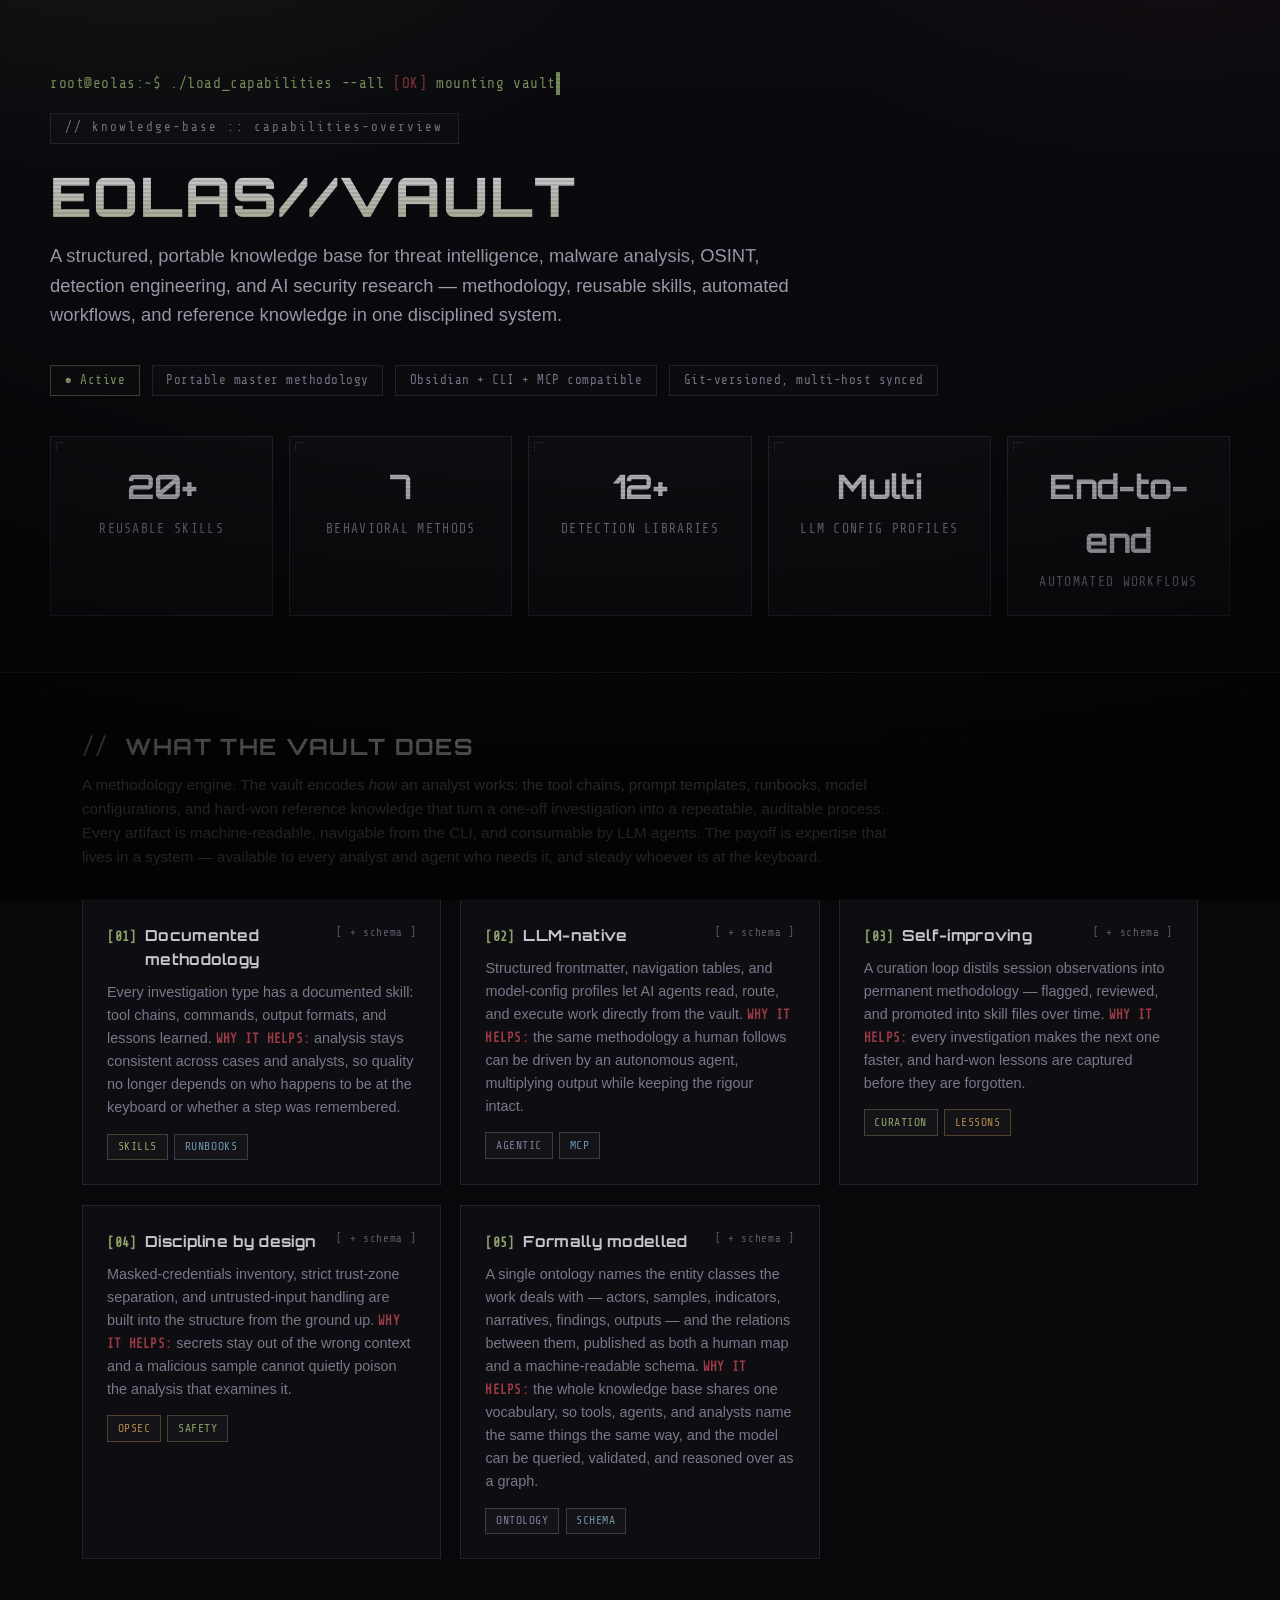
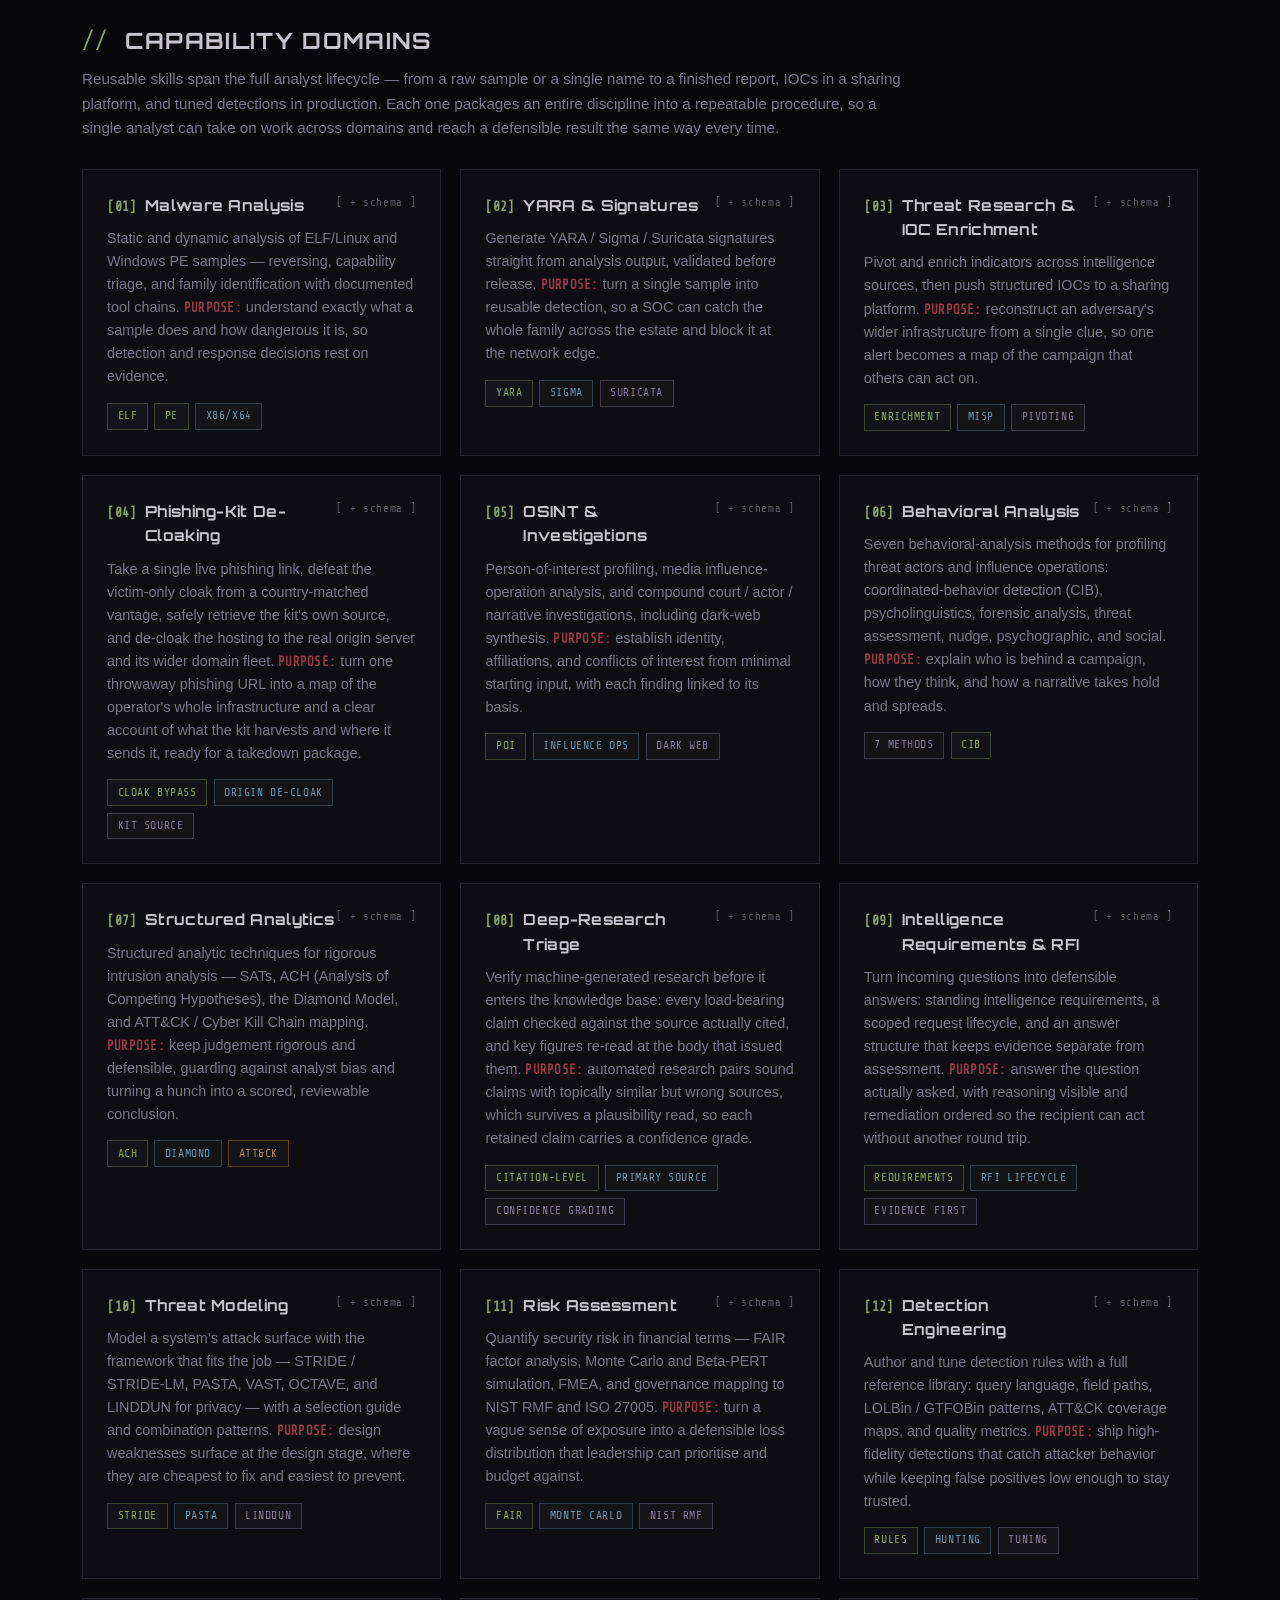
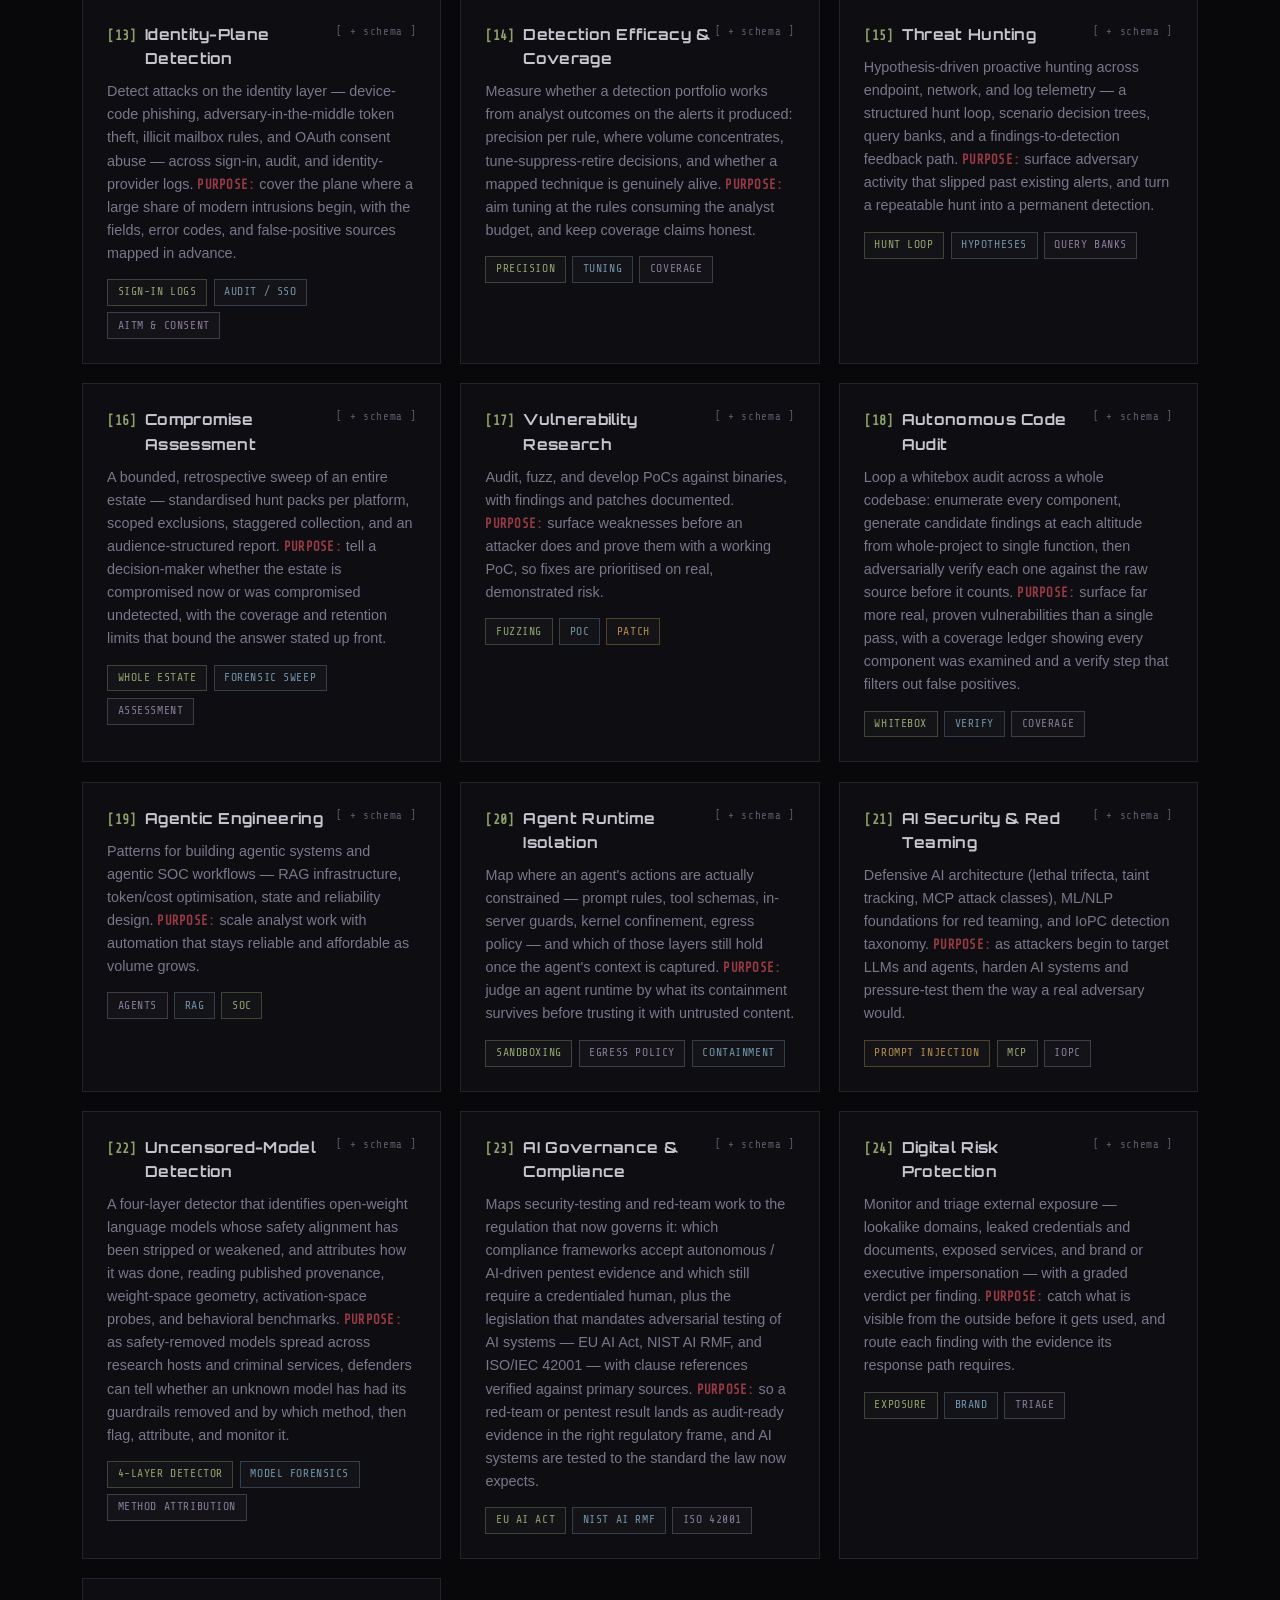
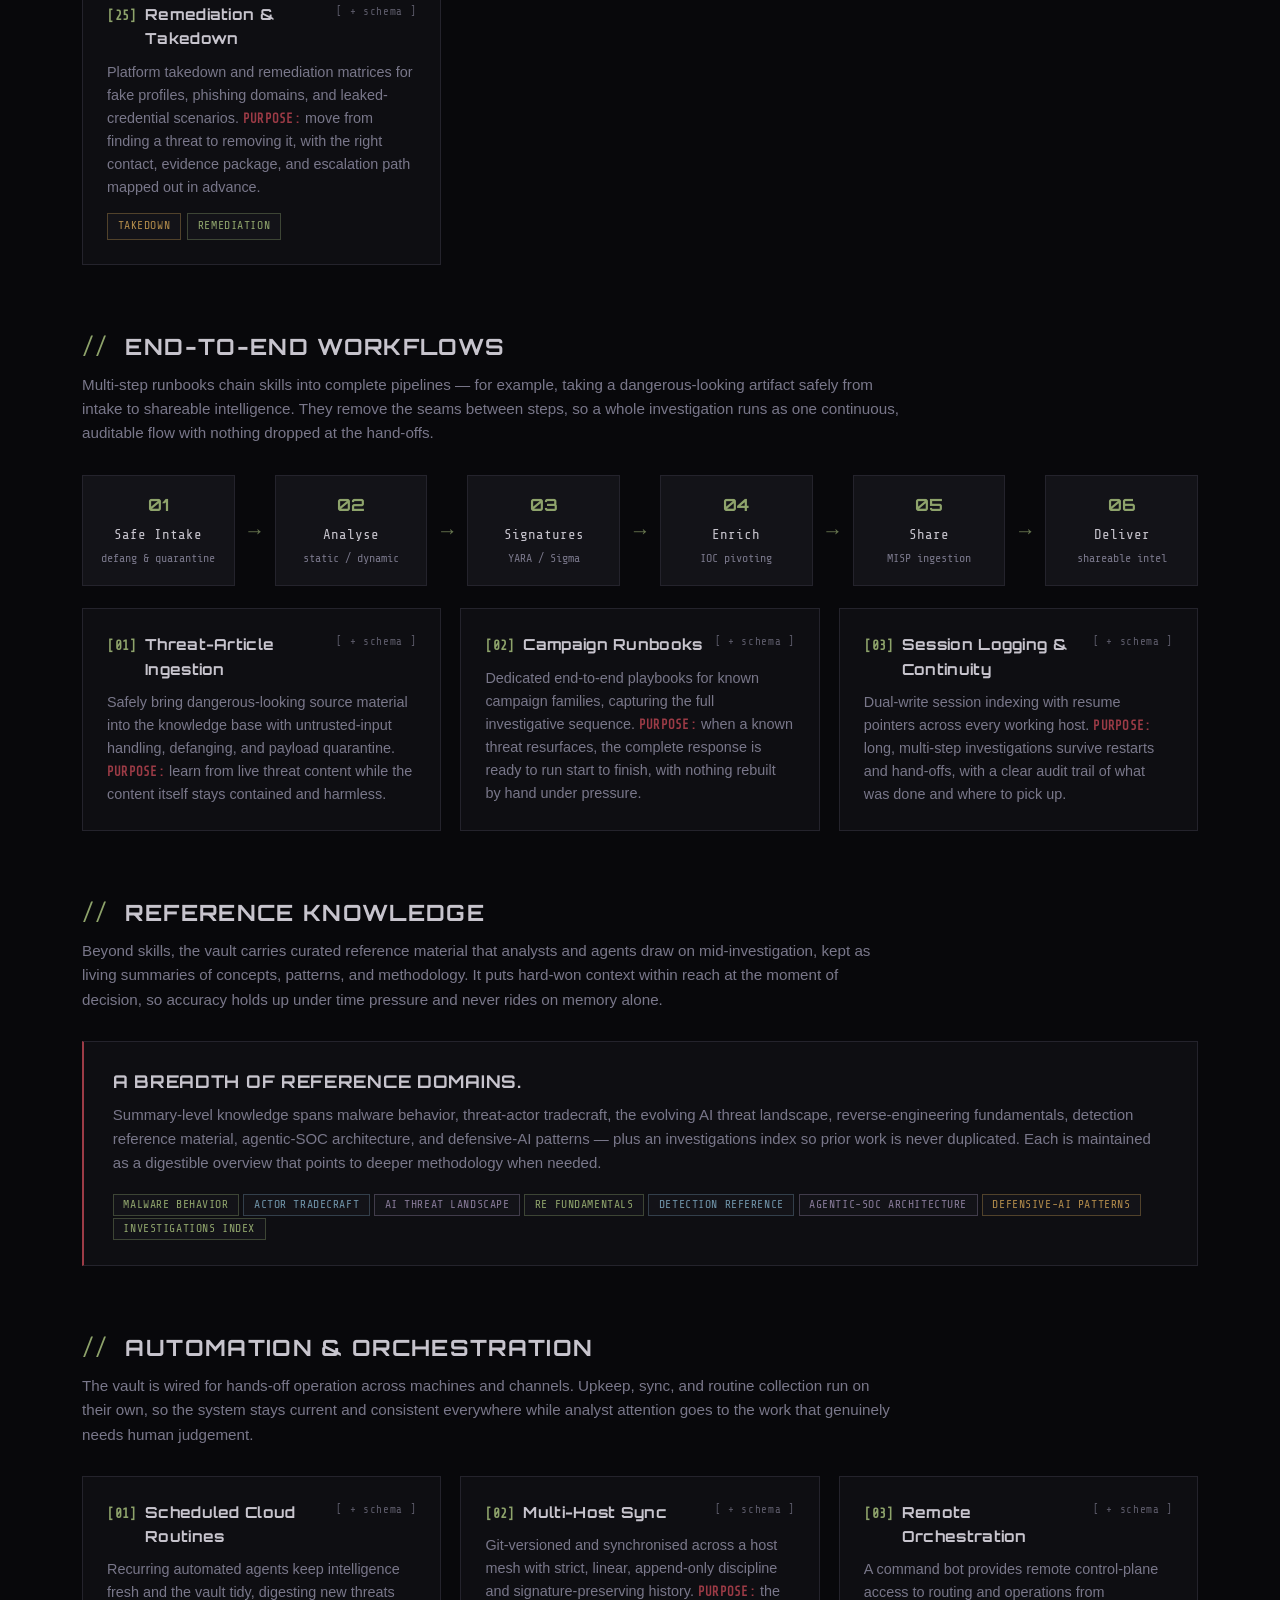
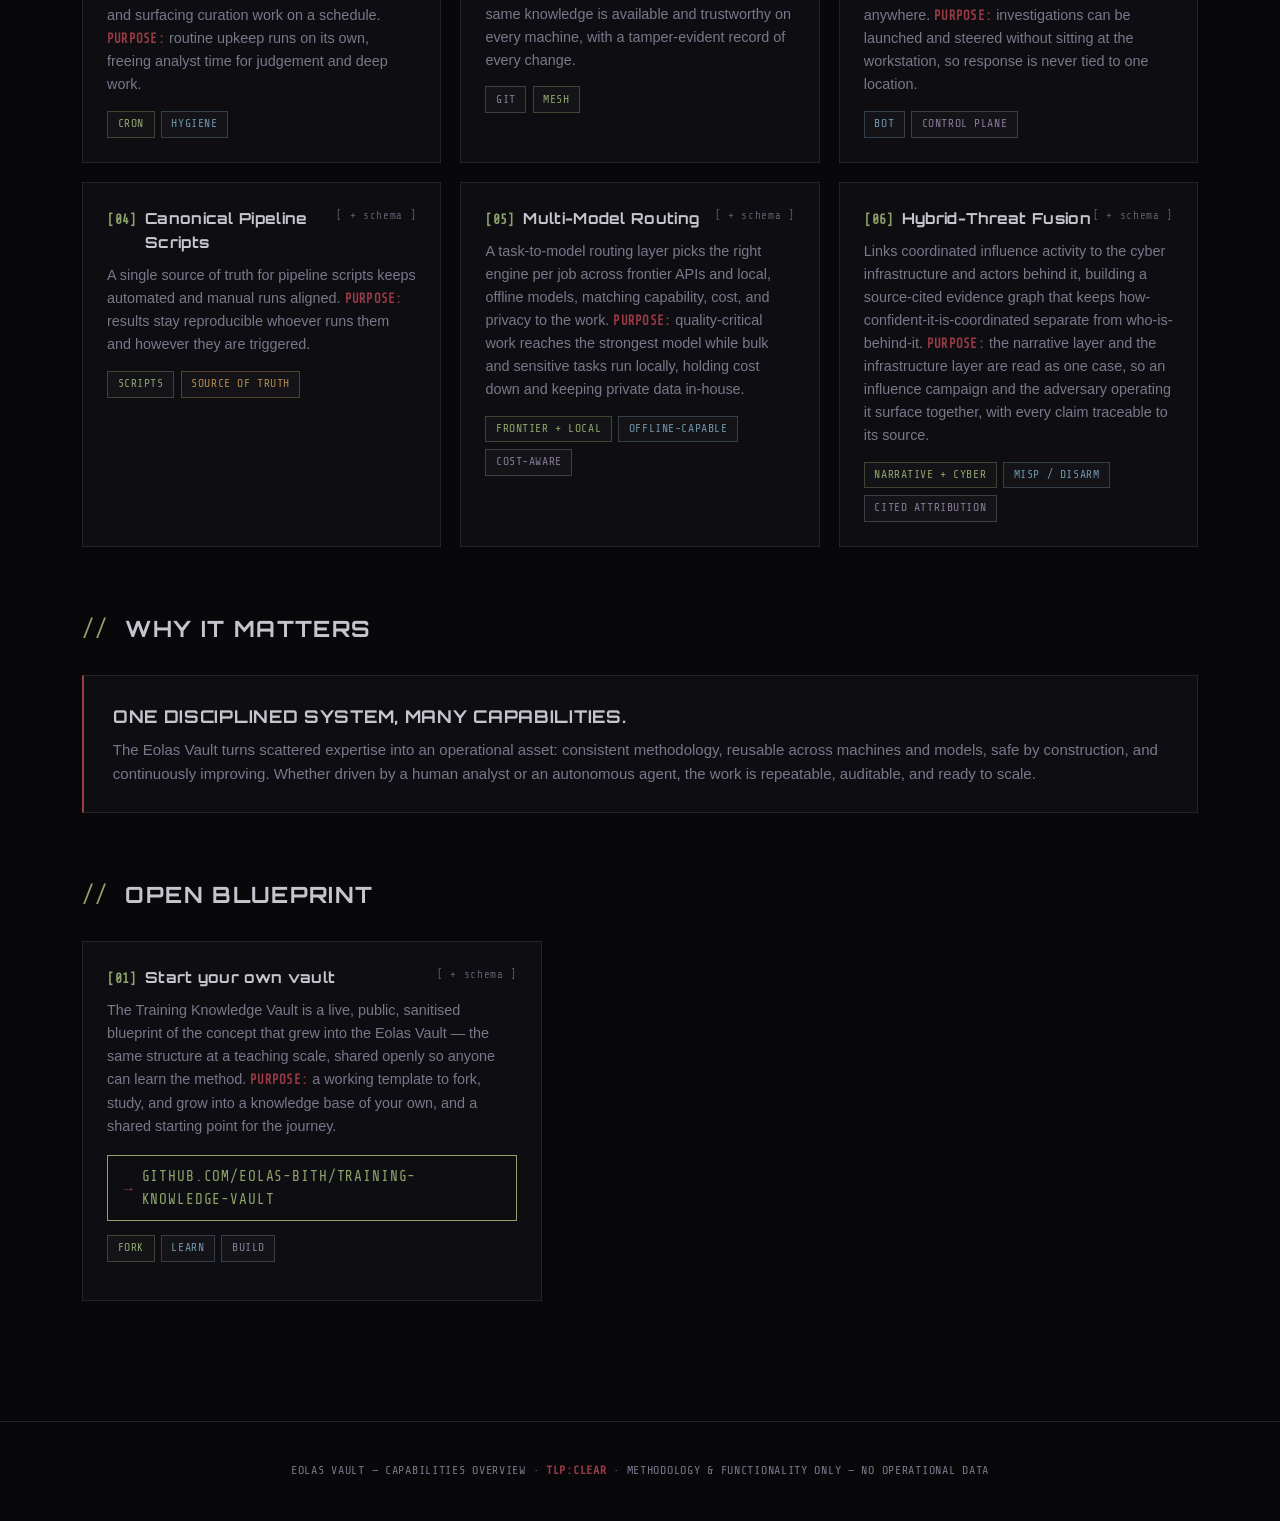
==== index.html @ 154d1a55 "feat(showcase): add Deep-Research Triage capability card Verification of machine-generated research " ====
<!DOCTYPE html>
<html lang="en">
<head>
<meta charset="UTF-8">
<meta name="viewport" content="width=device-width, initial-scale=1.0">
<title>Eolas Vault — Threat Intelligence & Analysis Knowledge Base</title>
<link rel="preconnect" href="https://fonts.googleapis.com">
<link rel="preconnect" href="https://fonts.gstatic.com" crossorigin>
<link href="https://fonts.googleapis.com/css2?family=Orbitron:wght@600;700;800;900&family=Share+Tech+Mono&display=swap" rel="stylesheet">
<style>
  :root {
    --bg-primary: #0d0f12;
    --bg-secondary: #14171c;
    --bg-tertiary: #1c2027;
    --text-primary: #f5f7fa;
    --text-secondary: #9aa4b2;
    --accent: #22d3a8;
    --accent-2: #38bdf8;
    --accent-warn: #f59e0b;
    --accent-crit: #f87171;
    --accent-purple: #a78bfa;
    --border-color: #2a2f38;
  }
  * { margin: 0; padding: 0; box-sizing: border-box; }
  html { scroll-behavior: smooth; }
  body {
    background-color: var(--bg-primary);
    color: var(--text-primary);
    font-family: -apple-system, BlinkMacSystemFont, 'Segoe UI', Roboto, Inter, sans-serif;
    line-height: 1.6;
    font-size: 15px;
  }
  a { color: var(--accent-2); text-decoration: none; }
  a:hover { text-decoration: underline; }

  /* ---------- Header / Hero ---------- */
  header {
    padding: 4.5rem 2rem 3.5rem;
    border-bottom: 1px solid var(--border-color);
    background:
      radial-gradient(900px 400px at 15% -10%, rgba(34,211,168,0.12), transparent 60%),
      radial-gradient(700px 360px at 90% 0%, rgba(56,189,248,0.10), transparent 55%),
      linear-gradient(180deg, var(--bg-secondary) 0%, var(--bg-primary) 100%);
  }
  .header-inner { max-width: 1180px; margin: 0 auto; }
  .eyebrow {
    display: inline-flex; align-items: center; gap: 0.5rem;
    font-size: 0.78rem; letter-spacing: 0.14em; text-transform: uppercase;
    color: var(--accent); font-weight: 600;
    border: 1px solid rgba(34,211,168,0.35); border-radius: 999px;
    padding: 0.3rem 0.9rem; margin-bottom: 1.4rem;
  }
  .title {
    font-size: 3rem; font-weight: 800; line-height: 1.08;
    letter-spacing: -0.02em; margin-bottom: 1rem;
    background: linear-gradient(120deg, #f5f7fa 30%, #22d3a8 75%, #38bdf8);
    -webkit-background-clip: text; background-clip: text; color: transparent;
  }
  .subtitle {
    font-size: 1.15rem; color: var(--text-secondary);
    max-width: 760px; margin-bottom: 2.2rem;
  }
  .meta-bar {
    display: flex; flex-wrap: wrap; gap: 0.75rem; align-items: center;
    font-size: 0.85rem; color: var(--text-secondary); margin-bottom: 2.5rem;
  }
  .pill {
    background-color: var(--bg-tertiary); border: 1px solid var(--border-color);
    border-radius: 999px; padding: 0.3rem 0.85rem; font-weight: 500;
  }
  .pill.green { color: var(--accent); border-color: rgba(34,211,168,0.4); }

  .stats-grid {
    display: grid; grid-template-columns: repeat(auto-fit, minmax(150px, 1fr));
    gap: 1rem; margin-top: 0.5rem;
  }
  .stat-card {
    background-color: var(--bg-tertiary); border: 1px solid var(--border-color);
    padding: 1.4rem 1.2rem; border-radius: 12px; text-align: center;
    transition: transform .15s ease, border-color .15s ease;
  }
  .stat-card:hover { transform: translateY(-3px); border-color: var(--accent); }
  .stat-number {
    font-size: 2.1rem; font-weight: 800; color: var(--accent);
    letter-spacing: -0.02em; margin-bottom: 0.25rem;
  }
  .stat-label { color: var(--text-secondary); font-size: 0.82rem; }

  /* ---------- Main ---------- */
  main { max-width: 1180px; margin: 0 auto; padding: 3.5rem 2rem; }
  section { margin-bottom: 4rem; scroll-margin-top: 2rem; }
  .section-head { margin-bottom: 1.8rem; }
  .section-head h2 {
    font-size: 1.7rem; font-weight: 700; letter-spacing: -0.01em;
    display: flex; align-items: center; gap: 0.7rem;
  }
  .section-head .bar {
    width: 4px; height: 1.6rem; border-radius: 4px;
    background: linear-gradient(180deg, var(--accent), var(--accent-2));
  }
  .section-head p { color: var(--text-secondary); margin-top: 0.5rem; max-width: 820px; }

  .card-grid {
    display: grid; grid-template-columns: repeat(auto-fill, minmax(290px, 1fr)); gap: 1.2rem;
  }
  .card {
    background-color: var(--bg-secondary); border: 1px solid var(--border-color);
    border-radius: 14px; padding: 1.5rem; transition: transform .15s ease, border-color .15s ease, box-shadow .15s ease;
    position: relative; overflow: hidden;
  }
  .card::before {
    content: ""; position: absolute; inset: 0 0 auto 0; height: 3px;
    background: linear-gradient(90deg, var(--accent), var(--accent-2)); opacity: 0; transition: opacity .15s ease;
  }
  .card:hover { transform: translateY(-4px); border-color: var(--accent); box-shadow: 0 12px 30px -12px rgba(34,211,168,0.25); }
  .card:hover::before { opacity: 1; }
  .card .icon { font-size: 1.6rem; margin-bottom: 0.8rem; display: block; }
  .card h3 { font-size: 1.1rem; margin-bottom: 0.55rem; }
  .card p { color: var(--text-secondary); font-size: 0.9rem; }
  .card .tags { margin-top: 0.9rem; display: flex; flex-wrap: wrap; gap: 0.4rem; }
  .tag {
    font-size: 0.72rem; font-weight: 600; letter-spacing: 0.02em;
    padding: 0.2rem 0.6rem; border-radius: 6px;
    background-color: var(--bg-tertiary); color: var(--text-secondary); border: 1px solid var(--border-color);
  }
  .tag.a { color: var(--accent); border-color: rgba(34,211,168,0.35); }
  .tag.b { color: var(--accent-2); border-color: rgba(56,189,248,0.35); }
  .tag.c { color: var(--accent-purple); border-color: rgba(167,139,250,0.35); }
  .tag.w { color: var(--accent-warn); border-color: rgba(245,158,11,0.35); }

  /* feature list (workflows / pipeline) */
  .flow {
    display: flex; flex-wrap: wrap; align-items: stretch; gap: 0.6rem; margin-top: 0.5rem;
  }
  .flow-box {
    flex: 1 1 150px; background-color: var(--bg-tertiary); border: 1px solid var(--border-color);
    border-radius: 10px; padding: 1rem; text-align: center; font-size: 0.88rem;
  }
  .flow-box .fi { font-size: 1.4rem; display: block; margin-bottom: 0.4rem; }
  .flow-box small { color: var(--text-secondary); }
  .flow-arrow { align-self: center; color: var(--accent); font-size: 1.3rem; }

  /* two-column capability list */
  .domain-list { display: grid; grid-template-columns: repeat(auto-fill, minmax(330px,1fr)); gap: 0.7rem; }
  .domain-item {
    display: flex; gap: 0.85rem; align-items: flex-start;
    background-color: var(--bg-secondary); border: 1px solid var(--border-color);
    border-radius: 10px; padding: 1rem 1.1rem;
  }
  .domain-item .di { font-size: 1.25rem; flex-shrink: 0; }
  .domain-item strong { display: block; font-size: 0.95rem; margin-bottom: 0.15rem; }
  .domain-item span { color: var(--text-secondary); font-size: 0.85rem; }

  .callout {
    background: linear-gradient(135deg, rgba(34,211,168,0.08), rgba(56,189,248,0.06));
    border: 1px solid var(--border-color); border-left: 4px solid var(--accent);
    border-radius: 12px; padding: 1.6rem 1.8rem; margin-top: 1rem;
  }
  .callout h3 { font-size: 1.1rem; margin-bottom: 0.5rem; }
  .callout p { color: var(--text-secondary); }

  footer {
    text-align: center; padding: 2.5rem 2rem; border-top: 1px solid var(--border-color);
    color: var(--text-secondary); font-size: 0.85rem;
  }
  footer .tlp { color: var(--accent); font-weight: 600; }

  @media (max-width: 768px) {
    .title { font-size: 2.1rem; }
    header { padding: 3rem 1.4rem 2.5rem; }
    main { padding: 2.5rem 1.4rem; }
    .stats-grid { grid-template-columns: 1fr 1fr; }
    .flow-arrow { display: none; }
  }

  /* ============================================================
     OLD-SCHOOL CYBER-GOTH // CRT TERMINAL — dark, desaturated, no glow
     ============================================================ */
  :root {
    --bg-primary: #08080b;
    --bg-secondary: #0e0e12;
    --bg-tertiary: #131318;
    --text-primary: #c7c4cd;     /* cool bone */
    --text-secondary: #79778a;   /* ash */
    --accent: #8ea36b;           /* dim phosphor olive */
    --accent-2: #6f93a8;         /* dusty steel-blue */
    --accent-warn: #b08a4a;      /* dim amber */
    --accent-crit: #9c3b46;      /* oxblood */
    --accent-purple: #877a98;    /* muted mauve */
    --accent-blood: #9c3b46;     /* oxblood (goth) */
    --border-color: #24232c;
    --mono: 'Share Tech Mono', ui-monospace, 'Courier New', monospace;
    --display: 'Orbitron', sans-serif;
  }
  body {
    font-family: 'Inter', -apple-system, BlinkMacSystemFont, 'Segoe UI', Roboto, sans-serif;
    color: var(--text-primary);
    background-color: var(--bg-primary);
    background-image:
      linear-gradient(rgba(120,120,135,0.025) 1px, transparent 1px),
      linear-gradient(90deg, rgba(120,120,135,0.025) 1px, transparent 1px);
    background-size: 46px 46px;
    background-attachment: fixed;
  }
  /* CRT scanlines + heavy vignette, no glow */
  body::after {
    content: ""; position: fixed; inset: 0; pointer-events: none; z-index: 9999;
    background:
      repeating-linear-gradient(0deg, rgba(0,0,0,0) 0, rgba(0,0,0,0) 2px, rgba(0,0,0,0.22) 3px, rgba(0,0,0,0) 4px),
      radial-gradient(130% 90% at 50% 0%, transparent 52%, rgba(0,0,0,0.7) 100%);
    mix-blend-mode: multiply;
  }
  a { color: var(--accent-2); }

  header {
    border-bottom: 1px solid var(--border-color);
    background:
      radial-gradient(900px 460px at 12% -14%, rgba(142,163,107,0.07), transparent 60%),
      radial-gradient(760px 400px at 92% -10%, rgba(156,59,70,0.06), transparent 58%),
      linear-gradient(180deg, #0b0b0f 0%, var(--bg-primary) 100%);
  }
  .boot {
    font-family: var(--mono); font-size: 0.9rem; color: var(--accent);
    letter-spacing: 0.04em; margin-bottom: 1.1rem; opacity: 0.85;
  }
  .boot .err { color: var(--accent-blood); }
  .cursor { display: inline-block; width: 0.55ch; background: var(--accent); color: var(--accent);
    animation: blink 1.05s steps(1) infinite; }
  @keyframes blink { 0%,49% { opacity: 0.9; } 50%,100% { opacity: 0; } }

  .eyebrow {
    font-family: var(--mono); color: var(--text-secondary);
    border: 1px solid var(--border-color); border-radius: 0;
    text-transform: lowercase; letter-spacing: 0.16em; font-weight: 400;
    background: rgba(255,255,255,0.012);
  }
  .title {
    font-family: var(--display); font-weight: 800;
    letter-spacing: 0.04em; text-transform: uppercase; font-size: 3.4rem;
    background: linear-gradient(180deg, #cfccd6 0%, #9aa07f 120%);
    -webkit-background-clip: text; background-clip: text; color: transparent;
  }
  /* subtle desaturated chromatic-split, no bloom */
  .glitch { position: relative; }
  .glitch::before, .glitch::after {
    content: attr(data-text); position: absolute; left: 0; top: 0; width: 100%;
    font-family: var(--display); font-weight: 800; text-transform: uppercase;
    letter-spacing: 0.04em; pointer-events: none; opacity: 0;
  }
  .glitch::before { color: var(--accent-blood); animation: glitch-a 5.5s infinite; }
  .glitch::after  { color: var(--accent-2); animation: glitch-b 5.5s infinite; }
  @keyframes glitch-a {
    0%,92%,100% { opacity: 0; transform: translate(0,0); clip-path: inset(0 0 0 0); }
    93% { opacity: 0.5; transform: translate(-2px,0); clip-path: inset(12% 0 58% 0); }
    96% { opacity: 0.5; transform: translate(2px,0); clip-path: inset(64% 0 12% 0); }
  }
  @keyframes glitch-b {
    0%,90%,100% { opacity: 0; transform: translate(0,0); clip-path: inset(0 0 0 0); }
    91% { opacity: 0.45; transform: translate(2px,0); clip-path: inset(46% 0 32% 0); }
    95% { opacity: 0.45; transform: translate(-2px,0); clip-path: inset(24% 0 52% 0); }
  }
  .subtitle { color: #a09daf; }

  .pill {
    font-family: var(--mono); font-size: 0.78rem; letter-spacing: 0.04em;
    background: rgba(255,255,255,0.012); border: 1px solid var(--border-color); border-radius: 0;
    color: var(--text-secondary);
  }
  .pill.green { color: var(--accent); border-color: rgba(142,163,107,0.4); }

  .stat-card {
    background: var(--bg-secondary);
    border: 1px solid var(--border-color); border-radius: 0; position: relative;
  }
  .stat-card::before {
    content: ""; position: absolute; top: 5px; left: 5px; width: 8px; height: 8px;
    border-top: 1px solid var(--border-color); border-left: 1px solid var(--border-color);
  }
  .stat-card:hover { border-color: var(--accent); transform: none; }
  .stat-number { font-family: var(--display); font-weight: 700; color: var(--text-primary); }
  .stat-label { font-family: var(--mono); text-transform: uppercase; letter-spacing: 0.1em; color: var(--text-secondary); }

  .section-head h2 {
    font-family: var(--display); font-weight: 700; text-transform: uppercase; letter-spacing: 0.06em;
    font-size: 1.4rem; color: var(--text-primary);
  }
  .section-head h2::before {
    content: "//"; color: var(--accent); font-family: var(--mono); margin-right: 0.35rem; font-weight: 400;
  }
  .section-head .bar { display: none; }
  .section-head p { font-size: 0.95rem; }

  /* numbered capability slots, no emoji, no glow */
  .card-grid { counter-reset: slot; }
  .card .icon, .flow-box .fi, .domain-item .di { display: none; }
  .card {
    background: var(--bg-secondary);
    border: 1px solid var(--border-color); border-radius: 0;
  }
  .card h3 {
    font-family: var(--display); font-weight: 700; font-size: 0.95rem; letter-spacing: 0.02em;
    color: var(--text-primary); display: flex; align-items: baseline; gap: 0.55rem;
  }
  .card h3::before {
    counter-increment: slot; content: "[" counter(slot, decimal-leading-zero) "]";
    font-family: var(--mono); font-size: 0.82rem; color: var(--accent); flex-shrink: 0;
  }
  .card::before { background: var(--accent); height: 1px; box-shadow: none; opacity: 0; }
  .card::after {
    content: ""; position: absolute; bottom: 7px; right: 7px; width: 9px; height: 9px;
    border-bottom: 1px solid var(--accent); border-right: 1px solid var(--accent);
    opacity: 0; transition: opacity .15s ease;
  }
  .card:hover { transform: none; border-color: var(--accent); box-shadow: none; }
  .card:hover::before { opacity: 0.8; }
  .card:hover::after { opacity: 0.6; }
  .card p strong { color: var(--accent-blood); font-family: var(--mono); letter-spacing: 0.02em; text-transform: uppercase; font-size: 0.86em; }

  .tag { font-family: var(--mono); text-transform: uppercase; border-radius: 0; letter-spacing: 0.05em; font-weight: 400; }
  .tag.a { color: var(--accent); border-color: rgba(142,163,107,0.35); }
  .tag.b { color: var(--accent-2); border-color: rgba(111,147,168,0.35); }
  .tag.c { color: var(--accent-purple); border-color: rgba(135,122,152,0.4); }
  .tag.w { color: var(--accent-warn); border-color: rgba(176,138,74,0.4); }

  .flow { counter-reset: step; }
  .flow-box { background: var(--bg-tertiary); border: 1px solid var(--border-color); border-radius: 0; font-family: var(--mono); }
  .flow-box::before {
    counter-increment: step; content: counter(step, decimal-leading-zero);
    display: block; font-family: var(--display); font-weight: 700; color: var(--accent);
    font-size: 1.05rem; margin-bottom: 0.35rem;
  }
  .flow-arrow { color: var(--accent); opacity: 0.7; }

  .domain-item { background: var(--bg-secondary); border: 1px solid var(--border-color); border-radius: 0; }

  .callout {
    background: var(--bg-secondary);
    border: 1px solid var(--border-color); border-left: 2px solid var(--accent-blood);
    border-radius: 0; box-shadow: none;
  }
  .callout h3 { font-family: var(--display); font-weight: 700; text-transform: uppercase; letter-spacing: 0.04em; color: var(--text-primary); }
  .repo-link {
    display: inline-flex; align-items: center; gap: 0.5rem; margin-top: 1.1rem;
    font-family: var(--mono); font-size: 0.9rem; letter-spacing: 0.06em; text-transform: uppercase;
    color: var(--accent); text-decoration: none;
    border: 1px solid var(--accent); padding: 0.55rem 1rem; border-radius: 0;
    transition: background 0.15s, color 0.15s;
  }
  .repo-link::before { content: "\2192"; color: var(--accent-blood); }
  .repo-link:hover, .repo-link:focus { background: var(--accent); color: var(--bg-primary); outline: none; }
  .repo-link:hover::before, .repo-link:focus::before { color: var(--bg-primary); }

  footer {
    border-top: 1px solid var(--border-color);
    font-family: var(--mono); letter-spacing: 0.06em; text-transform: uppercase; font-size: 0.74rem;
    color: var(--text-secondary);
  }
  footer .tlp { color: var(--accent-blood); }

  /* ---------- flip cards (capability domains) ---------- */
  .card.flip { cursor: pointer; perspective: 1400px; overflow: visible; }
  .card.flip .flip-inner {
    position: relative; height: 100%;
    transform-style: preserve-3d;
    transition: transform .55s cubic-bezier(.2,.7,.3,1);
  }
  .card.flip.is-flipped .flip-inner { transform: rotateY(180deg); }
  .card.flip .face { backface-visibility: hidden; -webkit-backface-visibility: hidden; }
  .card.flip .face.front { position: relative; min-height: 100%; }
  .card.flip .face.front h3 { padding-right: 5rem; }
  .card.flip .face.back {
    position: absolute; inset: 0; transform: rotateY(180deg);
    display: flex; flex-direction: column; overflow: hidden;
    background: var(--bg-secondary);
  }
  .back-title {
    font-family: var(--display); font-weight: 700; font-size: 0.82rem;
    letter-spacing: 0.05em; text-transform: uppercase; color: var(--text-primary);
    margin-bottom: 0.65rem; flex-shrink: 0;
  }
  .back-title::before { content: "// "; font-family: var(--mono); color: var(--accent-blood); font-weight: 400; }
  pre.schema {
    font-family: var(--mono); font-size: 0.8rem; line-height: 1.35;
    color: var(--accent); margin: 0; flex: 1;
    overflow-x: hidden; overflow-y: auto;
    scrollbar-width: thin; scrollbar-color: rgba(142,163,107,0.55) var(--bg-tertiary);
  }
  pre.schema::-webkit-scrollbar { width: 7px; }
  pre.schema::-webkit-scrollbar-track { background: var(--bg-tertiary); }
  pre.schema::-webkit-scrollbar-thumb { background: rgba(142,163,107,0.55); }
  pre.schema::-webkit-scrollbar-thumb:hover { background: var(--accent); }
  .card.flip .face::after {
    font-family: var(--mono); font-size: 0.68rem; letter-spacing: 0.06em;
    color: var(--text-secondary); opacity: 0.75;
  }
  .card.flip .face.front::after { content: "[ + schema ]"; position: absolute; top: 0; right: 0; }
  .card.flip .face.back::after { content: "[ x close ]"; flex-shrink: 0; margin-top: 0.5rem; text-align: right; }
  .card.flip:hover .face::after, .card.flip:focus-visible .face::after { color: var(--accent); }
  .card.flip:focus-visible { outline: 1px solid var(--accent); outline-offset: 2px; }

  @media (max-width: 768px) { .title { font-size: 2.3rem; } }
</style>
</head>
<body>
<header>
  <div class="header-inner">
    <div class="boot">root@eolas:~$ ./load_capabilities --all <span class="err">[OK]</span> mounting vault<span class="cursor">&nbsp;</span></div>
    <span class="eyebrow">// knowledge-base :: capabilities-overview</span>
    <h1 class="title glitch" data-text="EOLAS//VAULT">EOLAS//VAULT</h1>
    <p class="subtitle">
      A structured, portable knowledge base for threat intelligence, malware analysis,
      OSINT, detection engineering, and AI security research — methodology, reusable skills,
      automated workflows, and reference knowledge in one disciplined system.
    </p>
    <div class="meta-bar">
      <span class="pill green">● Active</span>
      <span class="pill">Portable master methodology</span>
      <span class="pill">Obsidian + CLI + MCP compatible</span>
      <span class="pill">Git-versioned, multi-host synced</span>
    </div>
    <div class="stats-grid">
      <div class="stat-card"><div class="stat-number">20+</div><div class="stat-label">Reusable Skills</div></div>
      <div class="stat-card"><div class="stat-number">7</div><div class="stat-label">Behavioral Methods</div></div>
      <div class="stat-card"><div class="stat-number">12+</div><div class="stat-label">Detection Libraries</div></div>
      <div class="stat-card"><div class="stat-number">Multi</div><div class="stat-label">LLM Config Profiles</div></div>
      <div class="stat-card"><div class="stat-number">End-to-end</div><div class="stat-label">Automated Workflows</div></div>
    </div>
  </div>
</header>

<main>

  <!-- WHAT IT IS -->
  <section id="overview">
    <div class="section-head">
      <h2><span class="bar"></span>What the Vault Does</h2>
      <p>
        A methodology engine. The vault encodes <em>how</em> an analyst works:
        the tool chains, prompt templates, runbooks, model configurations, and hard-won reference knowledge
        that turn a one-off investigation into a repeatable, auditable process. Every artifact is machine-readable,
        navigable from the CLI, and consumable by LLM agents. The payoff is expertise that lives in a system —
        available to every analyst and agent who needs it, and steady whoever is at the keyboard.
      </p>
    </div>
    <div class="card-grid">
      <div class="card flip" tabindex="0" role="button" aria-expanded="false"><div class="flip-inner"><div class="face front"><span class="icon">🧭</span><h3>Documented methodology</h3><p>Every investigation type has a documented skill: tool chains, commands, output formats, and lessons learned. <strong>Why it helps:</strong> analysis stays consistent across cases and analysts, so quality no longer depends on who happens to be at the keyboard or whether a step was remembered.</p><div class="tags"><span class="tag a">Skills</span><span class="tag b">Runbooks</span></div></div><div class="face back"><div class="back-title">Documented Methodology</div><pre class="schema"> [investigation type]
          |
          v
+------------------+
| skill file       |
| tool chains      |
| commands. output |
| lessons learned  |
+--------+---------+
         v
+------------------+
| same procedure   |
| every analyst    |
| every case       |
+--------+---------+
         v
 [defensible result]</pre></div></div></div>
      <div class="card flip" tabindex="0" role="button" aria-expanded="false"><div class="flip-inner"><div class="face front"><span class="icon">🤖</span><h3>LLM-native</h3><p>Structured frontmatter, navigation tables, and model-config profiles let AI agents read, route, and execute work directly from the vault. <strong>Why it helps:</strong> the same methodology a human follows can be driven by an autonomous agent, multiplying output while keeping the rigour intact.</p><div class="tags"><span class="tag c">Agentic</span><span class="tag b">MCP</span></div></div><div class="face back"><div class="back-title">LLM-Native</div><pre class="schema">  [vault content]
         |
         v
+-----------------+
| structured      |
| frontmatter +   |
| nav tables      |
+--------+--------+
         v
+-----------------+
| agent reads,    |
| routes, runs    |
| CLI . MCP       |
+--------+--------+
         v
 [human rigour at
   agent scale]</pre></div></div></div>
      <div class="card flip" tabindex="0" role="button" aria-expanded="false"><div class="flip-inner"><div class="face front"><span class="icon">🔁</span><h3>Self-improving</h3><p>A curation loop distils session observations into permanent methodology — flagged, reviewed, and promoted into skill files over time. <strong>Why it helps:</strong> every investigation makes the next one faster, and hard-won lessons are captured before they are forgotten.</p><div class="tags"><span class="tag a">Curation</span><span class="tag w">Lessons</span></div></div><div class="face back"><div class="back-title">Self-Improving</div><pre class="schema">  [session work]
         |
         v
+----------------+
| flag candidate |
| observations   |
+-------+--------+
        v
+----------------+
| analyst review |
| genuine lesson?|
+-------+--------+
   yes |    no --> [drop]
        v
+----------------+
| promote into   |
| skill files    |
+-------+--------+
        v
 [next run faster]</pre></div></div></div>
      <div class="card flip" tabindex="0" role="button" aria-expanded="false"><div class="flip-inner"><div class="face front"><span class="icon">🔐</span><h3>Discipline by design</h3><p>Masked-credentials inventory, strict trust-zone separation, and untrusted-input handling are built into the structure from the ground up. <strong>Why it helps:</strong> secrets stay out of the wrong context and a malicious sample cannot quietly poison the analysis that examines it.</p><div class="tags"><span class="tag w">OPSEC</span><span class="tag a">Safety</span></div></div><div class="face back"><div class="back-title">Discipline by Design</div><pre class="schema"> [untrusted input]
         |
         v
+-----------------+
| trust zones     |
| quarantine +    |
| defang          |
+--------+--------+
         v
+-----------------+
| masked creds    |
| inventory only  |
+--------+--------+
         v
+-----------------+
| analysis reads  |
| data -- never   |
| executes it     |
+-----------------+</pre></div></div></div>
      <div class="card flip" tabindex="0" role="button" aria-expanded="false"><div class="flip-inner"><div class="face front"><span class="icon">🗺️</span><h3>Formally modelled</h3><p>A single ontology names the entity classes the work deals with — actors, samples, indicators, narratives, findings, outputs — and the relations between them, published as both a human map and a machine-readable schema. <strong>Why it helps:</strong> the whole knowledge base shares one vocabulary, so tools, agents, and analysts name the same things the same way, and the model can be queried, validated, and reasoned over as a graph.</p><div class="tags"><span class="tag c">Ontology</span><span class="tag b">Schema</span></div></div><div class="face back"><div class="back-title">Formally Modelled</div><pre class="schema">   [the work]
        |
        v
+------------------+
| typed entities   |
| actor. sample.   |
| IOC. narrative   |
+--------+---------+
         v
+------------------+
| shared grammar   |
| finding + source |
| + confidence     |
+--------+---------+
         v
+------------------+
| layered model    |
| foundation up to |
| specialised      |
+--------+---------+
         v
+------------------+
| human map +      |
| machine schema   |
+--------+---------+
         v
 [queryable graph]</pre></div></div></div>
    </div>
  </section>

  <!-- CORE CAPABILITY DOMAINS -->
  <section id="capabilities">
    <div class="section-head">
      <h2><span class="bar"></span>Capability Domains</h2>
      <p>Reusable skills span the full analyst lifecycle — from a raw sample or a single name to a finished report, IOCs in a sharing platform, and tuned detections in production. Each one packages an entire discipline into a repeatable procedure, so a single analyst can take on work across domains and reach a defensible result the same way every time.</p>
    </div>
    <div class="card-grid">
      <div class="card flip" tabindex="0" role="button" aria-expanded="false"><div class="flip-inner"><div class="face front"><span class="icon">🧬</span><h3>Malware Analysis</h3><p>Static and dynamic analysis of ELF/Linux and Windows PE samples — reversing, capability triage, and family identification with documented tool chains. <strong>Purpose:</strong> understand exactly what a sample does and how dangerous it is, so detection and response decisions rest on evidence.</p><div class="tags"><span class="tag a">ELF</span><span class="tag a">PE</span><span class="tag b">x86/x64</span></div></div><div class="face back"><div class="back-title">Malware Analysis</div><pre class="schema"> [sample intake]
    | hash + quarantine
    v
+-----------+   +------------+
| STATIC    |   | DYNAMIC    |
| strings   |-->| sandboxed  |
| disasm    |   | behaviour  |
| capa map  |   | net trace  |
+-----------+   +-----+------+
                      |
       +--------------+
       v
+----------------+
| CAPABILITY     |--> family id
| ASSESSMENT     |    verdict +
+----------------+    evidence</pre></div></div></div>
      <div class="card flip" tabindex="0" role="button" aria-expanded="false"><div class="flip-inner"><div class="face front"><span class="icon">📐</span><h3>YARA & Signatures</h3><p>Generate YARA / Sigma / Suricata signatures straight from analysis output, validated before release. <strong>Purpose:</strong> turn a single sample into reusable detection, so a SOC can catch the whole family across the estate and block it at the network edge.</p><div class="tags"><span class="tag a">YARA</span><span class="tag b">Sigma</span><span class="tag c">Suricata</span></div></div><div class="face back"><div class="back-title">YARA & Signatures</div><pre class="schema"> [analysis output]
        |
        v
+----------------+
| feature select |
| strings. bytes |
+--------+-------+
         v
+----------------+
| rule authoring |
| YARA . Sigma . |
| Suricata       |
+--------+-------+
         v
+----------------+  fail
| validate vs    |------+
| corpus + FPs   |<-----+
+--------+-------+ tune
         v
  [release to SOC]</pre></div></div></div>
      <div class="card flip" tabindex="0" role="button" aria-expanded="false"><div class="flip-inner"><div class="face front"><span class="icon">🛰️</span><h3>Threat Research & IOC Enrichment</h3><p>Pivot and enrich indicators across intelligence sources, then push structured IOCs to a sharing platform. <strong>Purpose:</strong> reconstruct an adversary's wider infrastructure from a single clue, so one alert becomes a map of the campaign that others can act on.</p><div class="tags"><span class="tag a">Enrichment</span><span class="tag b">MISP</span><span class="tag c">Pivoting</span></div></div><div class="face back"><div class="back-title">Threat Research & IOC</div><pre class="schema">   [seed IOC]
       |
       v
+--------------+
| enrich       |
| WHOIS . pDNS |
| VT . certs   |
+------+-------+
       v
+--------------+  new IOCs
| pivot        |-------+
| infra map    |<------+
+------+-------+  loop
       v
+--------------+
| structure +  |
| tag + score  |
+------+-------+
       v
  [MISP event]</pre></div></div></div>
      <div class="card flip" tabindex="0" role="button" aria-expanded="false"><div class="flip-inner"><div class="face front"><span class="icon">🎣</span><h3>Phishing-Kit De-Cloaking</h3><p>Take a single live phishing link, defeat the victim-only cloak from a country-matched vantage, safely retrieve the kit's own source, and de-cloak the hosting to the real origin server and its wider domain fleet. <strong>Purpose:</strong> turn one throwaway phishing URL into a map of the operator's whole infrastructure and a clear account of what the kit harvests and where it sends it, ready for a takedown package.</p><div class="tags"><span class="tag a">Cloak Bypass</span><span class="tag b">Origin De-Cloak</span><span class="tag c">Kit Source</span></div></div><div class="face back"><div class="back-title">Phishing-Kit De-Cloaking</div><pre class="schema">  [live phishing URL]
        |
        v
 +----------------+
 | detect cloak   |
 | geo . ASN . UA |
 +-------+--------+
         v
 +----------------+
 | bypass via     |
 | matched vantage|
 +-------+--------+
         v
 +----------------+
 | retrieve kit   |
 | fetch-not-run  |
 +-------+--------+
         v
 +----------------+
 | deobfuscate    |
 | fields . crypto|
 +-------+--------+
         v
 +----------------+
 | de-cloak origin|
 | apex . pDNS    |
 | . cert CN      |
 +-------+--------+
         v
  [fleet + MISP event]</pre></div></div></div>
      <div class="card flip" tabindex="0" role="button" aria-expanded="false"><div class="flip-inner"><div class="face front"><span class="icon">🕵️</span><h3>OSINT & Investigations</h3><p>Person-of-interest profiling, media influence-operation analysis, and compound court / actor / narrative investigations, including dark-web synthesis. <strong>Purpose:</strong> establish identity, affiliations, and conflicts of interest from minimal starting input, with each finding linked to its basis.</p><div class="tags"><span class="tag a">POI</span><span class="tag b">Influence Ops</span><span class="tag c">Dark Web</span></div></div><div class="face back"><div class="back-title">OSINT & Investigations</div><pre class="schema"> [name/handle/domain]
          |
          v
+-------------------+
| footprint sweep   |
| social . records  |
| media . dark web  |
+---------+---------+
          v
+-------------------+
| cross-verify      |
| source scoring    |
+---------+---------+
          v
+-------------------+
| link analysis     |
| entities . assets |
+---------+---------+
          v
  [evidenced profile]</pre></div></div></div>
      <div class="card flip" tabindex="0" role="button" aria-expanded="false"><div class="flip-inner"><div class="face front"><span class="icon">🧠</span><h3>Behavioral Analysis</h3><p>Seven behavioral-analysis methods for profiling threat actors and influence operations: coordinated-behavior detection (CIB), psycholinguistics, forensic analysis, threat assessment, nudge, psychographic, and social. <strong>Purpose:</strong> explain who is behind a campaign, how they think, and how a narrative takes hold and spreads.</p><div class="tags"><span class="tag c">7 methods</span><span class="tag a">CIB</span></div></div><div class="face back"><div class="back-title">Behavioral Analysis</div><pre class="schema">   [campaign / actor data]
             |
             v
+------------------------+
|    7 METHOD LANES      |
|                        |
| CIB        psycholing. |
| forensic   threat asmt |
| nudge      psychograph |
| social network         |
+-----------+------------+
            v
+------------------------+
| triangulated           |
| behavioural profile    |
| motive . MO . spread   |
+------------------------+</pre></div></div></div>
      <div class="card flip" tabindex="0" role="button" aria-expanded="false"><div class="flip-inner"><div class="face front"><span class="icon">📊</span><h3>Structured Analytics</h3><p>Structured analytic techniques for rigorous intrusion analysis — SATs, ACH (Analysis of Competing Hypotheses), the Diamond Model, and ATT&CK / Cyber Kill Chain mapping. <strong>Purpose:</strong> keep judgement rigorous and defensible, guarding against analyst bias and turning a hunch into a scored, reviewable conclusion.</p><div class="tags"><span class="tag a">ACH</span><span class="tag b">Diamond</span><span class="tag w">ATT&CK</span></div></div><div class="face back"><div class="back-title">Structured Analytics</div><pre class="schema">  [competing hypotheses]
            |
            v
+------------------+
| ACH matrix       |
| evidence vs      |
| hypotheses       |
+--------+---------+
         v
+------------------+
| Diamond model    |
| adversary. infra |
| capability.victim|
+--------+---------+
         v
+------------------+
| ATT&CK / kill-   |
| chain mapping    |
+--------+---------+
         v
  [scored judgement]</pre></div></div></div>
      <div class="card flip" tabindex="0" role="button" aria-expanded="false"><div class="flip-inner"><div class="face front"><span class="icon"></span><h3>Deep-Research Triage</h3><p>Verify machine-generated research before it enters the knowledge base: every load-bearing claim checked against the source actually cited, and key figures re-read at the body that issued them. <strong>Purpose:</strong> automated research pairs sound claims with topically similar but wrong sources, which survives a plausibility read, so each retained claim carries a confidence grade.</p><div class="tags"><span class="tag a">Citation-Level</span><span class="tag b">Primary Source</span><span class="tag c">Confidence Grading</span></div></div><div class="face back"><div class="back-title">Deep-Research Triage</div><pre class="schema">  [research report]
          |
          v
+--------------------+
| split claims from  |
| their citations    |
+---------+----------+
          v
+--------------------+
| open each source:  |
| does it support    |
| this claim?        |
+---------+----------+
          v
+--------------------+
| load-bearing       |
| figures rechecked  |
| at primary issuer  |
+---------+----------+
          v
+--------------------+
| verified .         |
| corroborated .     |
| self-asserted .    |
| inferred . wrong   |
+---------+----------+
          v
  [graded record +
   corrections log]</pre></div></div></div>
      <div class="card flip" tabindex="0" role="button" aria-expanded="false"><div class="flip-inner"><div class="face front"><span class="icon"></span><h3>Intelligence Requirements &amp; RFI</h3><p>Turn incoming questions into defensible answers: standing intelligence requirements, a scoped request lifecycle, and an answer structure that keeps evidence separate from assessment. <strong>Purpose:</strong> answer the question actually asked, with reasoning visible and remediation ordered so the recipient can act without another round trip.</p><div class="tags"><span class="tag a">Requirements</span><span class="tag b">RFI Lifecycle</span><span class="tag c">Evidence First</span></div></div><div class="face back"><div class="back-title">Intelligence Requirements &amp; RFI</div><pre class="schema">   [question in]
         |
         v
+----------------+
| scope: restate |
| + decision at  |
| stake          |
+-------+--------+
        v
   answerable?
   |         |
  yes        no
   |         +-> [gap named]
   v
+----------------+
| evidence       |
| facts, cited   |
+-------+--------+
        v
+----------------+
| assessment +   |
| confidence     |
+-------+--------+
        v
+----------------+
| remediations   |
| ordered        |
+----------------+</pre></div></div></div><div class="card flip" tabindex="0" role="button" aria-expanded="false"><div class="flip-inner"><div class="face front"><span class="icon">🏛️</span><h3>Threat Modeling</h3><p>Model a system’s attack surface with the framework that fits the job — STRIDE / STRIDE-LM, PASTA, VAST, OCTAVE, and LINDDUN for privacy — with a selection guide and combination patterns. <strong>Purpose:</strong> design weaknesses surface at the design stage, where they are cheapest to fix and easiest to prevent.</p><div class="tags"><span class="tag a">STRIDE</span><span class="tag b">PASTA</span><span class="tag c">LINDDUN</span></div></div><div class="face back"><div class="back-title">Threat Modeling</div><pre class="schema">   [system design]
          |
          v
+------------------+
| decompose        |
| assets . flows   |
| trust boundaries |
+--------+---------+
         v
+------------------+
| framework fit    |
| STRIDE . PASTA   |
| LINDDUN . VAST   |
+--------+---------+
         v
+------------------+
| enumerate        |
| threats on DFD   |
+--------+---------+
         v
 [ranked mitigations]</pre></div></div></div>
      <div class="card flip" tabindex="0" role="button" aria-expanded="false"><div class="flip-inner"><div class="face front"><span class="icon">📉</span><h3>Risk Assessment</h3><p>Quantify security risk in financial terms — FAIR factor analysis, Monte Carlo and Beta-PERT simulation, FMEA, and governance mapping to NIST RMF and ISO 27005. <strong>Purpose:</strong> turn a vague sense of exposure into a defensible loss distribution that leadership can prioritise and budget against.</p><div class="tags"><span class="tag a">FAIR</span><span class="tag b">Monte Carlo</span><span class="tag c">NIST RMF</span></div></div><div class="face back"><div class="back-title">Risk Assessment</div><pre class="schema">   [risk scenario]
          |
          v
+------------------+
| FAIR factors     |
| freq x magnitude |
+--------+---------+
         v
+------------------+
| Monte Carlo      |
| Beta-PERT        |
| 10k+ simulations |
+--------+---------+
         v
+------------------+
| loss exceedance  |
| curve            |
+--------+---------+
         v
 [budgetable decision]</pre></div></div></div>
      <div class="card flip" tabindex="0" role="button" aria-expanded="false"><div class="flip-inner"><div class="face front"><span class="icon">🛡️</span><h3>Detection Engineering</h3><p>Author and tune detection rules with a full reference library: query language, field paths, LOLBin / GTFOBin patterns, ATT&CK coverage maps, and quality metrics. <strong>Purpose:</strong> ship high-fidelity detections that catch attacker behavior while keeping false positives low enough to stay trusted.</p><div class="tags"><span class="tag a">Rules</span><span class="tag b">Hunting</span><span class="tag c">Tuning</span></div></div><div class="face back"><div class="back-title">Detection Engineering</div><pre class="schema"> [intel / hunt finding]
           |
           v
+-------------------+
| behaviour ->      |
| query logic       |
+---------+---------+
          v
+-------------------+
| field mapping     |
| per log source    |
+---------+---------+
          v
+-------------------+  noisy
| FP baseline +     |------+
| suppression       |<-----+
+---------+---------+ tune
          v
   [production rule]
     ATT&CK-tagged</pre></div></div></div>
      <div class="card flip" tabindex="0" role="button" aria-expanded="false"><div class="flip-inner"><div class="face front"><span class="icon"></span><h3>Identity-Plane Detection</h3><p>Detect attacks on the identity layer — device-code phishing, adversary-in-the-middle token theft, illicit mailbox rules, and OAuth consent abuse — across sign-in, audit, and identity-provider logs. <strong>Purpose:</strong> cover the plane where a large share of modern intrusions begin, with the fields, error codes, and false-positive sources mapped in advance.</p><div class="tags"><span class="tag a">Sign-in Logs</span><span class="tag b">Audit / SSO</span><span class="tag c">AiTM &amp; Consent</span></div></div><div class="face back"><div class="back-title">Identity-Plane Detection</div><pre class="schema"> [identity telemetry]
 sign-in . audit . IdP
          |
          v
+------------------+
| attack class     |
| device-code      |
| AiTM . consent   |
+--------+---------+
         v
+------------------+
| field + error    |
| code mapping     |
+--------+---------+
         v
+------------------+ benign
| baseline apps +  |-----+
| own egress ASN   |<----+
+--------+---------+ tune
         v
  [rule + FP notes]</pre></div></div></div><div class="card flip" tabindex="0" role="button" aria-expanded="false"><div class="flip-inner"><div class="face front"><span class="icon"></span><h3>Detection Efficacy &amp; Coverage</h3><p>Measure whether a detection portfolio works from analyst outcomes on the alerts it produced: precision per rule, where volume concentrates, tune-suppress-retire decisions, and whether a mapped technique is genuinely alive. <strong>Purpose:</strong> aim tuning at the rules consuming the analyst budget, and keep coverage claims honest.</p><div class="tags"><span class="tag a">Precision</span><span class="tag b">Tuning</span><span class="tag c">Coverage</span></div></div><div class="face back"><div class="back-title">Detection Efficacy &amp; Coverage</div><pre class="schema"> [alerts + verdicts]
         |
         v
+------------------+
| precision per    |
| rule (outcomes)  |
+--------+---------+
         v
+------------------+
| volume concentr. |
| top-N burden     |
+--------+---------+
         v
   tune . suppress
   retire . keep
         |
         v
+------------------+
| coverage: intel  |
| -> technique ->  |
| rule -> liveness |
+--------+---------+
         v
   [gap findings]</pre></div></div></div><div class="card flip" tabindex="0" role="button" aria-expanded="false"><div class="flip-inner"><div class="face front"><span class="icon">🎯</span><h3>Threat Hunting</h3><p>Hypothesis-driven proactive hunting across endpoint, network, and log telemetry — a structured hunt loop, scenario decision trees, query banks, and a findings-to-detection feedback path. <strong>Purpose:</strong> surface adversary activity that slipped past existing alerts, and turn a repeatable hunt into a permanent detection.</p><div class="tags"><span class="tag a">Hunt Loop</span><span class="tag b">Hypotheses</span><span class="tag c">Query Banks</span></div></div><div class="face back"><div class="back-title">Threat Hunting</div><pre class="schema"> [hypothesis]  ATT&CK-anchored
       |
       v
+----------------+
| scope data     |
| endpoint . net |
| log telemetry  |
+-------+--------+
        v
+----------------+
| query banks    |
| stack. cluster |
+-------+--------+
        v
    findings?
    |        |
   yes       no
    |        +--> [document null]
    v
+----------------+
| escalate + new |
| detection rule |
+----------------+</pre></div></div></div>
      <div class="card flip" tabindex="0" role="button" aria-expanded="false"><div class="flip-inner"><div class="face front"><span class="icon"></span><h3>Compromise Assessment</h3><p>A bounded, retrospective sweep of an entire estate — standardised hunt packs per platform, scoped exclusions, staggered collection, and an audience-structured report. <strong>Purpose:</strong> tell a decision-maker whether the estate is compromised now or was compromised undetected, with the coverage and retention limits that bound the answer stated up front.</p><div class="tags"><span class="tag a">Whole Estate</span><span class="tag b">Forensic Sweep</span><span class="tag c">Assessment</span></div></div><div class="face back"><div class="back-title">Compromise Assessment</div><pre class="schema"> [engagement scope]
         |
         v
+------------------+
| coverage check   |
| + exclusion list |
+--------+---------+
         v
+------------------+
| standard hunt    |
| pack per OS      |
+--------+---------+
         v
+------------------+
| staggered        |
| collection       |
+---+----------+---+
    |          |
    v          v
[live find] [sweep data]
 handover       |
 immediate      v
         +--------------+
         | findings +   |
         | nulls, ATT&amp;CK|
         +------+-------+
                v
        [report + limits]</pre></div></div></div><div class="card flip" tabindex="0" role="button" aria-expanded="false"><div class="flip-inner"><div class="face front"><span class="icon">🧩</span><h3>Vulnerability Research</h3><p>Audit, fuzz, and develop PoCs against binaries, with findings and patches documented. <strong>Purpose:</strong> surface weaknesses before an attacker does and prove them with a working PoC, so fixes are prioritised on real, demonstrated risk.</p><div class="tags"><span class="tag a">Fuzzing</span><span class="tag b">PoC</span><span class="tag w">Patch</span></div></div><div class="face back"><div class="back-title">Vulnerability Research</div><pre class="schema">  [target binary]
         |
         v
+----------------+
| audit surface  |
| parsers. input |
+-------+--------+
         v
+----------------+
| fuzz harness   |
| coverage-led   |
+-------+--------+
         v
+----------------+
| triage crashes |
| exploitable?   |
+-------+--------+
         v
+----------------+
| PoC + patch    |
+-------+--------+
         v
 [coordinated disclosure]</pre></div></div></div>
      <div class="card flip" tabindex="0" role="button" aria-expanded="false"><div class="flip-inner"><div class="face front"><span class="icon">🔁</span><h3>Autonomous Code Audit</h3><p>Loop a whitebox audit across a whole codebase: enumerate every component, generate candidate findings at each altitude from whole-project to single function, then adversarially verify each one against the raw source before it counts. <strong>Purpose:</strong> surface far more real, proven vulnerabilities than a single pass, with a coverage ledger showing every component was examined and a verify step that filters out false positives.</p><div class="tags"><span class="tag a">Whitebox</span><span class="tag b">Verify</span><span class="tag c">Coverage</span></div></div><div class="face back"><div class="back-title">Autonomous Code Audit</div><pre class="schema">  [source tree]
       |
       v
+----------------+
| enumerate all  |
| components     |
+-------+--------+
        v
+----------------+
| generate (raw) |
| every altitude |
+-------+--------+
        v
+----------------+
| judge / refute |
| from raw       |
+-------+--------+
        v
+----------------+
| live-verify    |
| survivors      |
+-------+--------+
        v
+----------------+
| ledger + loop  |
| until dry      |
+-------+--------+
        v
 [coordinated disclosure]</pre></div></div></div>
      <div class="card flip" tabindex="0" role="button" aria-expanded="false"><div class="flip-inner"><div class="face front"><span class="icon">⚙️</span><h3>Agentic Engineering</h3><p>Patterns for building agentic systems and agentic SOC workflows — RAG infrastructure, token/cost optimisation, state and reliability design. <strong>Purpose:</strong> scale analyst work with automation that stays reliable and affordable as volume grows.</p><div class="tags"><span class="tag c">Agents</span><span class="tag b">RAG</span><span class="tag a">SOC</span></div></div><div class="face back"><div class="back-title">Agentic Engineering</div><pre class="schema">      [task]
         |
         v
+--------------+
| orchestrate  |
| plan . route |
+------+-------+
       v
+--------------+   +-----------+
| agent loop   |<->| tools     |
| act. observe |   | RAG . MCP |
+------+-------+   +-----------+
       v
+--------------+
| state +      |
| guardrails   |
+------+-------+
       v
 [auditable output]</pre></div></div></div>
      <div class="card flip" tabindex="0" role="button" aria-expanded="false"><div class="flip-inner"><div class="face front"><span class="icon">🧱</span><h3>Agent Runtime Isolation</h3><p>Map where an agent's actions are actually constrained — prompt rules, tool schemas, in-server guards, kernel confinement, egress policy — and which of those layers still hold once the agent's context is captured. <strong>Purpose:</strong> judge an agent runtime by what its containment survives before trusting it with untrusted content.</p><div class="tags"><span class="tag a">Sandboxing</span><span class="tag c">Egress Policy</span><span class="tag b">Containment</span></div></div><div class="face back"><div class="back-title">Agent Runtime Isolation</div><pre class="schema">   [agent runtime]
         |
         v
+---------------------+
| layer map           |
| prompt . schema     |
| guard . kernel      |
+----------+----------+
           v
+---------------------+
| which layers hold   |
| under capture       |
+----------+----------+
           v
+---------------------+
| egress default-deny |
| credential custody  |
+----------+----------+
           v
+---------------------+
| escape test         |
+----------+----------+
           v
 [containment verdict]</pre></div></div></div>
      <div class="card flip" tabindex="0" role="button" aria-expanded="false"><div class="flip-inner"><div class="face front"><span class="icon">🧪</span><h3>AI Security & Red Teaming</h3><p>Defensive AI architecture (lethal trifecta, taint tracking, MCP attack classes), ML/NLP foundations for red teaming, and IoPC detection taxonomy. <strong>Purpose:</strong> as attackers begin to target LLMs and agents, harden AI systems and pressure-test them the way a real adversary would.</p><div class="tags"><span class="tag w">Prompt Injection</span><span class="tag a">MCP</span><span class="tag c">IoPC</span></div></div><div class="face back"><div class="back-title">AI Security & Red Teaming</div><pre class="schema">  [AI system target]
           |
           v
+-------------------+
| surface map       |
| prompts. RAG. MCP |
| tools . memory    |
+---------+---------+
          v
+-------------------+
| attack classes    |
| injection . exfil |
| tool abuse        |
+---------+---------+
          v
+-------------------+
| lethal-trifecta   |
| check + taint     |
+---------+---------+
          v
  [hardening report]</pre></div></div></div>
      <div class="card flip" tabindex="0" role="button" aria-expanded="false"><div class="flip-inner"><div class="face front"><span class="icon"></span><h3>Uncensored-Model Detection</h3><p>A four-layer detector that identifies open-weight language models whose safety alignment has been stripped or weakened, and attributes how it was done, reading published provenance, weight-space geometry, activation-space probes, and behavioral benchmarks. <strong>Purpose:</strong> as safety-removed models spread across research hosts and criminal services, defenders can tell whether an unknown model has had its guardrails removed and by which method, then flag, attribute, and monitor it.</p><div class="tags"><span class="tag a">4-Layer Detector</span><span class="tag b">Model Forensics</span><span class="tag c">Method Attribution</span></div></div><div class="face back"><div class="back-title">Uncensored-Model Detection</div><pre class="schema">  [ unknown model ]
          |
          v
+-------------------+
| L1 provenance     |
+---------+---------+
          v
+-------------------+
| L2 weight-space   |
+---------+---------+
          v
+-------------------+
| L3 activation     |
+---------+---------+
          v
+-------------------+
| L4 behavioral     |
+---------+---------+
          v
 [ verdict + method ]</pre></div></div></div>
      <div class="card flip" tabindex="0" role="button" aria-expanded="false"><div class="flip-inner"><div class="face front"><span class="icon">⚖️</span><h3>AI Governance &amp; Compliance</h3><p>Maps security-testing and red-team work to the regulation that now governs it: which compliance frameworks accept autonomous / AI-driven pentest evidence and which still require a credentialed human, plus the legislation that mandates adversarial testing of AI systems — EU AI Act, NIST AI RMF, and ISO/IEC 42001 — with clause references verified against primary sources. <strong>Purpose:</strong> so a red-team or pentest result lands as audit-ready evidence in the right regulatory frame, and AI systems are tested to the standard the law now expects.</p><div class="tags"><span class="tag a">EU AI Act</span><span class="tag b">NIST AI RMF</span><span class="tag c">ISO 42001</span></div></div><div class="face back"><div class="back-title">AI Governance & Compliance</div><pre class="schema">  [red-team / pentest
      evidence]
          |
          v
+------------------+
| framework map    |
| EU AI Act        |
| NIST AI RMF      |
| ISO/IEC 42001    |
+--------+---------+
         v
+------------------+
| acceptance matrix|
| AI-driven vs     |
| human-credential |
+--------+---------+
         v
 [audit-ready package]</pre></div></div></div>
      <div class="card flip" tabindex="0" role="button" aria-expanded="false"><div class="flip-inner"><div class="face front"><span class="icon"></span><h3>Digital Risk Protection</h3><p>Monitor and triage external exposure — lookalike domains, leaked credentials and documents, exposed services, and brand or executive impersonation — with a graded verdict per finding. <strong>Purpose:</strong> catch what is visible from the outside before it gets used, and route each finding with the evidence its response path requires.</p><div class="tags"><span class="tag a">Exposure</span><span class="tag b">Brand</span><span class="tag c">Triage</span></div></div><div class="face back"><div class="back-title">Digital Risk Protection</div><pre class="schema">  [external signal]
         |
         v
+-----------------+
| classify family |
| phish . leak    |
| exposure. brand |
+--------+--------+
         v
+-----------------+
| verify live +   |
| verify ownership|
+--------+--------+
         v
  graded verdict
         |
         v
+-----------------+
| evidence per    |
| response path   |
+--------+--------+
         v
 [route: takedown
  reset . rotate]</pre></div></div></div><div class="card flip" tabindex="0" role="button" aria-expanded="false"><div class="flip-inner"><div class="face front"><span class="icon">🛠️</span><h3>Remediation & Takedown</h3><p>Platform takedown and remediation matrices for fake profiles, phishing domains, and leaked-credential scenarios. <strong>Purpose:</strong> move from finding a threat to removing it, with the right contact, evidence package, and escalation path mapped out in advance.</p><div class="tags"><span class="tag w">Takedown</span><span class="tag a">Remediation</span></div></div><div class="face back"><div class="back-title">Remediation & Takedown</div><pre class="schema"> [confirmed threat]
         |
         v
+-----------------+
| classify        |
| profile. domain |
| leaked creds    |
+--------+--------+
         v
+-----------------+
| evidence pack   |
| per platform    |
+--------+--------+
         v
+-----------------+
| submit +        |
| escalation path |
+--------+--------+
         v
 [removal verified]</pre></div></div></div>
    </div>
  </section>

  <!-- PIPELINE / WORKFLOW -->
  <section id="workflows">
    <div class="section-head">
      <h2><span class="bar"></span>End-to-End Workflows</h2>
      <p>Multi-step runbooks chain skills into complete pipelines — for example, taking a dangerous-looking artifact safely from intake to shareable intelligence. They remove the seams between steps, so a whole investigation runs as one continuous, auditable flow with nothing dropped at the hand-offs.</p>
    </div>
    <div class="flow">
      <div class="flow-box"><span class="fi">📥</span>Safe Intake<br><small>defang & quarantine</small></div>
      <div class="flow-arrow">→</div>
      <div class="flow-box"><span class="fi">🔬</span>Analyse<br><small>static / dynamic</small></div>
      <div class="flow-arrow">→</div>
      <div class="flow-box"><span class="fi">📐</span>Signatures<br><small>YARA / Sigma</small></div>
      <div class="flow-arrow">→</div>
      <div class="flow-box"><span class="fi">🛰️</span>Enrich<br><small>IOC pivoting</small></div>
      <div class="flow-arrow">→</div>
      <div class="flow-box"><span class="fi">📤</span>Share<br><small>MISP ingestion</small></div>
      <div class="flow-arrow">→</div>
      <div class="flow-box"><span class="fi">📝</span>Deliver<br><small>shareable intel</small></div>
    </div>
    <div class="card-grid" style="margin-top:1.4rem;">
      <div class="card flip" tabindex="0" role="button" aria-expanded="false"><div class="flip-inner"><div class="face front"><span class="icon">📰</span><h3>Threat-Article Ingestion</h3><p>Safely bring dangerous-looking source material into the knowledge base with untrusted-input handling, defanging, and payload quarantine. <strong>Purpose:</strong> learn from live threat content while the content itself stays contained and harmless.</p></div><div class="face back"><div class="back-title">Threat-Article Ingestion</div><pre class="schema"> [dangerous article]
          |
          v
+-----------------+
| untrusted-input |
| handling        |
+--------+--------+
         v
+-----------------+
| defang IOCs +   |
| quarantine      |
| payloads        |
+--------+--------+
         v
+-----------------+
| extract intel   |
| safely          |
+--------+--------+
         v
  [vault knowledge]</pre></div></div></div>
      <div class="card flip" tabindex="0" role="button" aria-expanded="false"><div class="flip-inner"><div class="face front"><span class="icon">🐉</span><h3>Campaign Runbooks</h3><p>Dedicated end-to-end playbooks for known campaign families, capturing the full investigative sequence. <strong>Purpose:</strong> when a known threat resurfaces, the complete response is ready to run start to finish, with nothing rebuilt by hand under pressure.</p></div><div class="face back"><div class="back-title">Campaign Runbooks</div><pre class="schema">  [known campaign
    resurfaces]
         |
         v
+----------------+
| dedicated      |
| runbook        |
| intake->report |
+-------+--------+
        v
+----------------+
| chained skills |
| analyse. sign. |
| enrich. share  |
+-------+--------+
        v
 [full response,
  nothing rebuilt]</pre></div></div></div>
      <div class="card flip" tabindex="0" role="button" aria-expanded="false"><div class="flip-inner"><div class="face front"><span class="icon">📔</span><h3>Session Logging & Continuity</h3><p>Dual-write session indexing with resume pointers across every working host. <strong>Purpose:</strong> long, multi-step investigations survive restarts and hand-offs, with a clear audit trail of what was done and where to pick up.</p></div><div class="face back"><div class="back-title">Session Logging</div><pre class="schema"> [session starts]
         |
         v
+----------------+
| dual-write log |
| local + vault  |
+-------+--------+
        v
+----------------+
| milestones +   |
| resume pointer |
+-------+--------+
        v
   interrupted?
    |        |
   yes       no
    |        |
    v        v
 [resume    [audit
  exactly]   trail]</pre></div></div></div>
    </div>
  </section>

  <!-- KNOWLEDGE & REFERENCE -->
  <section id="knowledge">
    <div class="section-head">
      <h2><span class="bar"></span>Reference Knowledge</h2>
      <p>Beyond skills, the vault carries curated reference material that analysts and agents draw on mid-investigation, kept as living summaries of concepts, patterns, and methodology. It puts hard-won context within reach at the moment of decision, so accuracy holds up under time pressure and never rides on memory alone.</p>
    </div>
    <div class="callout">
      <h3>A breadth of reference domains.</h3>
      <p>
        Summary-level knowledge spans malware behavior, threat-actor tradecraft, the evolving AI threat
        landscape, reverse-engineering fundamentals, detection reference material, agentic-SOC architecture,
        and defensive-AI patterns — plus an investigations index so prior work is never duplicated.
        Each is maintained as a digestible overview that points to deeper methodology when needed.
      </p>
      <div class="tags" style="margin-top:1rem;">
        <span class="tag a">Malware Behavior</span>
        <span class="tag b">Actor Tradecraft</span>
        <span class="tag c">AI Threat Landscape</span>
        <span class="tag a">RE Fundamentals</span>
        <span class="tag b">Detection Reference</span>
        <span class="tag c">Agentic-SOC Architecture</span>
        <span class="tag w">Defensive-AI Patterns</span>
        <span class="tag a">Investigations Index</span>
      </div>
    </div>
  </section>

  <!-- AUTOMATION / ORCHESTRATION -->
  <section id="automation">
    <div class="section-head">
      <h2><span class="bar"></span>Automation & Orchestration</h2>
      <p>The vault is wired for hands-off operation across machines and channels. Upkeep, sync, and routine collection run on their own, so the system stays current and consistent everywhere while analyst attention goes to the work that genuinely needs human judgement.</p>
    </div>
    <div class="card-grid">
      <div class="card flip" tabindex="0" role="button" aria-expanded="false"><div class="flip-inner"><div class="face front"><span class="icon">☁️</span><h3>Scheduled Cloud Routines</h3><p>Recurring automated agents keep intelligence fresh and the vault tidy, digesting new threats and surfacing curation work on a schedule. <strong>Purpose:</strong> routine upkeep runs on its own, freeing analyst time for judgement and deep work.</p><div class="tags"><span class="tag a">Cron</span><span class="tag b">Hygiene</span></div></div><div class="face back"><div class="back-title">Cloud Routines</div><pre class="schema"> [cron schedule]
        |
        v
+----------------+
| cloud agents   |
| threat digest  |
| vault hygiene  |
| curation queue |
+-------+--------+
        v
+----------------+
| commit results |
| append-only    |
+-------+--------+
        v
 [fresh vault, no
  analyst time]</pre></div></div></div>
      <div class="card flip" tabindex="0" role="button" aria-expanded="false"><div class="flip-inner"><div class="face front"><span class="icon">🔗</span><h3>Multi-Host Sync</h3><p>Git-versioned and synchronised across a host mesh with strict, linear, append-only discipline and signature-preserving history. <strong>Purpose:</strong> the same knowledge is available and trustworthy on every machine, with a tamper-evident record of every change.</p><div class="tags"><span class="tag c">Git</span><span class="tag a">Mesh</span></div></div><div class="face back"><div class="back-title">Multi-Host Sync</div><pre class="schema"> [commit on host A]
          |
          v
+-----------------+
| git push        |
| ff-only. linear |
| signed history  |
+--------+--------+
         v
+-----------------+
| fan-out pull    |
| to host mesh    |
+--------+--------+
         v
  [same knowledge
    everywhere]</pre></div></div></div>
      <div class="card flip" tabindex="0" role="button" aria-expanded="false"><div class="flip-inner"><div class="face front"><span class="icon">💬</span><h3>Remote Orchestration</h3><p>A command bot provides remote control-plane access to routing and operations from anywhere. <strong>Purpose:</strong> investigations can be launched and steered without sitting at the workstation, so response is never tied to one location.</p><div class="tags"><span class="tag b">Bot</span><span class="tag c">Control Plane</span></div></div><div class="face back"><div class="back-title">Remote Orchestration</div><pre class="schema"> [analyst, anywhere]
          |
          v
+-----------------+
| secure bot      |
| channel         |
+--------+--------+
         v
+-----------------+
| command router  |
| status. launch  |
| steer           |
+--------+--------+
         v
+-----------------+
| working hosts   |
+-----------------+</pre></div></div></div>
      <div class="card flip" tabindex="0" role="button" aria-expanded="false"><div class="flip-inner"><div class="face front"><span class="icon">🧰</span><h3>Canonical Pipeline Scripts</h3><p>A single source of truth for pipeline scripts keeps automated and manual runs aligned. <strong>Purpose:</strong> results stay reproducible whoever runs them and however they are triggered.</p><div class="tags"><span class="tag a">Scripts</span><span class="tag w">Source of Truth</span></div></div><div class="face back"><div class="back-title">Pipeline Scripts</div><pre class="schema"> [one source of truth]
          |
          v
+------------------+
| versioned script |
| library          |
+----+--------+----+
     |        |
     v        v
+--------+ +--------+
| manual | | auto   |
| runs   | | runs   |
+---+----+ +----+---+
     \        /
      v      v
 [identical results]</pre></div></div></div>
      <div class="card flip" tabindex="0" role="button" aria-expanded="false"><div class="flip-inner"><div class="face front"><span class="icon">🧠</span><h3>Multi-Model Routing</h3><p>A task-to-model routing layer picks the right engine per job across frontier APIs and local, offline models, matching capability, cost, and privacy to the work. <strong>Purpose:</strong> quality-critical work reaches the strongest model while bulk and sensitive tasks run locally, holding cost down and keeping private data in-house.</p><div class="tags"><span class="tag a">Frontier + Local</span><span class="tag b">Offline-capable</span><span class="tag c">Cost-aware</span></div></div><div class="face back"><div class="back-title">Multi-Model Routing</div><pre class="schema">  [task arrives]
         |
         v
+----------------+
| routing matrix |
| capability.    |
| cost. privacy  |
+---+--------+---+
    |        |
    v        v
+--------+ +---------+
| frontier| | local   |
| APIs    | | offline |
+----+---+ +----+----+
      \        /
       v      v
 [right model per job]</pre></div></div></div>
      <div class="card flip" tabindex="0" role="button" aria-expanded="false"><div class="flip-inner"><div class="face front"><span class="icon"></span><h3>Hybrid-Threat Fusion</h3><p>Links coordinated influence activity to the cyber infrastructure and actors behind it, building a source-cited evidence graph that keeps how-confident-it-is-coordinated separate from who-is-behind-it. <strong>Purpose:</strong> the narrative layer and the infrastructure layer are read as one case, so an influence campaign and the adversary operating it surface together, with every claim traceable to its source.</p><div class="tags"><span class="tag a">Narrative + Cyber</span><span class="tag b">MISP / DISARM</span><span class="tag c">Cited Attribution</span></div></div><div class="face back"><div class="back-title">Hybrid-Threat Fusion</div><pre class="schema"> [narrative signals]
        |
        v
+----------------+
| infra enrich   |
| pDNS/cert/VT   |
+----------------+
        |
        v
+----------------+
| cluster: shared|
| infrastructure |
+----------------+
        |
        v
+----------------+
| score:         |
| detection  vs  |
| attribution    |
+----------------+
        |
        v
+----------------+
| grounding gate |
| no uncited     |
| claim          |
+----------------+
        |
        v
 [MISP + DISARM
  event + report]</pre></div></div></div>
    </div>
  </section>

  <!-- CLOSING CALLOUT -->
  <section id="why">
    <div class="section-head">
      <h2><span class="bar"></span>Why It Matters</h2>
    </div>
    <div class="callout">
      <h3>One disciplined system, many capabilities.</h3>
      <p>
        The Eolas Vault turns scattered expertise into an operational asset: consistent methodology,
        reusable across machines and models, safe by construction, and continuously improving.
        Whether driven by a human analyst or an autonomous agent, the work is repeatable, auditable,
        and ready to scale.
      </p>
    </div>
  </section>

  <section id="blueprint">
    <div class="section-head">
      <h2><span class="bar"></span>Open Blueprint</h2>
    </div>
    <div class="card-grid" style="grid-template-columns: minmax(290px, 460px);">
      <div class="card flip" tabindex="0" role="button" aria-expanded="false" style="min-height: 360px;"><div class="flip-inner"><div class="face front"><span class="icon">🧭</span><h3>Start your own vault</h3><p>The Training Knowledge Vault is a live, public, sanitised blueprint of the concept that grew into the Eolas Vault — the same structure at a teaching scale, shared openly so anyone can learn the method. <strong>Purpose:</strong> a working template to fork, study, and grow into a knowledge base of your own, and a shared starting point for the journey.</p><a class="repo-link" href="https://github.com/Eolas-bith/training-knowledge-vault" target="_blank" rel="noopener">github.com/Eolas-bith/training-knowledge-vault</a><div class="tags"><span class="tag a">Fork</span><span class="tag b">Learn</span><span class="tag c">Build</span></div></div><div class="face back"><div class="back-title">Open Blueprint</div><pre class="schema"> [ training vault ]
   public blueprint
          |
          v
   [ fork / clone ]
          |
          v
  [ study + adapt ]
          |
          v
 [ build your own ]</pre></div></div></div>
    </div>
  </section>

</main>

<footer>
  Eolas Vault — Capabilities Overview · <span class="tlp">TLP:CLEAR</span> · Methodology &amp; functionality only — no operational data
</footer>
<script>
/* size each ASCII schema so its widest line spans ~80% of the card width */
function fitSchemas() {
  document.querySelectorAll('.card.flip').forEach(function (card) {
    var pre = card.querySelector('pre.schema');
    if (!pre) return;
    var longest = pre.textContent.split('\n').reduce(function (m, l) { return Math.max(m, l.length); }, 0);
    if (!longest) return;
    var inner = card.clientWidth - 48; /* card padding 1.5rem x2 */
    var size = (inner * 0.8) / (longest * 0.6); /* Share Tech Mono advance width = 0.6em */
    pre.style.fontSize = Math.max(10, Math.min(17, size)) + 'px';
  });
}
fitSchemas();
window.addEventListener('resize', fitSchemas);

document.querySelectorAll('.card.flip').forEach(function (card) {
  function toggle() {
    card.classList.toggle('is-flipped');
    card.setAttribute('aria-expanded', card.classList.contains('is-flipped'));
  }
  card.addEventListener('click', function (e) {
    if (e.target.closest('a')) return; /* let links navigate without flipping */
    if (window.getSelection && String(window.getSelection())) return; /* let users select text */
    var pre = card.querySelector('pre.schema');
    if (pre && pre.contains(e.target) && pre.scrollHeight > pre.clientHeight + 2) return; /* scrolling, not closing */
    toggle();
  });
  card.addEventListener('keydown', function (e) {
    if (e.key === 'Enter' || e.key === ' ') { e.preventDefault(); toggle(); }
  });
});
</script>
</body>
</html>
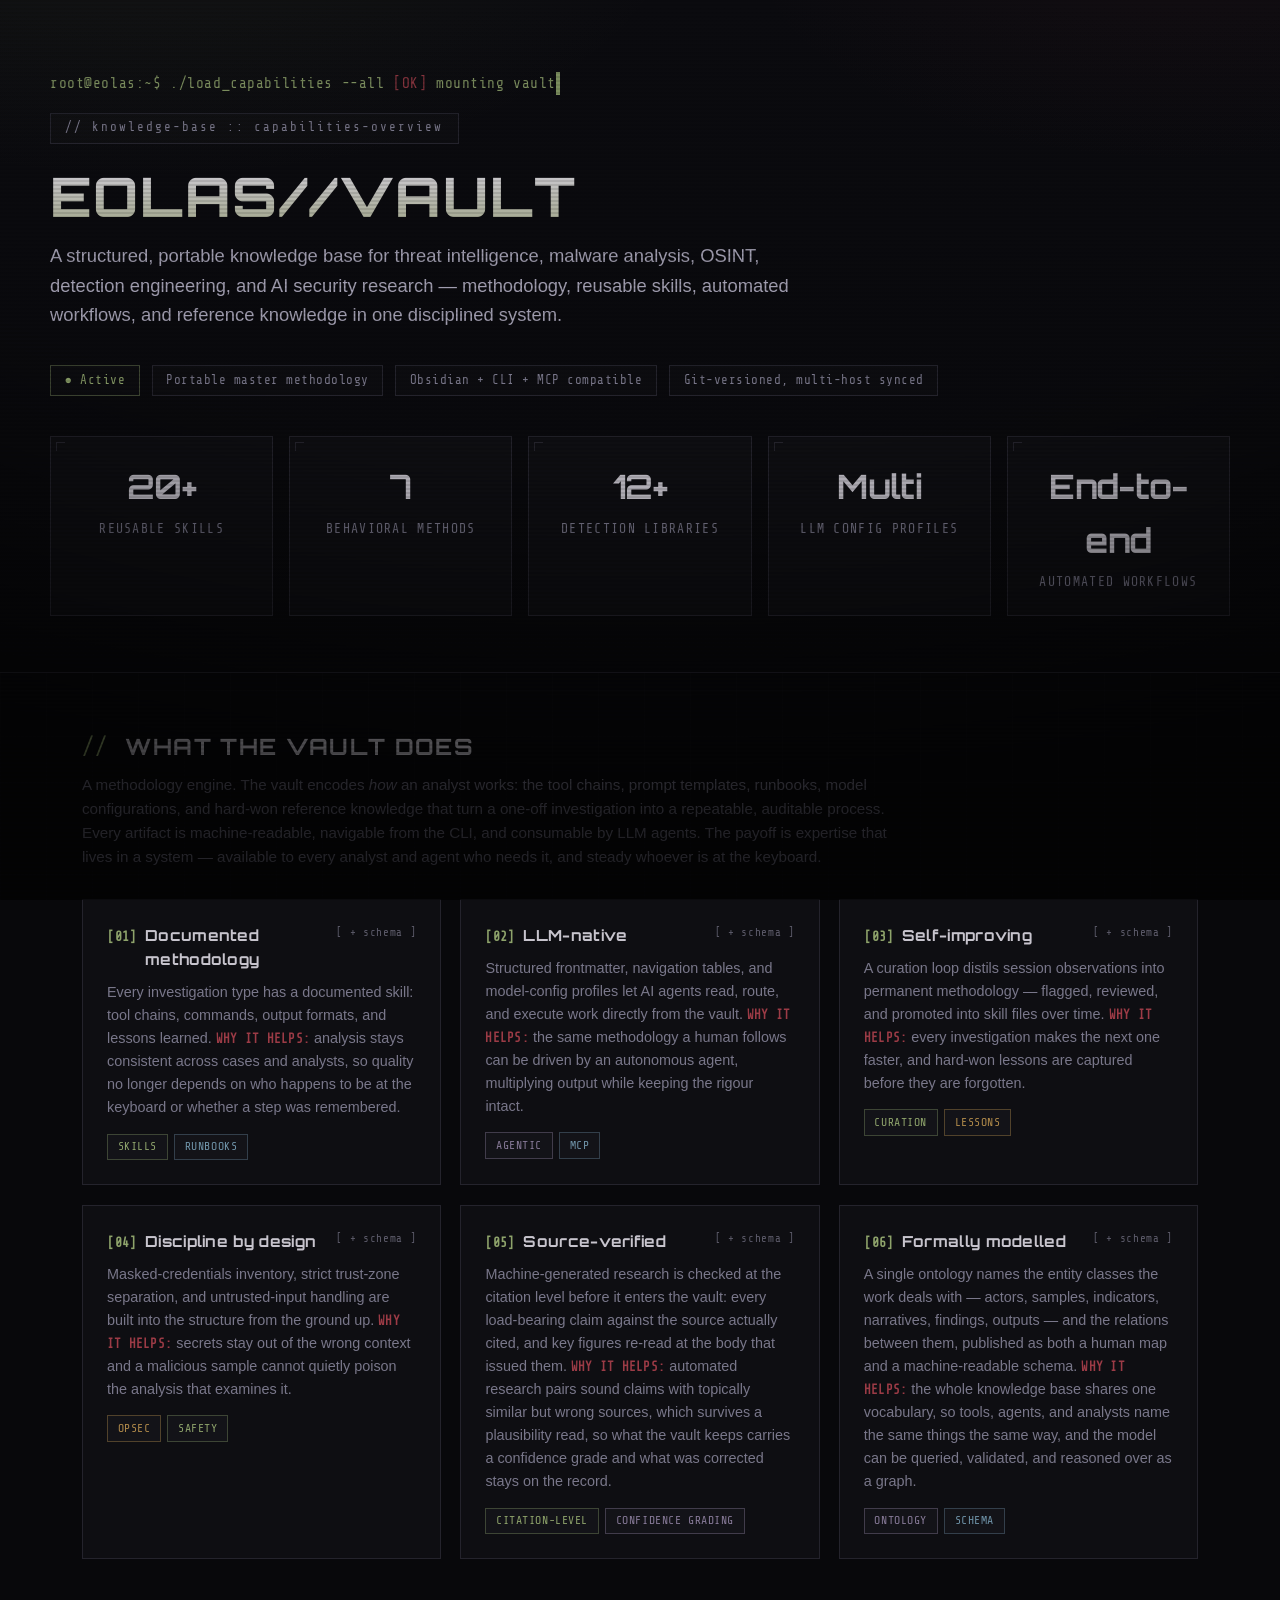
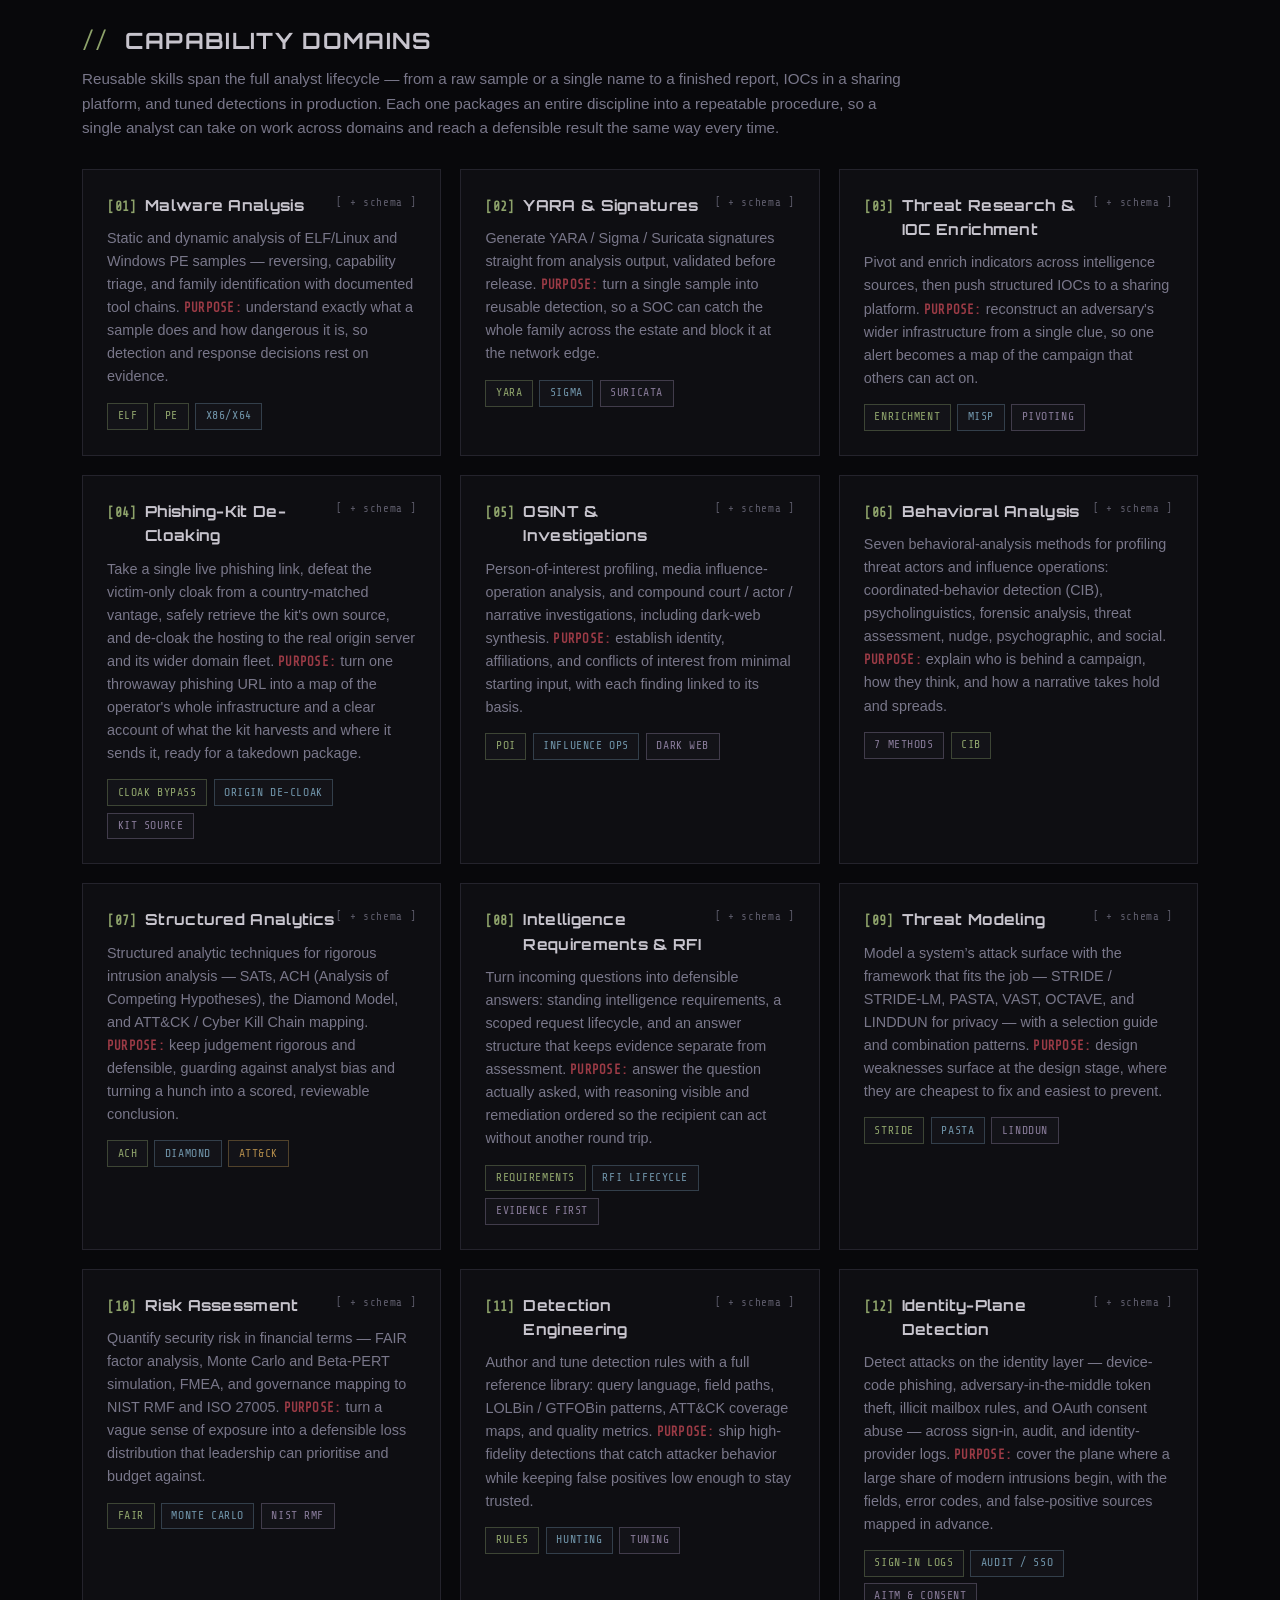
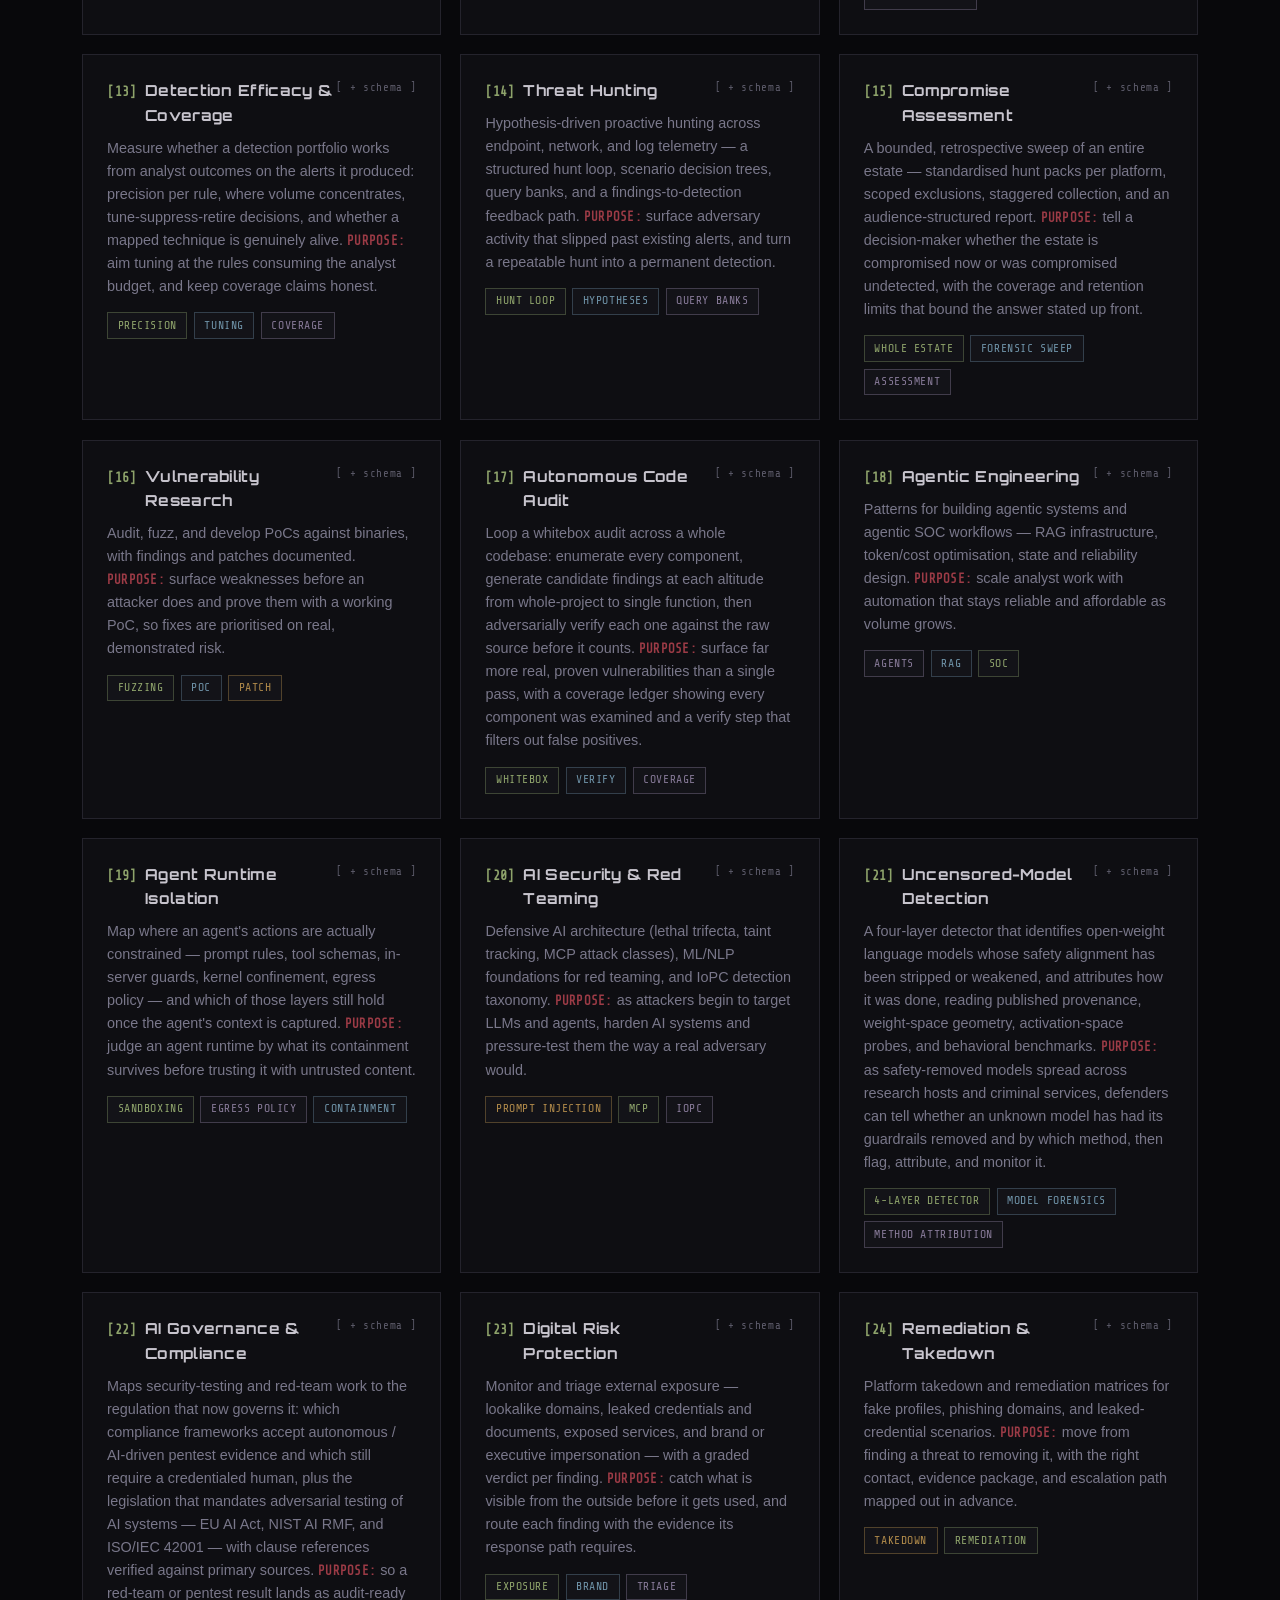
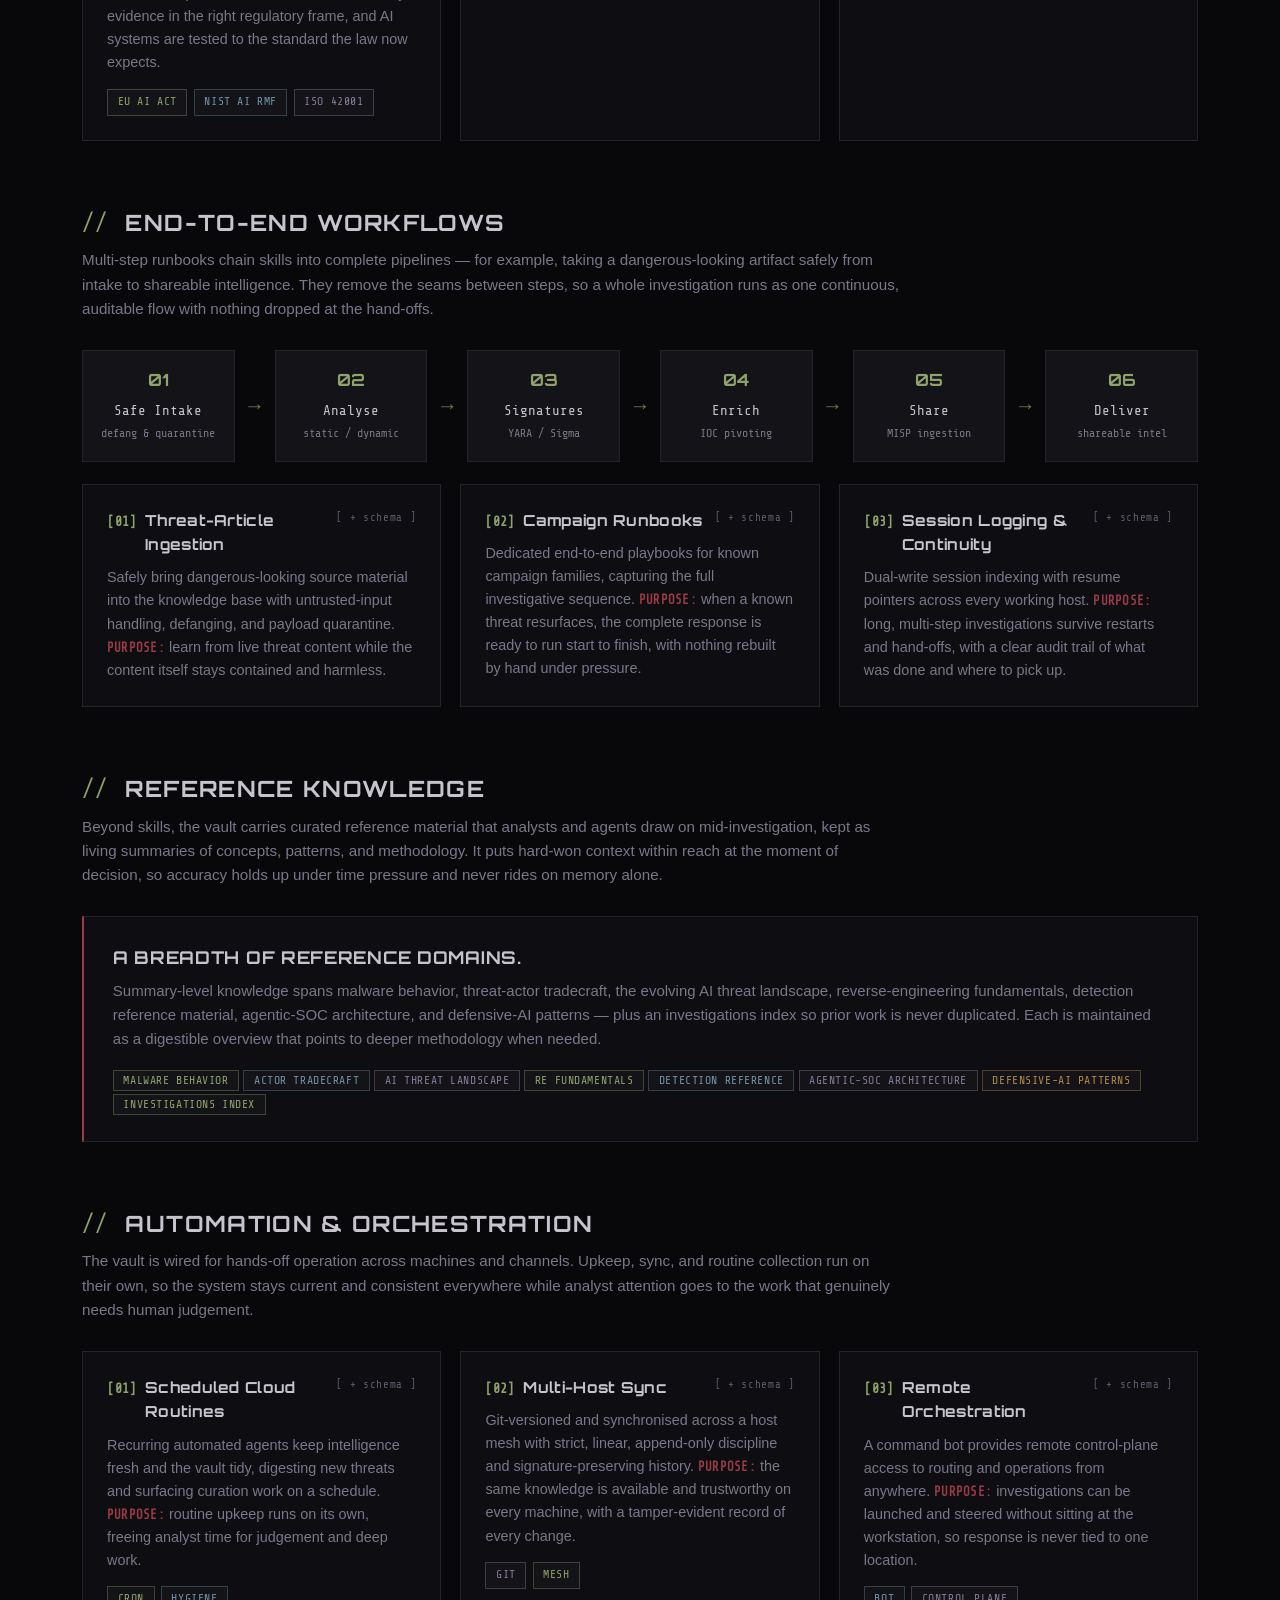
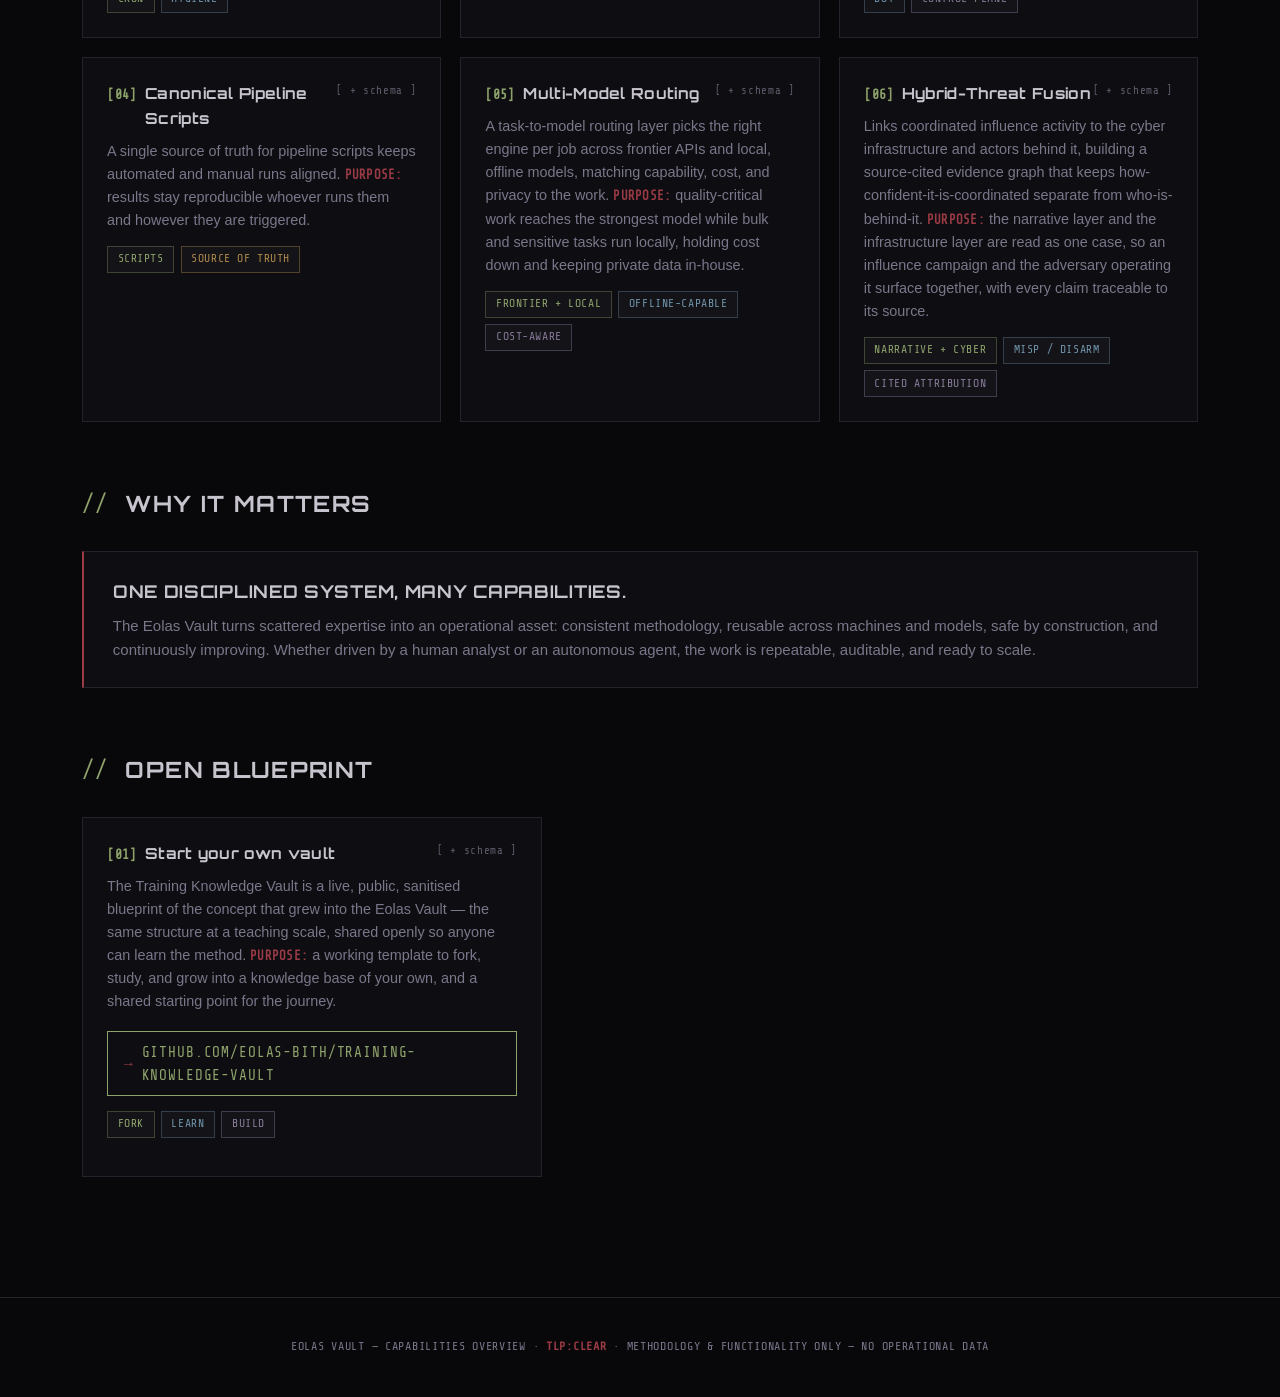
==== commit e4b53874: "refactor(showcase): move research-verification card to What the Vault Does Reframed from a capabilit" ====
--- a/index.html
+++ b/index.html
@@ -516,6 +516,35 @@
 | data -- never   |
 | executes it     |
 +-----------------+</pre></div></div></div>
+      <div class="card flip" tabindex="0" role="button" aria-expanded="false"><div class="flip-inner"><div class="face front"><span class="icon">🔎</span><h3>Source-verified</h3><p>Machine-generated research is checked at the citation level before it enters the vault: every load-bearing claim against the source actually cited, and key figures re-read at the body that issued them. <strong>Why it helps:</strong> automated research pairs sound claims with topically similar but wrong sources, which survives a plausibility read, so what the vault keeps carries a confidence grade and what was corrected stays on the record.</p><div class="tags"><span class="tag a">Citation-Level</span><span class="tag c">Confidence Grading</span></div></div><div class="face back"><div class="back-title">Source-Verified</div><pre class="schema">  [research report]
+          |
+          v
++--------------------+
+| split claims from  |
+| their citations    |
++---------+----------+
+          v
++--------------------+
+| open each source:  |
+| does it support    |
+| this claim?        |
++---------+----------+
+          v
++--------------------+
+| load-bearing       |
+| figures rechecked  |
+| at primary issuer  |
++---------+----------+
+          v
++--------------------+
+| verified .         |
+| corroborated .     |
+| self-asserted .    |
+| inferred . wrong   |
++---------+----------+
+          v
+  [graded record +
+   corrections log]</pre></div></div></div>
       <div class="card flip" tabindex="0" role="button" aria-expanded="false"><div class="flip-inner"><div class="face front"><span class="icon">🗺️</span><h3>Formally modelled</h3><p>A single ontology names the entity classes the work deals with — actors, samples, indicators, narratives, findings, outputs — and the relations between them, published as both a human map and a machine-readable schema. <strong>Why it helps:</strong> the whole knowledge base shares one vocabulary, so tools, agents, and analysts name the same things the same way, and the model can be queried, validated, and reasoned over as a graph.</p><div class="tags"><span class="tag c">Ontology</span><span class="tag b">Schema</span></div></div><div class="face back"><div class="back-title">Formally Modelled</div><pre class="schema">   [the work]
         |
         v
@@ -697,35 +726,6 @@
 +--------+---------+
          v
   [scored judgement]</pre></div></div></div>
-      <div class="card flip" tabindex="0" role="button" aria-expanded="false"><div class="flip-inner"><div class="face front"><span class="icon"></span><h3>Deep-Research Triage</h3><p>Verify machine-generated research before it enters the knowledge base: every load-bearing claim checked against the source actually cited, and key figures re-read at the body that issued them. <strong>Purpose:</strong> automated research pairs sound claims with topically similar but wrong sources, which survives a plausibility read, so each retained claim carries a confidence grade.</p><div class="tags"><span class="tag a">Citation-Level</span><span class="tag b">Primary Source</span><span class="tag c">Confidence Grading</span></div></div><div class="face back"><div class="back-title">Deep-Research Triage</div><pre class="schema">  [research report]
-          |
-          v
-+--------------------+
-| split claims from  |
-| their citations    |
-+---------+----------+
-          v
-+--------------------+
-| open each source:  |
-| does it support    |
-| this claim?        |
-+---------+----------+
-          v
-+--------------------+
-| load-bearing       |
-| figures rechecked  |
-| at primary issuer  |
-+---------+----------+
-          v
-+--------------------+
-| verified .         |
-| corroborated .     |
-| self-asserted .    |
-| inferred . wrong   |
-+---------+----------+
-          v
-  [graded record +
-   corrections log]</pre></div></div></div>
       <div class="card flip" tabindex="0" role="button" aria-expanded="false"><div class="flip-inner"><div class="face front"><span class="icon"></span><h3>Intelligence Requirements &amp; RFI</h3><p>Turn incoming questions into defensible answers: standing intelligence requirements, a scoped request lifecycle, and an answer structure that keeps evidence separate from assessment. <strong>Purpose:</strong> answer the question actually asked, with reasoning visible and remediation ordered so the recipient can act without another round trip.</p><div class="tags"><span class="tag a">Requirements</span><span class="tag b">RFI Lifecycle</span><span class="tag c">Evidence First</span></div></div><div class="face back"><div class="back-title">Intelligence Requirements &amp; RFI</div><pre class="schema">   [question in]
          |
          v
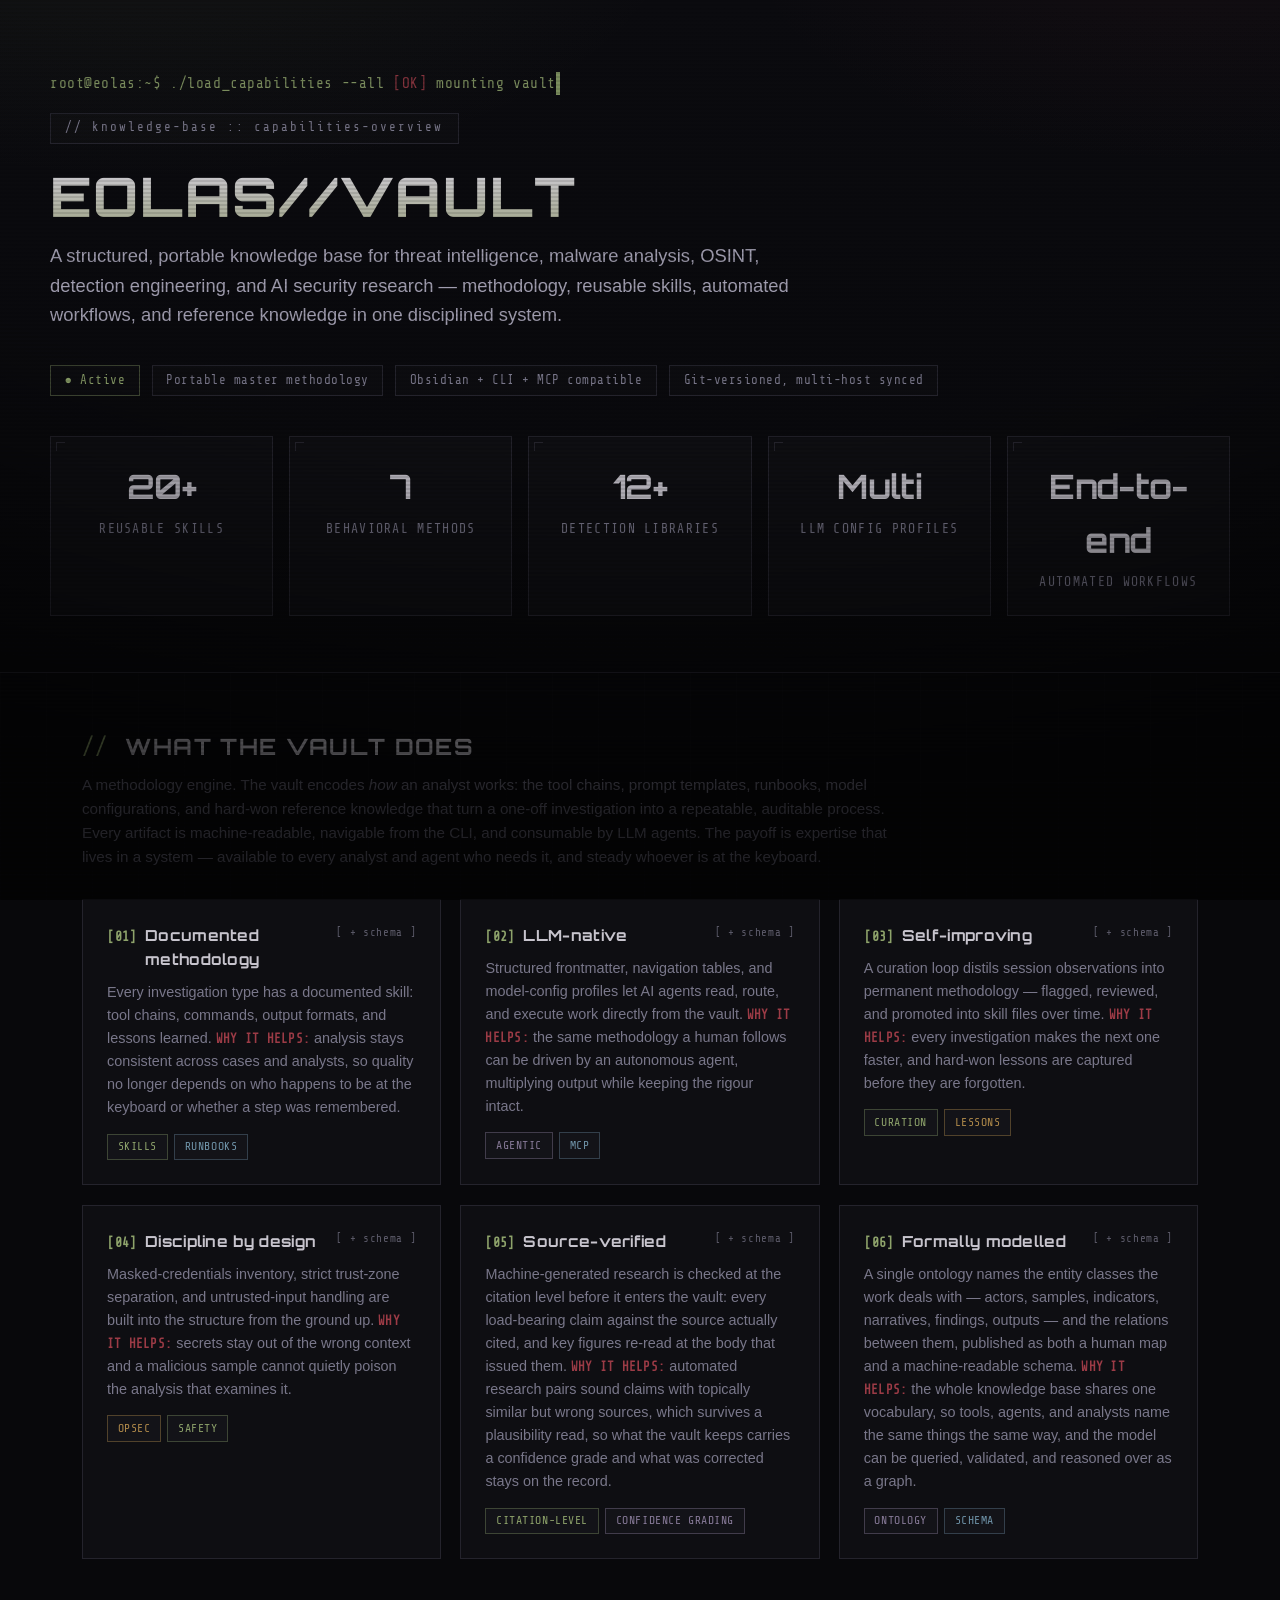
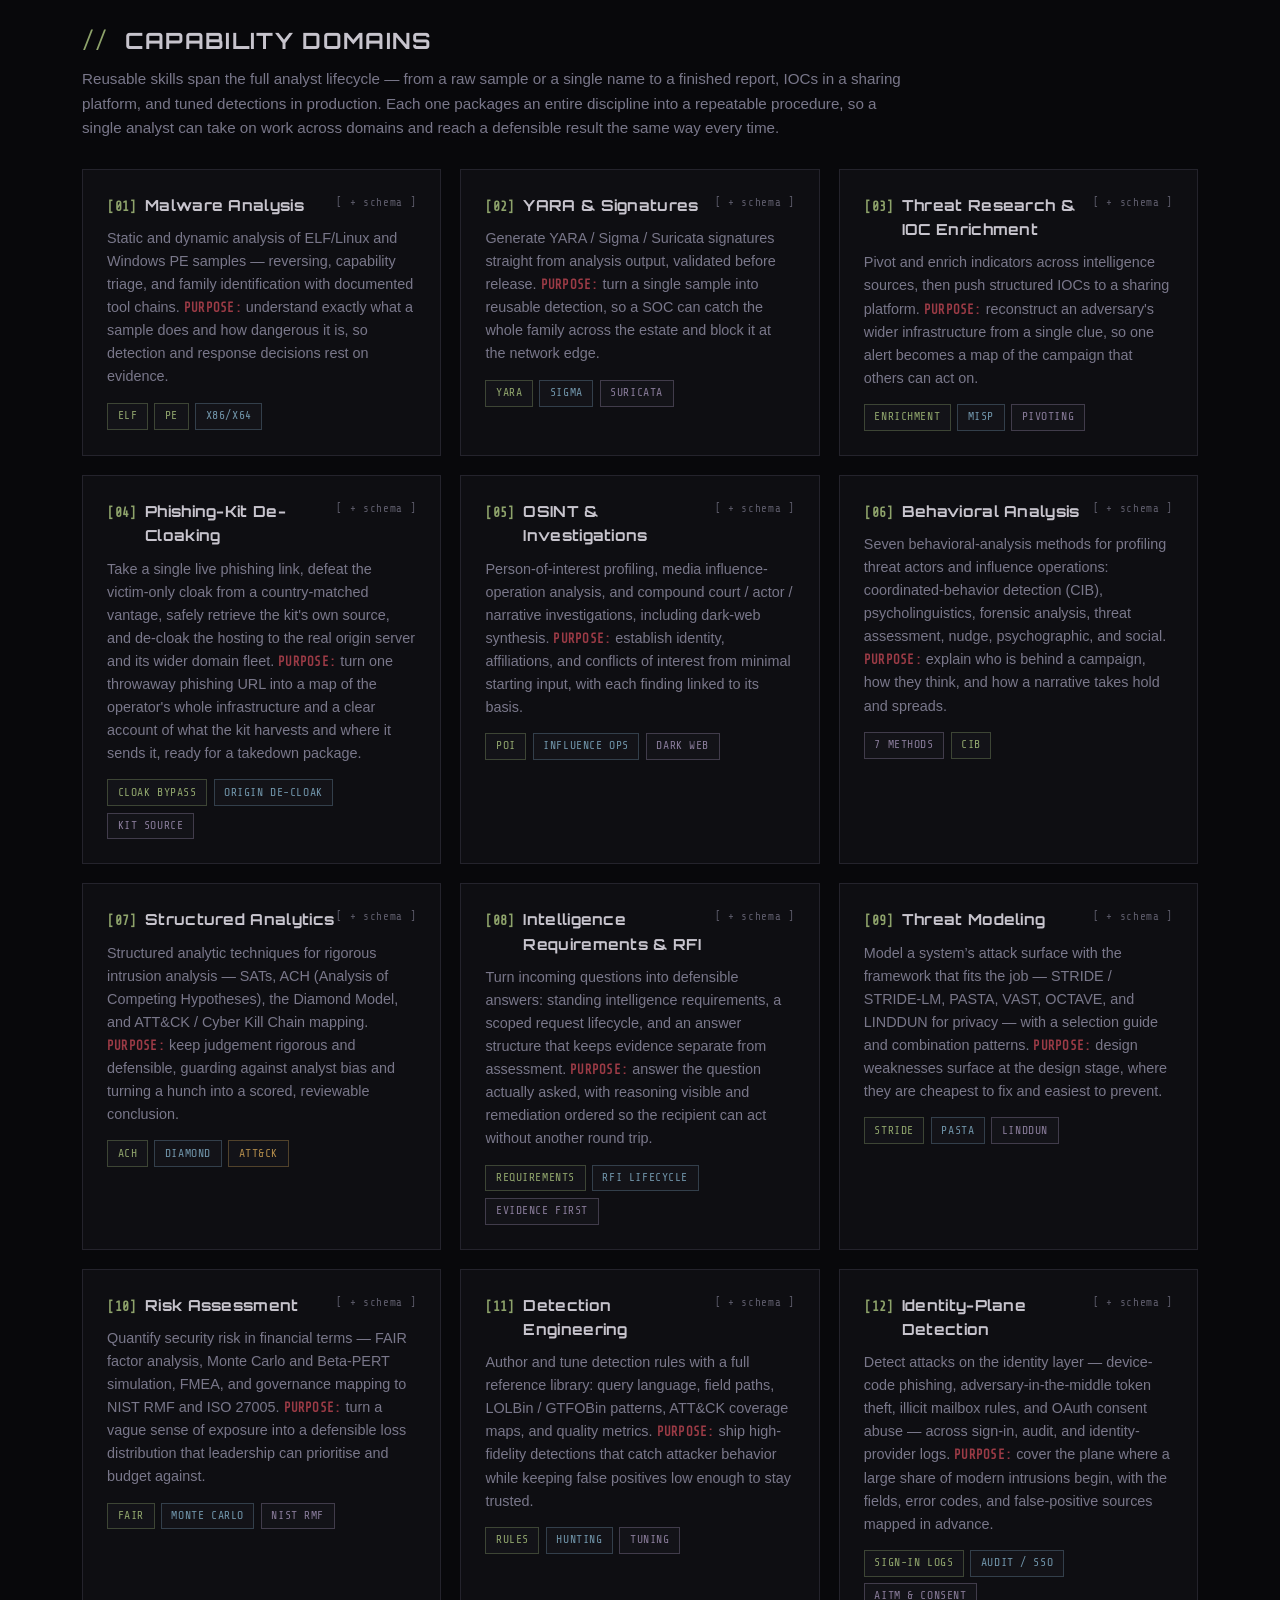
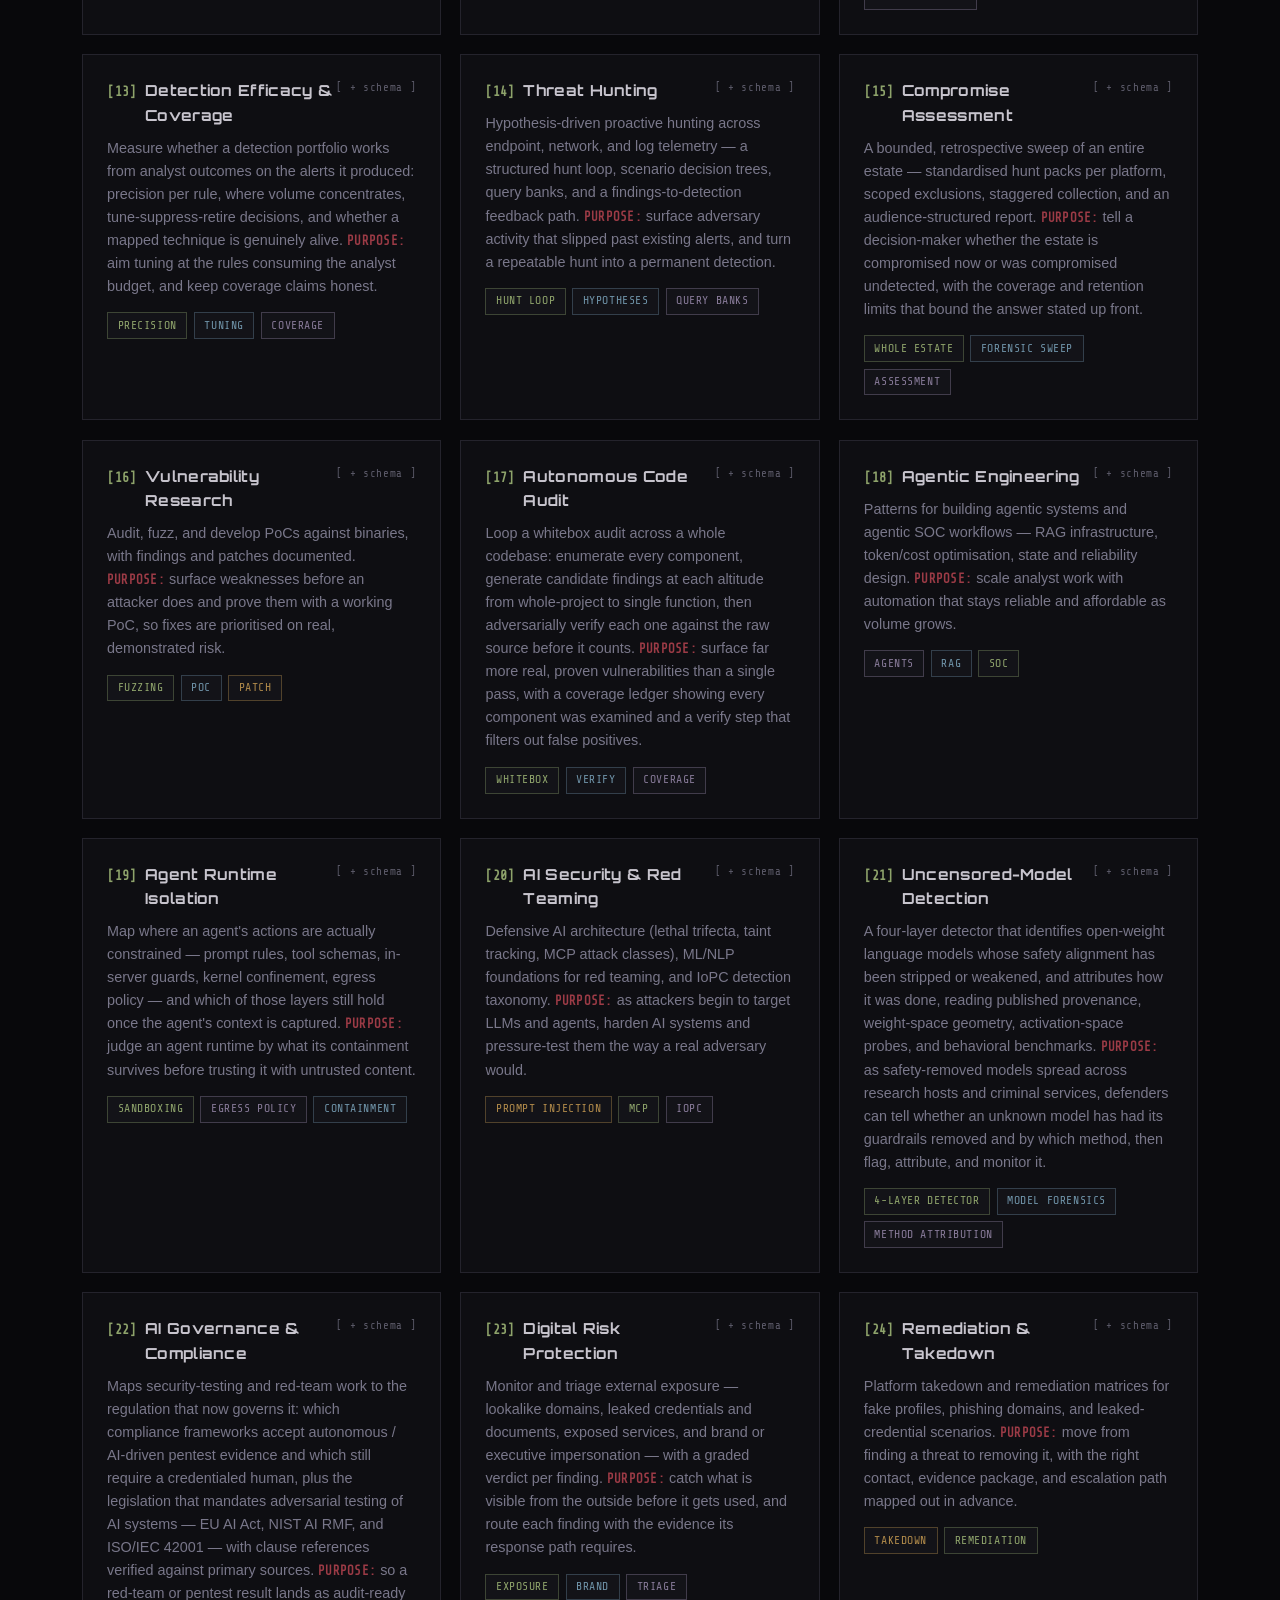
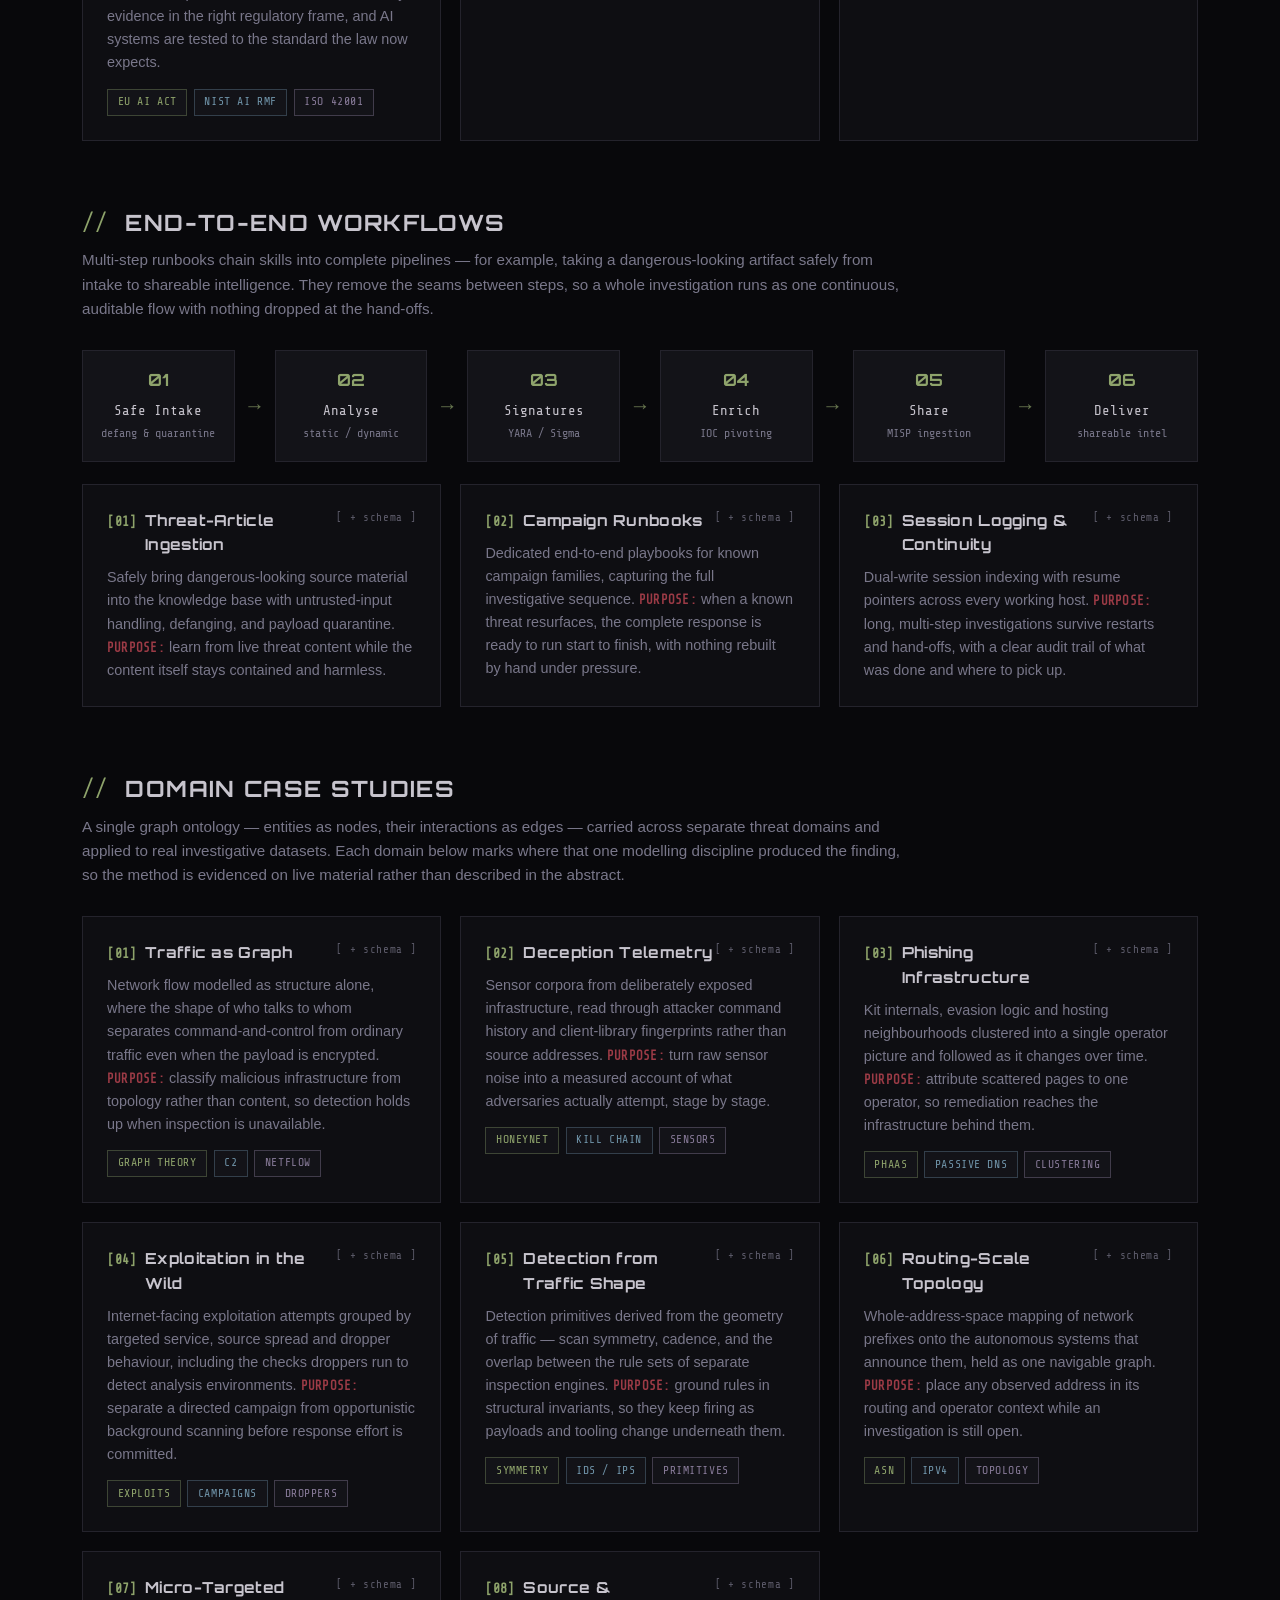
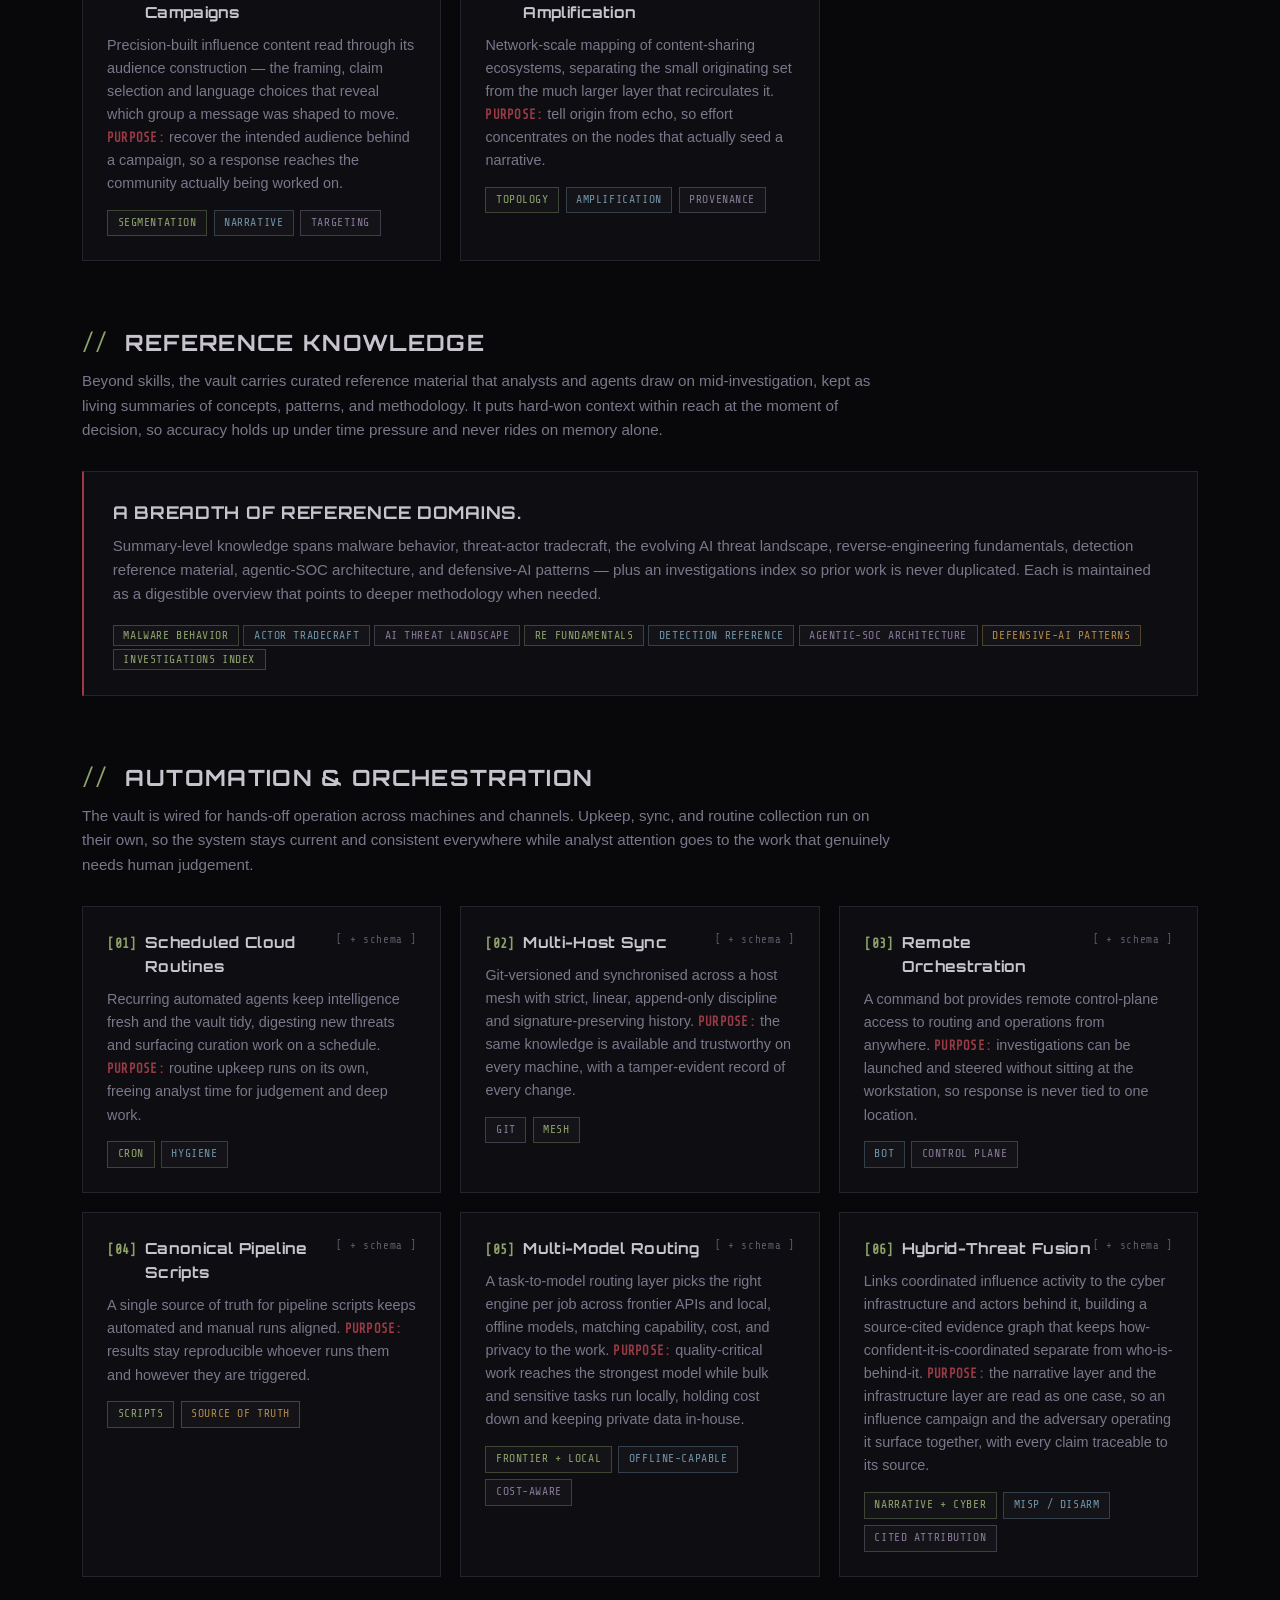
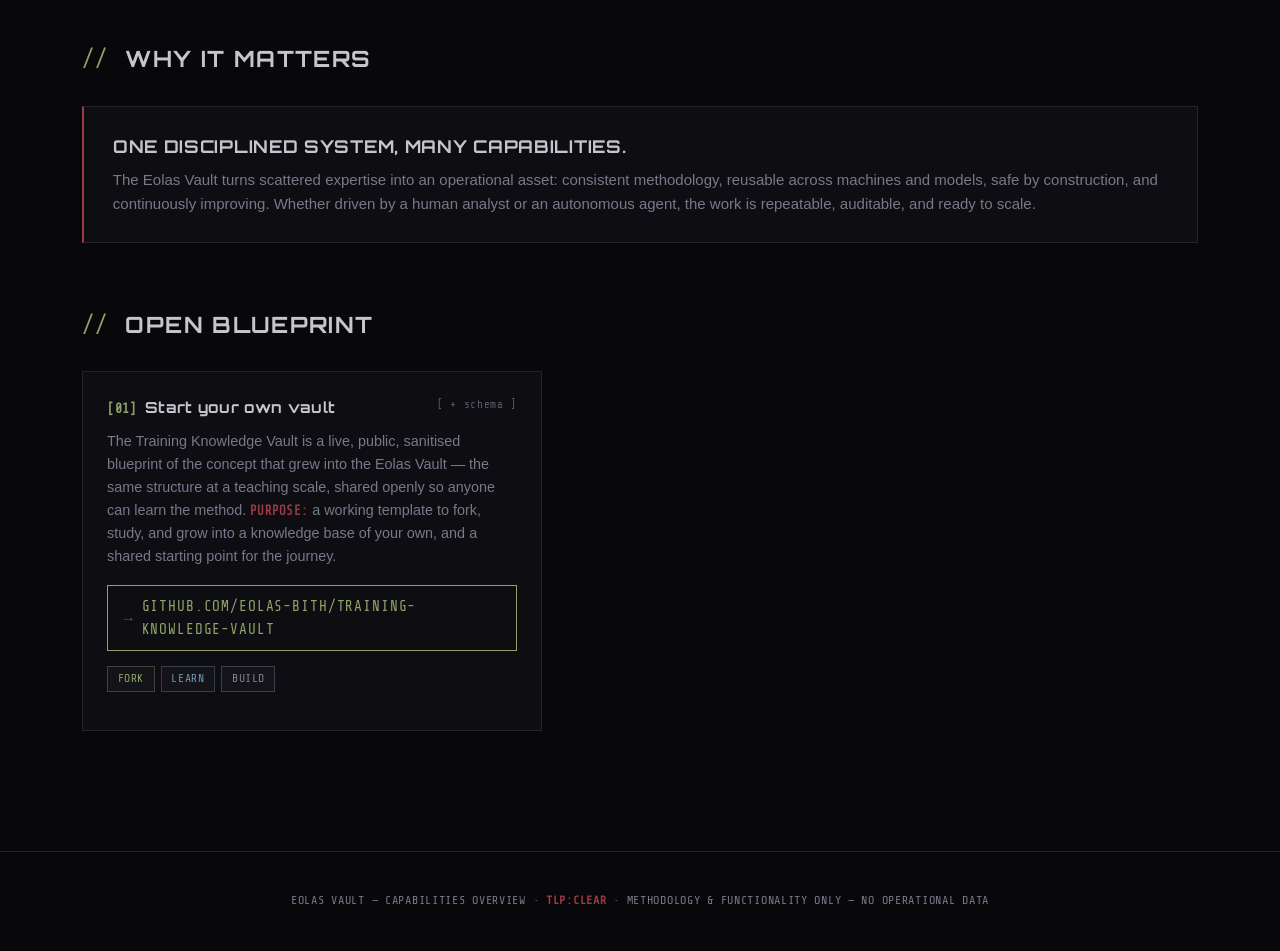
==== commit 27c5b0fa: "feat(showcase): add Domain Case Studies section (8 applied-ontology cards)" ====
--- a/index.html
+++ b/index.html
@@ -1188,6 +1188,175 @@
     </div>
   </section>
 
+  <!-- DOMAIN CASE STUDIES -->
+  <section id="case-studies">
+    <div class="section-head">
+      <h2><span class="bar"></span>Domain Case Studies</h2>
+      <p>A single graph ontology — entities as nodes, their interactions as edges — carried across separate threat domains and applied to real investigative datasets. Each domain below marks where that one modelling discipline produced the finding, so the method is evidenced on live material rather than described in the abstract.</p>
+    </div>
+    <div class="card-grid">
+      <div class="card flip" tabindex="0" role="button" aria-expanded="false"><div class="flip-inner"><div class="face front"><span class="icon"></span><h3>Traffic as Graph</h3><p>Network flow modelled as structure alone, where the shape of who talks to whom separates command-and-control from ordinary traffic even when the payload is encrypted. <strong>Purpose:</strong> classify malicious infrastructure from topology rather than content, so detection holds up when inspection is unavailable.</p><div class="tags"><span class="tag a">Graph Theory</span><span class="tag b">C2</span><span class="tag c">Netflow</span></div></div><div class="face back"><div class="back-title">Traffic as Graph</div><pre class="schema"> [flow records]
+    | tuples
+    v
++------------------+
+| BUILD GRAPH      |
+| nodes = hosts    |
+| edges = sessions |
++--------+---------+
+         |
+         v
++------------------+
+| STRUCTURE ONLY   |
+| degree / cycles  |
+| fan-out shape    |
++--------+---------+
+         |
+         v
++------------------+
+| C2 CANDIDATES    |
++--------+---------+
+         v
+   cluster + verdict</pre></div></div></div>
+      <div class="card flip" tabindex="0" role="button" aria-expanded="false"><div class="flip-inner"><div class="face front"><span class="icon"></span><h3>Deception Telemetry</h3><p>Sensor corpora from deliberately exposed infrastructure, read through attacker command history and client-library fingerprints rather than source addresses. <strong>Purpose:</strong> turn raw sensor noise into a measured account of what adversaries actually attempt, stage by stage.</p><div class="tags"><span class="tag a">Honeynet</span><span class="tag b">Kill Chain</span><span class="tag c">Sensors</span></div></div><div class="face back"><div class="back-title">Deception Telemetry</div><pre class="schema"> [sensor corpus]
+    |
+    v
++----------+ +----------+
+| COMMANDS | | CLIENT   |
+| attacker | | library  |
+| history  | | fingerpr |
++----+-----+ +-----+----+
+     |             |
+     +------+------+
+            v
+  +-------------------+
+  | KILL-CHAIN STAGE  |
+  | mapping           |
+  +---------+---------+
+            v
+    measured attempt
+    profile</pre></div></div></div>
+      <div class="card flip" tabindex="0" role="button" aria-expanded="false"><div class="flip-inner"><div class="face front"><span class="icon"></span><h3>Phishing Infrastructure</h3><p>Kit internals, evasion logic and hosting neighbourhoods clustered into a single operator picture and followed as it changes over time. <strong>Purpose:</strong> attribute scattered pages to one operator, so remediation reaches the infrastructure behind them.</p><div class="tags"><span class="tag a">PhaaS</span><span class="tag b">Passive DNS</span><span class="tag c">Clustering</span></div></div><div class="face back"><div class="back-title">Phishing Infrastructure</div><pre class="schema"> [phishing page]
+    |
+    v
++------------------+
+| KIT INTERNALS    |
+| config variables |
+| evasion logic    |
++--------+---------+
+         |
+         v
++------------------+
+| HOSTING NEIGHBRS |
+| passive DNS      |
++--------+---------+
+         |
+         v
++------------------+
+| OPERATOR CLUSTER |
++--------+---------+
+         v
+   tracked over time</pre></div></div></div>
+      <div class="card flip" tabindex="0" role="button" aria-expanded="false"><div class="flip-inner"><div class="face front"><span class="icon"></span><h3>Exploitation in the Wild</h3><p>Internet-facing exploitation attempts grouped by targeted service, source spread and dropper behaviour, including the checks droppers run to detect analysis environments. <strong>Purpose:</strong> separate a directed campaign from opportunistic background scanning before response effort is committed.</p><div class="tags"><span class="tag a">Exploits</span><span class="tag b">Campaigns</span><span class="tag c">Droppers</span></div></div><div class="face back"><div class="back-title">Exploitation in the Wild</div><pre class="schema"> [exploit attempts]
+    |
+    v
++------------------+
+| GROUP BY SERVICE |
+| + source spread  |
++--------+---------+
+         |
+         v
++------------------+
+| DROPPER BEHAVIOUR|
+| environment      |
+| checks / payload |
++--------+---------+
+         |
+         v
++------------------+
+| COORDINATED  vs  |
+| BACKGROUND NOISE |
++------------------+</pre></div></div></div>
+      <div class="card flip" tabindex="0" role="button" aria-expanded="false"><div class="flip-inner"><div class="face front"><span class="icon"></span><h3>Detection from Traffic Shape</h3><p>Detection primitives derived from the geometry of traffic — scan symmetry, cadence, and the overlap between the rule sets of separate inspection engines. <strong>Purpose:</strong> ground rules in structural invariants, so they keep firing as payloads and tooling change underneath them.</p><div class="tags"><span class="tag a">Symmetry</span><span class="tag b">IDS / IPS</span><span class="tag c">Primitives</span></div></div><div class="face back"><div class="back-title">Detection from Traffic Shape</div><pre class="schema"> [observed traffic]
+    |
+    v
++------------------+
+| GEOMETRY         |
+| symmetry         |
+| rhythm / cadence |
++--------+---------+
+         |
+         v
++------------------+
+| RULE-SET OVERLAP |
+| engine A vs B    |
++--------+---------+
+         |
+         v
++------------------+
+| DETECTION        |
+| PRIMITIVE        |
++------------------+</pre></div></div></div>
+      <div class="card flip" tabindex="0" role="button" aria-expanded="false"><div class="flip-inner"><div class="face front"><span class="icon"></span><h3>Routing-Scale Topology</h3><p>Whole-address-space mapping of network prefixes onto the autonomous systems that announce them, held as one navigable graph. <strong>Purpose:</strong> place any observed address in its routing and operator context while an investigation is still open.</p><div class="tags"><span class="tag a">ASN</span><span class="tag b">IPv4</span><span class="tag c">Topology</span></div></div><div class="face back"><div class="back-title">Routing-Scale Topology</div><pre class="schema"> [address space]
+    |
+    v
++------------------+
+| PREFIX -> ASN    |
+| resolution       |
++--------+---------+
+         |
+         v
++------------------+
+| ROUTING GRAPH    |
+| operator context |
++--------+---------+
+         |
+         v
+   place an address
+   in its context</pre></div></div></div>
+      <div class="card flip" tabindex="0" role="button" aria-expanded="false"><div class="flip-inner"><div class="face front"><span class="icon"></span><h3>Micro-Targeted Campaigns</h3><p>Precision-built influence content read through its audience construction — the framing, claim selection and language choices that reveal which group a message was shaped to move. <strong>Purpose:</strong> recover the intended audience behind a campaign, so a response reaches the community actually being worked on.</p><div class="tags"><span class="tag a">Segmentation</span><span class="tag b">Narrative</span><span class="tag c">Targeting</span></div></div><div class="face back"><div class="back-title">Micro-Targeted Campaigns</div><pre class="schema"> [campaign content]
+    |
+    v
++------------------+
+| SEMANTIC READ    |
+| framing / claims |
+| language choice  |
++--------+---------+
+         |
+         v
++------------------+
+| DEPLOYMENT       |
+| locale + hosting |
++--------+---------+
+         |
+         v
++------------------+
+| AUDIENCE SEGMENT |
+| intended target  |
++------------------+</pre></div></div></div>
+      <div class="card flip" tabindex="0" role="button" aria-expanded="false"><div class="flip-inner"><div class="face front"><span class="icon"></span><h3>Source & Amplification</h3><p>Network-scale mapping of content-sharing ecosystems, separating the small originating set from the much larger layer that recirculates it. <strong>Purpose:</strong> tell origin from echo, so effort concentrates on the nodes that actually seed a narrative.</p><div class="tags"><span class="tag a">Topology</span><span class="tag b">Amplification</span><span class="tag c">Provenance</span></div></div><div class="face back"><div class="back-title">Source & Amplification</div><pre class="schema"> [site corpus]
+    |
+    v
++------------------+
+| CONTENT OVERLAP  |
+| shared items     |
++--------+---------+
+         |
+         v
++------------------+
+| SOURCE CORE      |
+| originating set  |
++--------+---------+
+         |
+         v
++------------------+
+| AMPLIFIER LAYER  |
+| recirculation    |
++--------+---------+
+         v
+   origin vs echo</pre></div></div></div>
+    </div>
+  </section>
+
   <!-- KNOWLEDGE & REFERENCE -->
   <section id="knowledge">
     <div class="section-head">
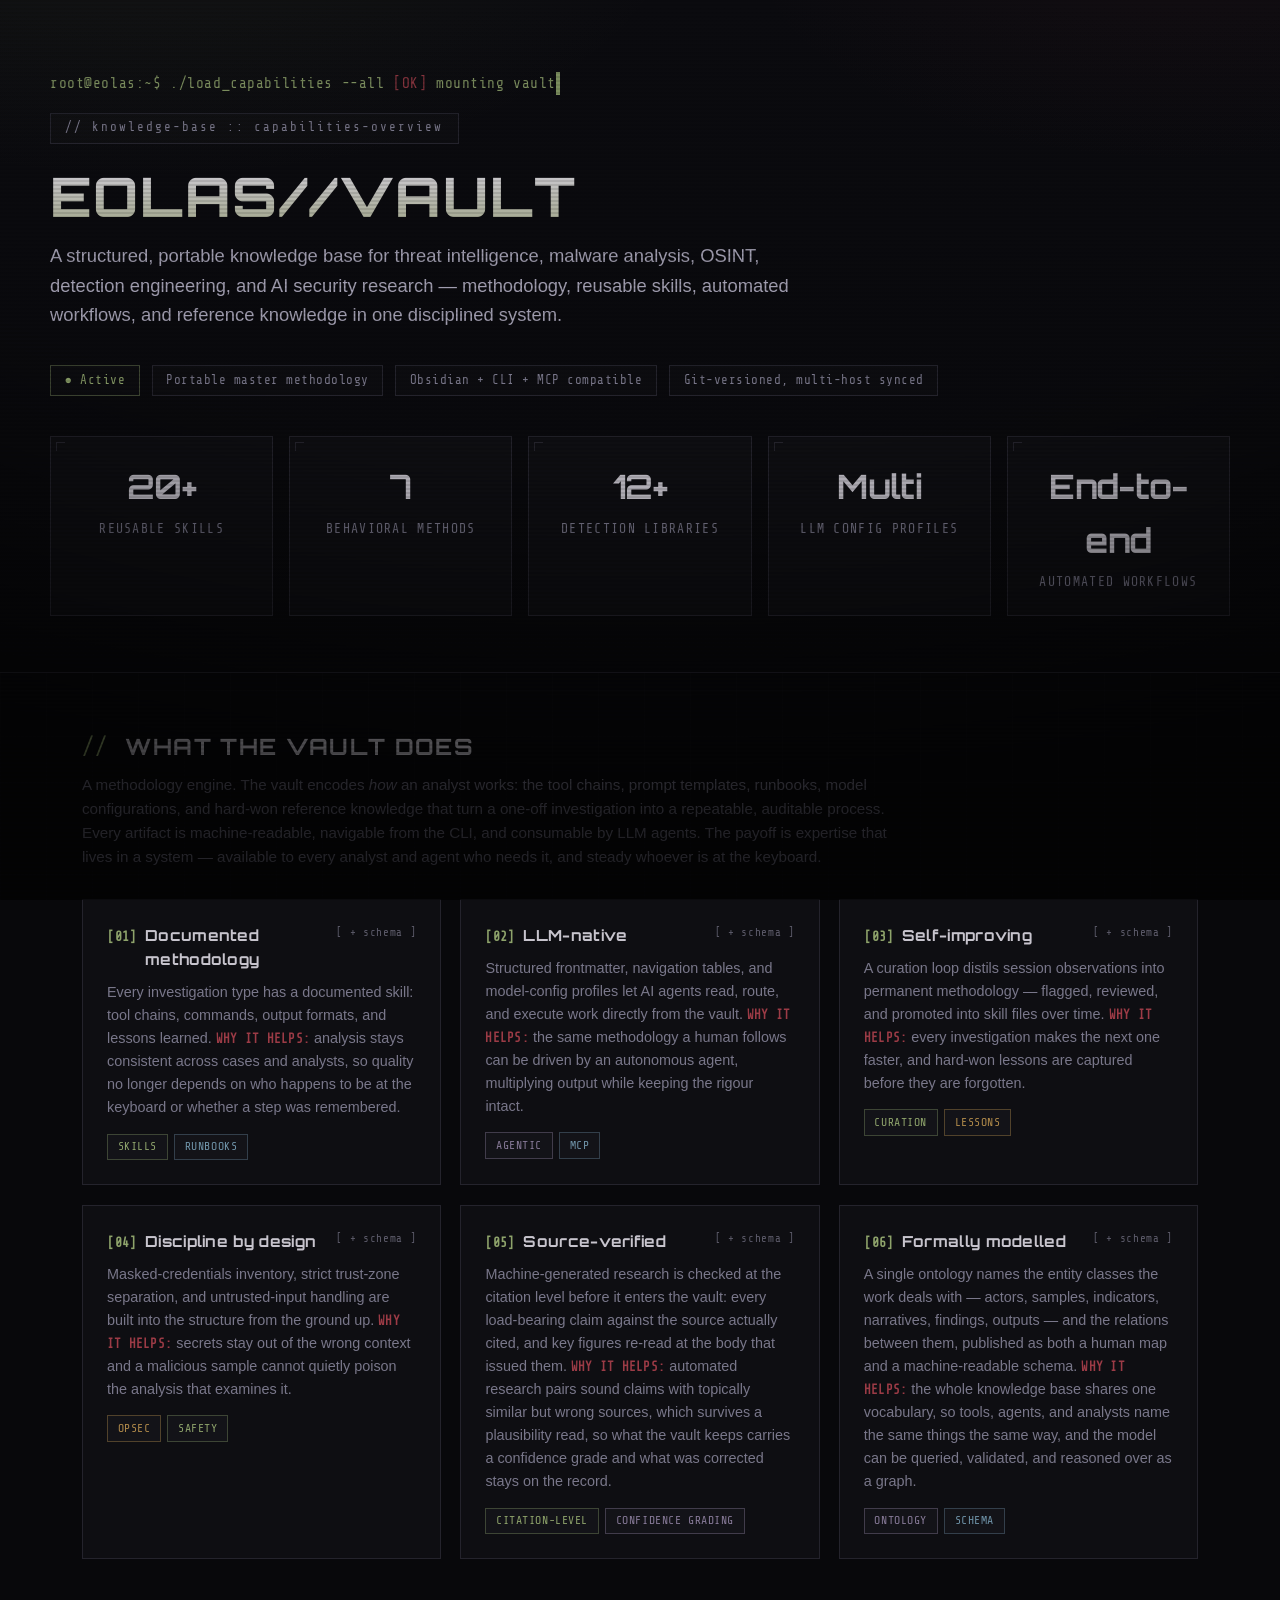
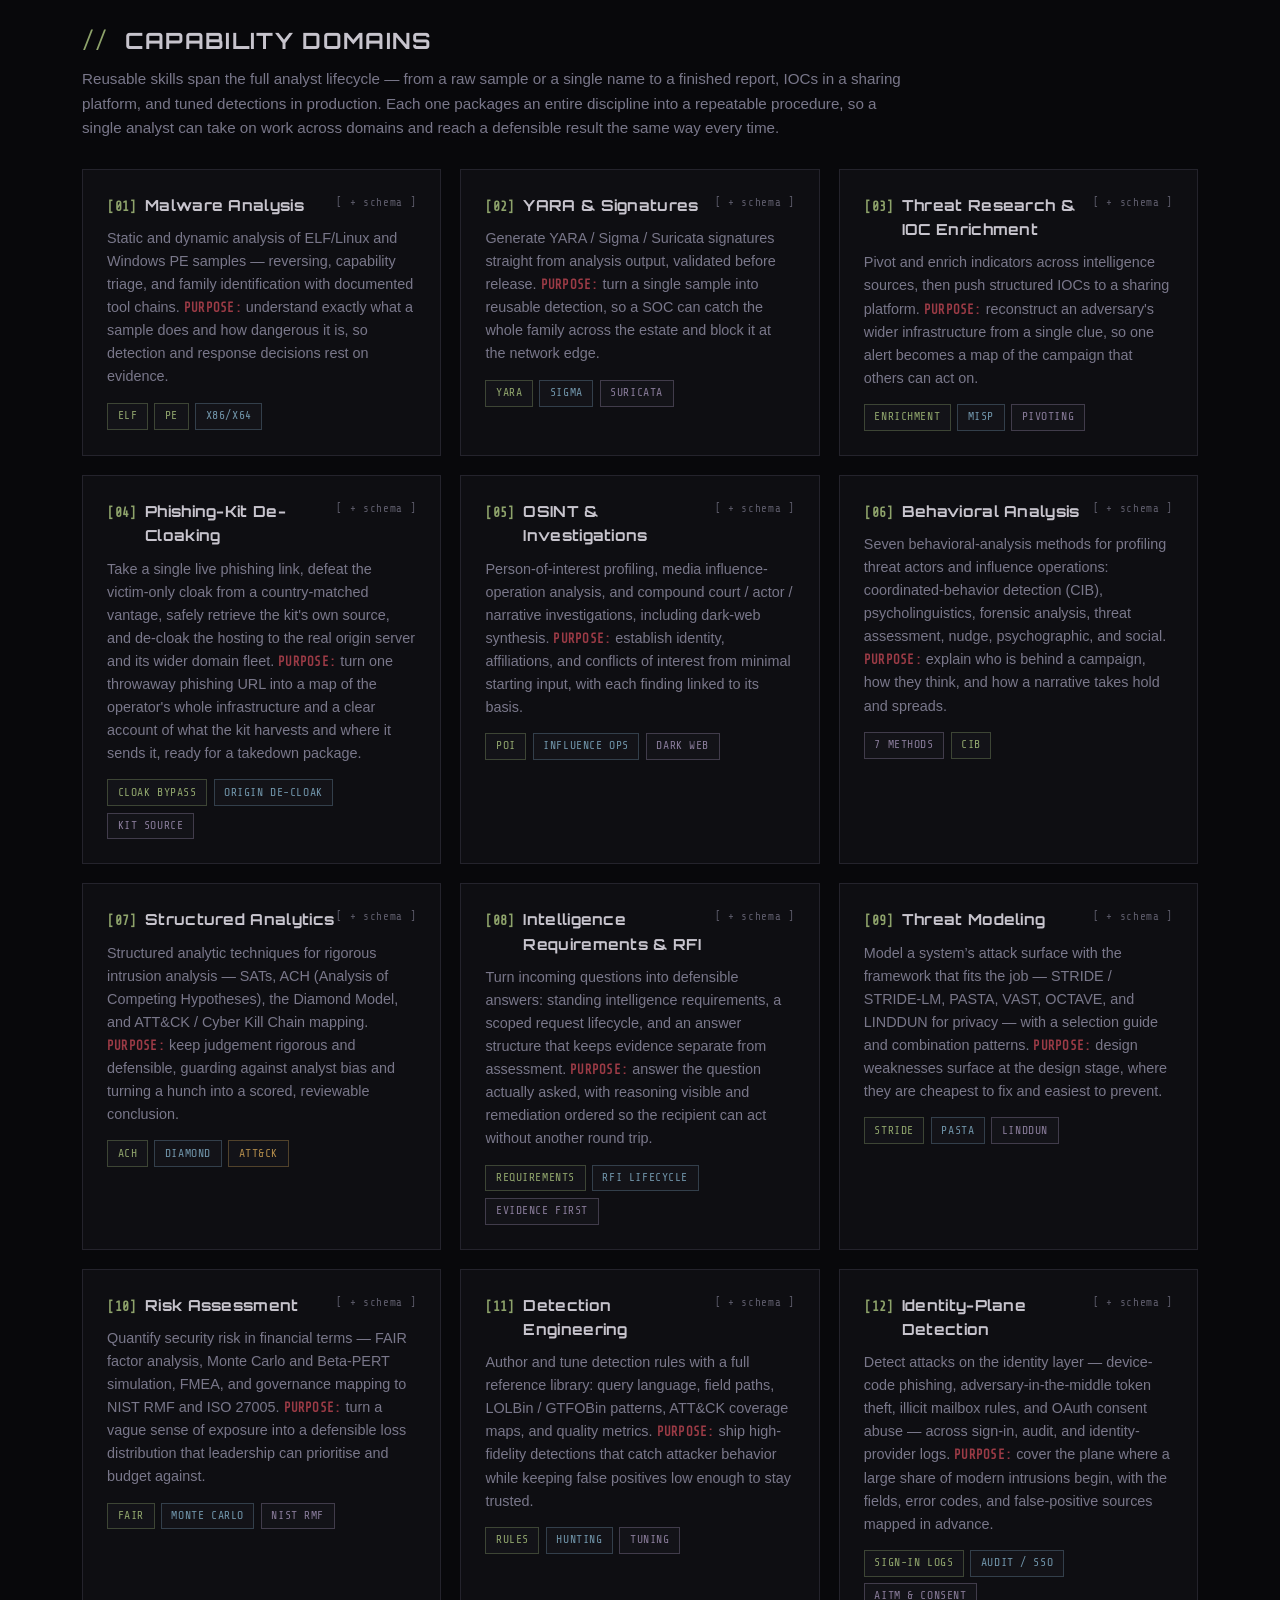
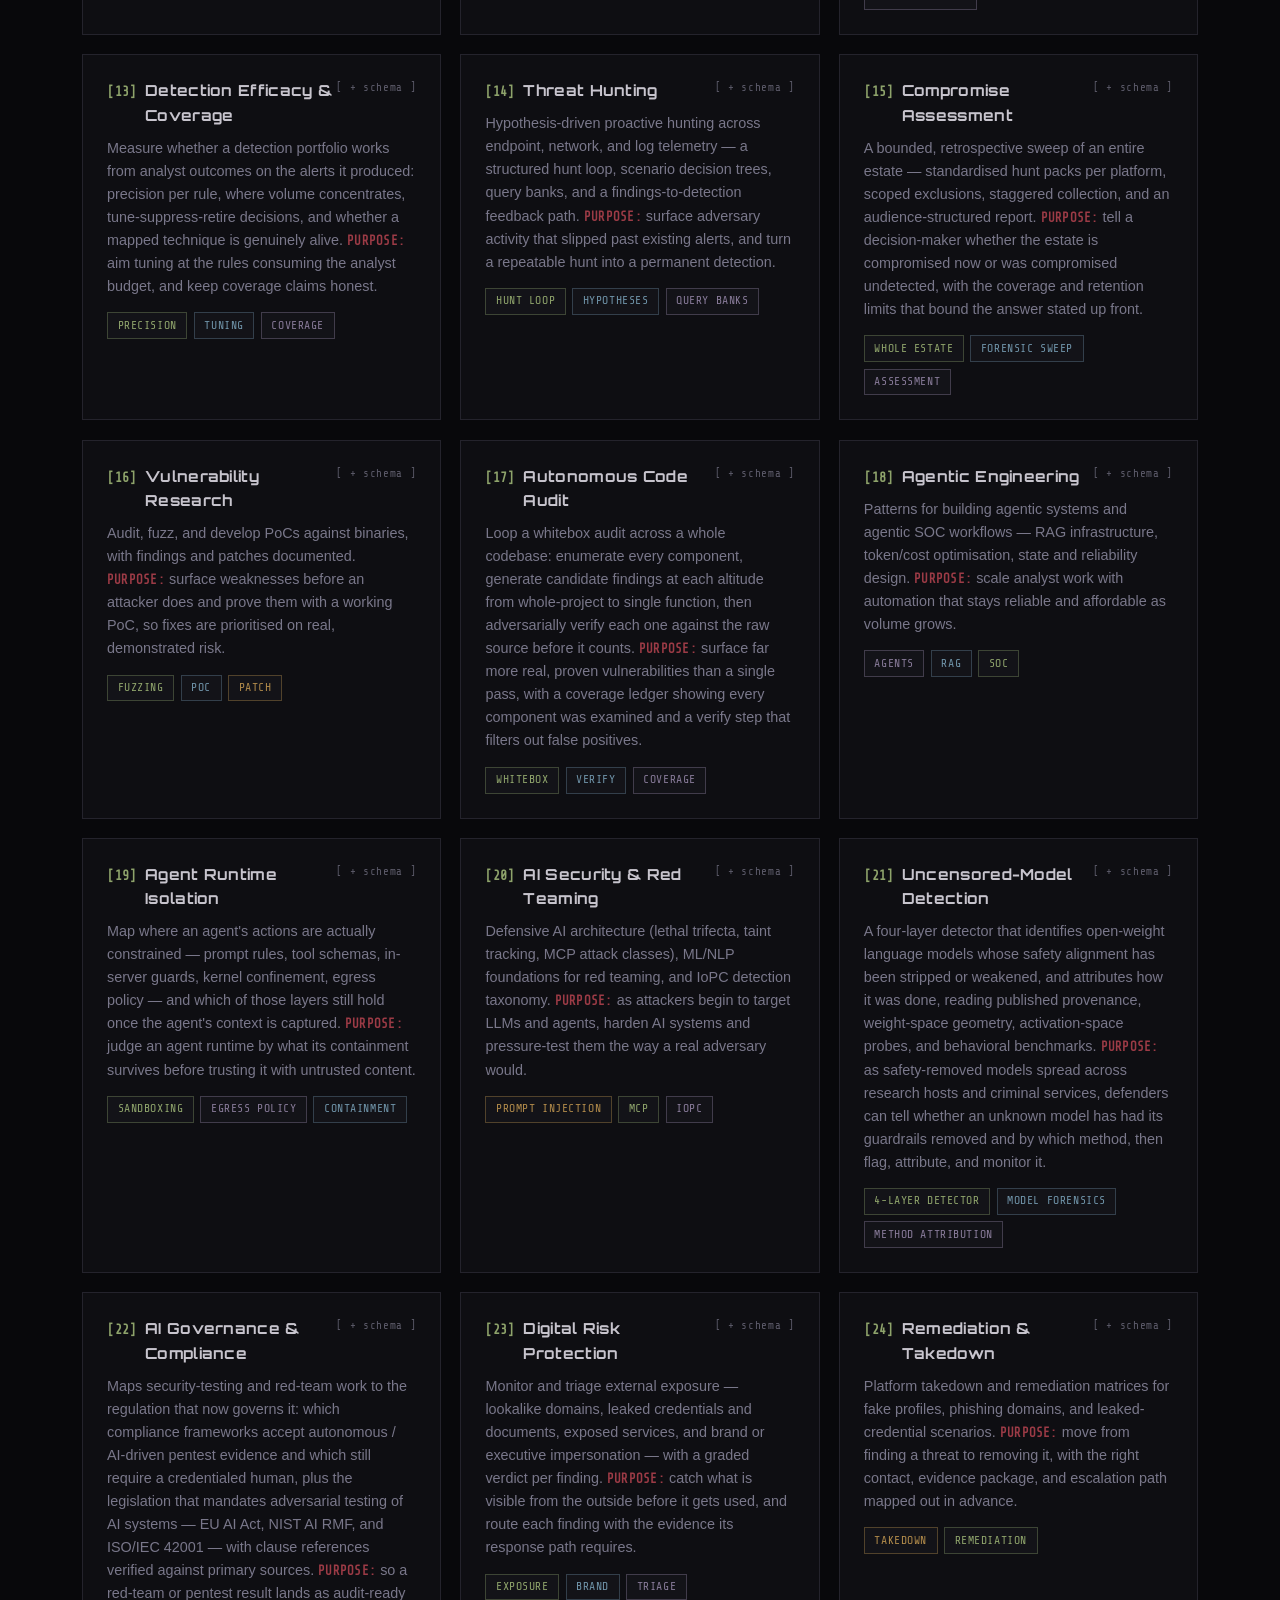
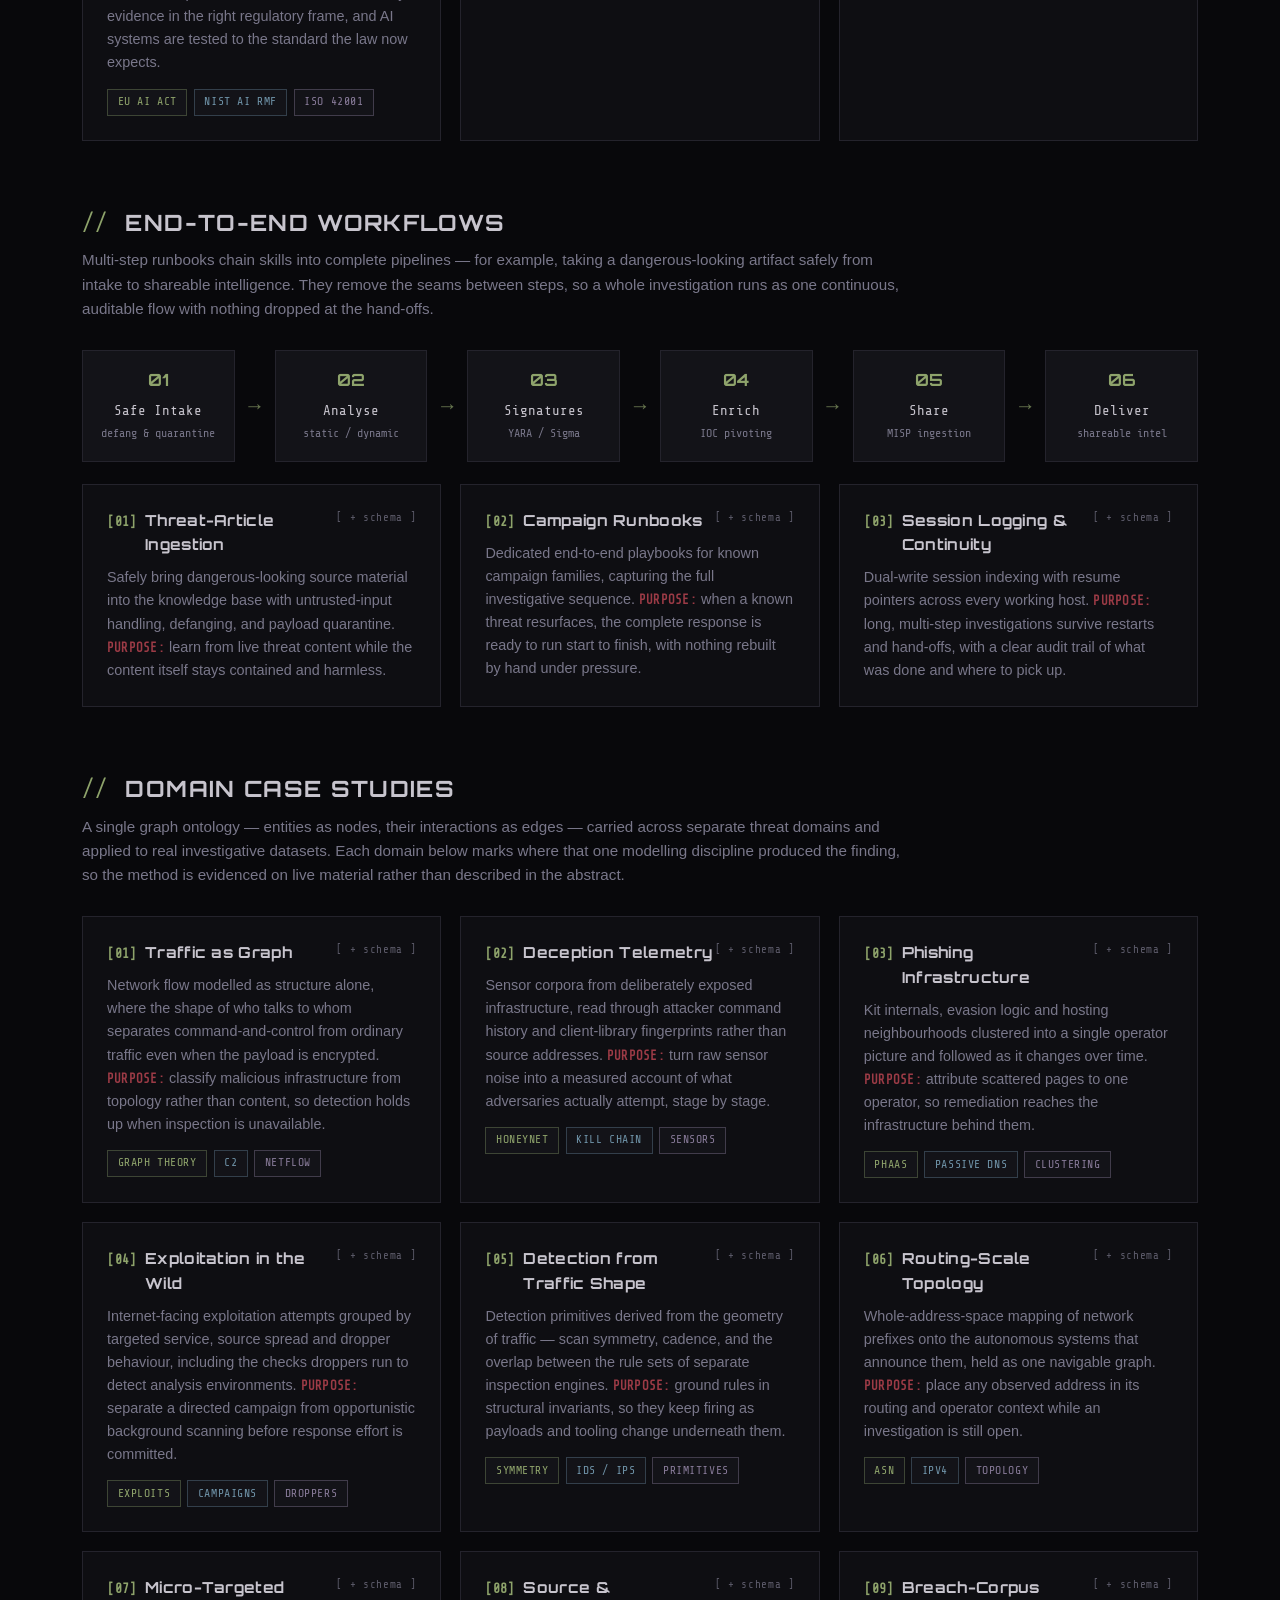
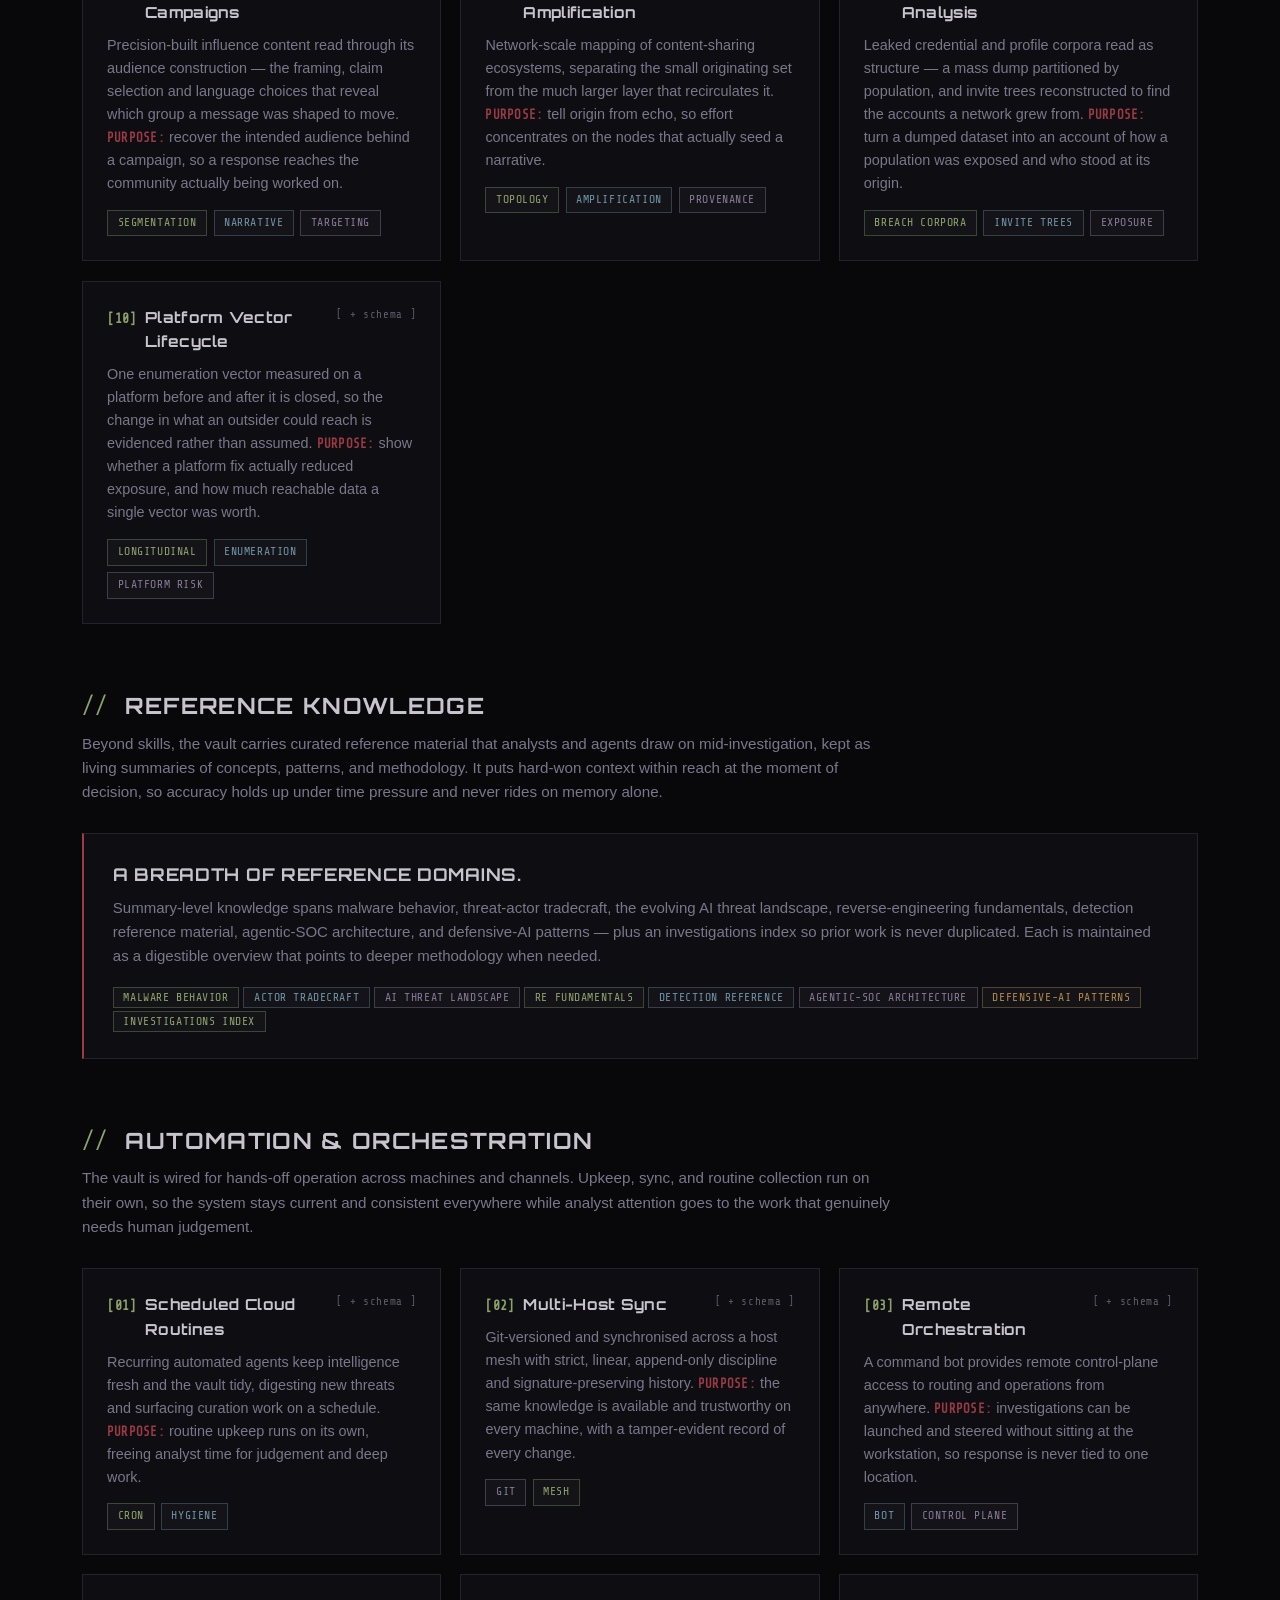
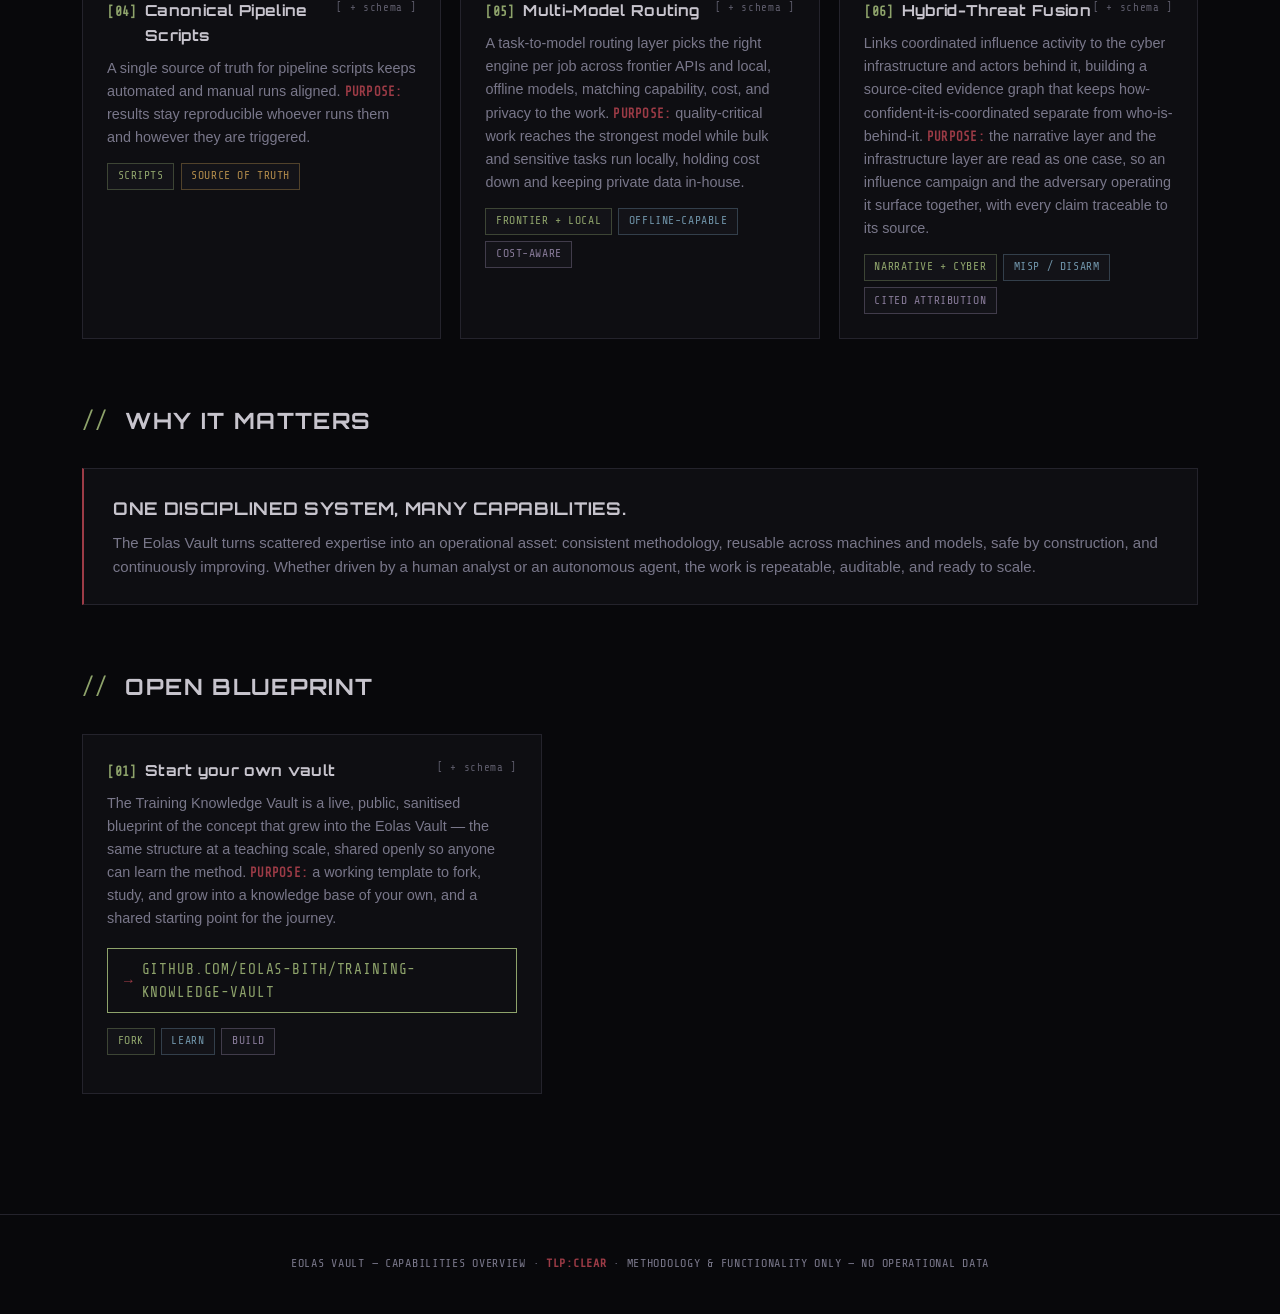
==== commit c000a356: "feat(showcase): add Breach-Corpus Analysis and Platform Vector Lifecycle case-study cards" ====
--- a/index.html
+++ b/index.html
@@ -1354,6 +1354,50 @@
 +--------+---------+
          v
    origin vs echo</pre></div></div></div>
+      <div class="card flip" tabindex="0" role="button" aria-expanded="false"><div class="flip-inner"><div class="face front"><span class="icon"></span><h3>Breach-Corpus Analysis</h3><p>Leaked credential and profile corpora read as structure — a mass dump partitioned by population, and invite trees reconstructed to find the accounts a network grew from. <strong>Purpose:</strong> turn a dumped dataset into an account of how a population was exposed and who stood at its origin.</p><div class="tags"><span class="tag a">Breach Corpora</span><span class="tag b">Invite Trees</span><span class="tag c">Exposure</span></div></div><div class="face back"><div class="back-title">Breach-Corpus Analysis</div><pre class="schema"> [leaked corpus]
+    |
+    v
++------------------+
+| NORMALISE        |
+| parse / dedupe   |
++--------+---------+
+         |
+         v
++------------------+
+| PARTITION        |
+| by population    |
++--------+---------+
+         |
+         v
++------------------+
+| INVITE TREE      |
+| seed accounts    |
++--------+---------+
+         v
+   exposure account</pre></div></div></div>
+      <div class="card flip" tabindex="0" role="button" aria-expanded="false"><div class="flip-inner"><div class="face front"><span class="icon"></span><h3>Platform Vector Lifecycle</h3><p>One enumeration vector measured on a platform before and after it is closed, so the change in what an outsider could reach is evidenced rather than assumed. <strong>Purpose:</strong> show whether a platform fix actually reduced exposure, and how much reachable data a single vector was worth.</p><div class="tags"><span class="tag a">Longitudinal</span><span class="tag b">Enumeration</span><span class="tag c">Platform Risk</span></div></div><div class="face back"><div class="back-title">Platform Vector Lifecycle</div><pre class="schema"> [vector observed]
+    |
+    v
++------------------+
+| BASELINE         |
+| reachable set    |
+| pre-fix          |
++--------+---------+
+         |
+   [ platform fix ]
+         |
+         v
++------------------+
+| RE-MEASURE       |
+| reachable set    |
+| post-fix         |
++--------+---------+
+         |
+         v
++------------------+
+| DELTA            |
+| exposure change  |
++------------------+</pre></div></div></div>
     </div>
   </section>
 
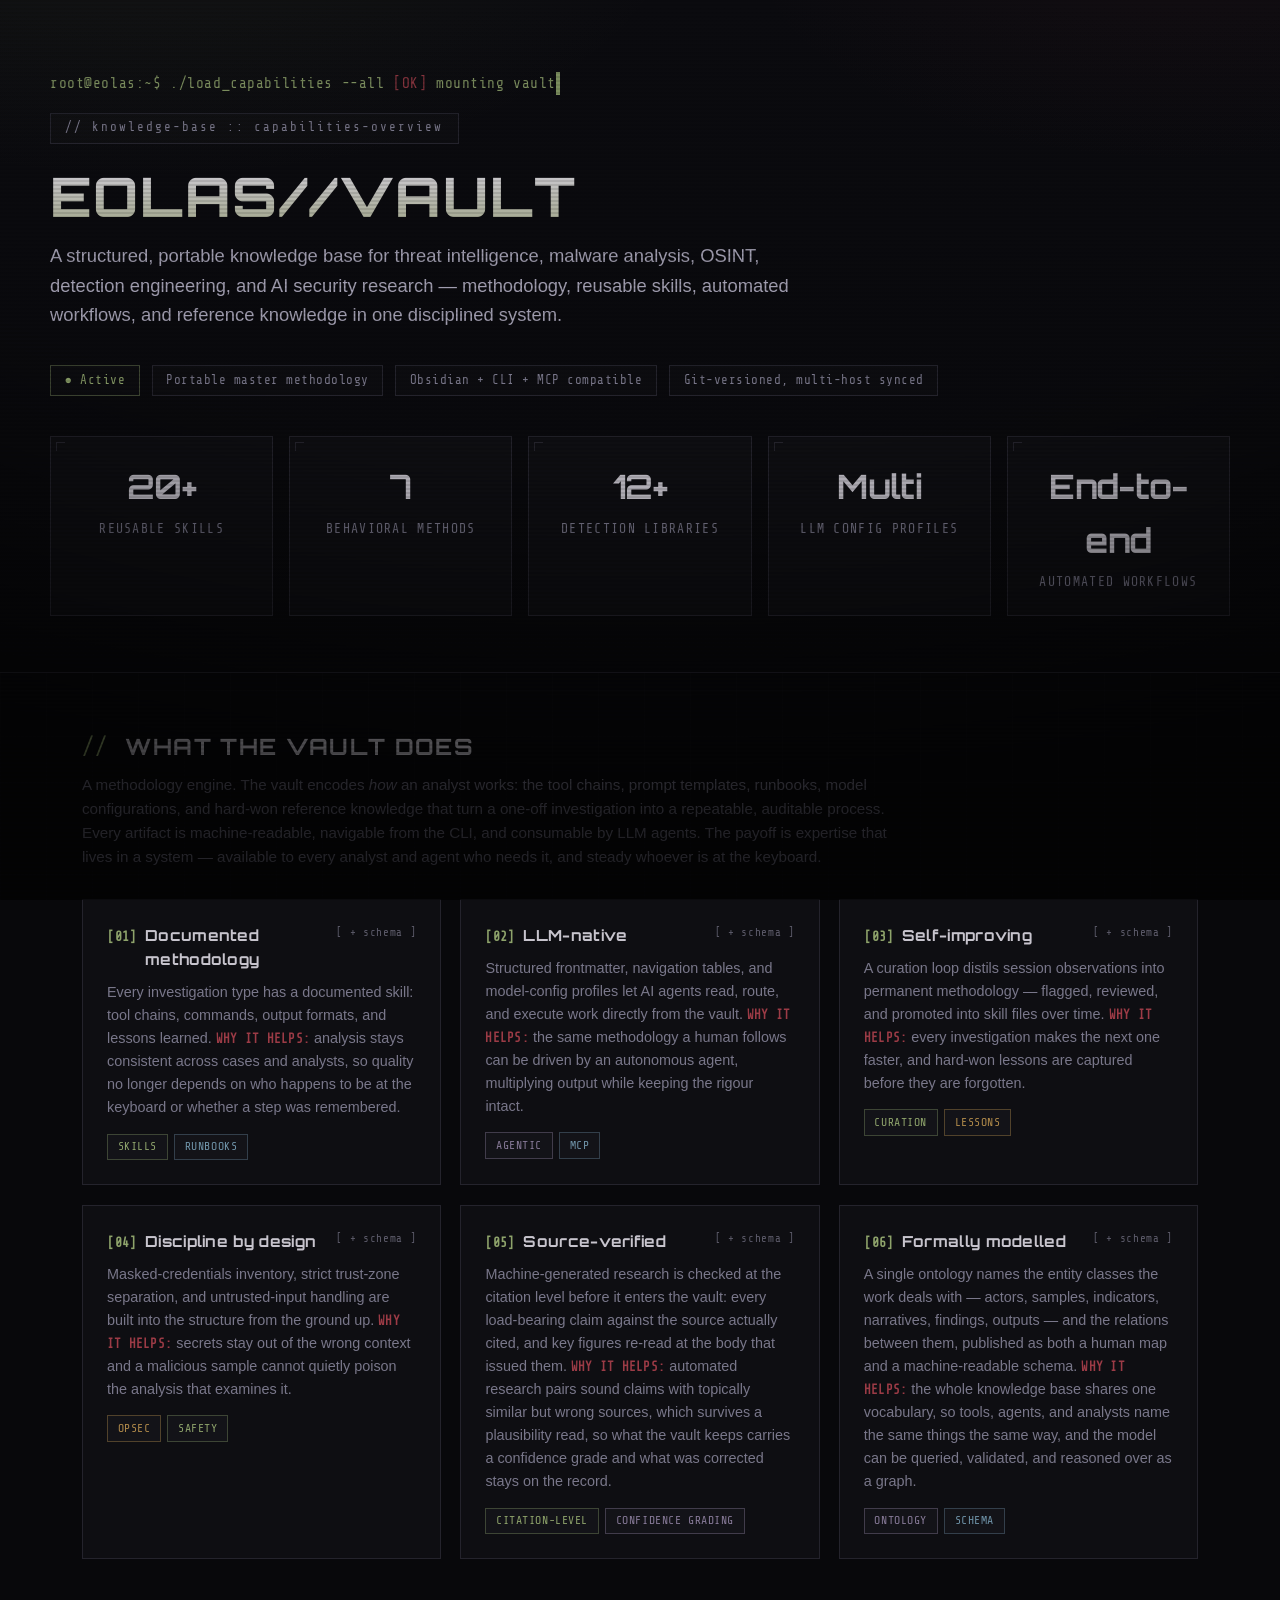
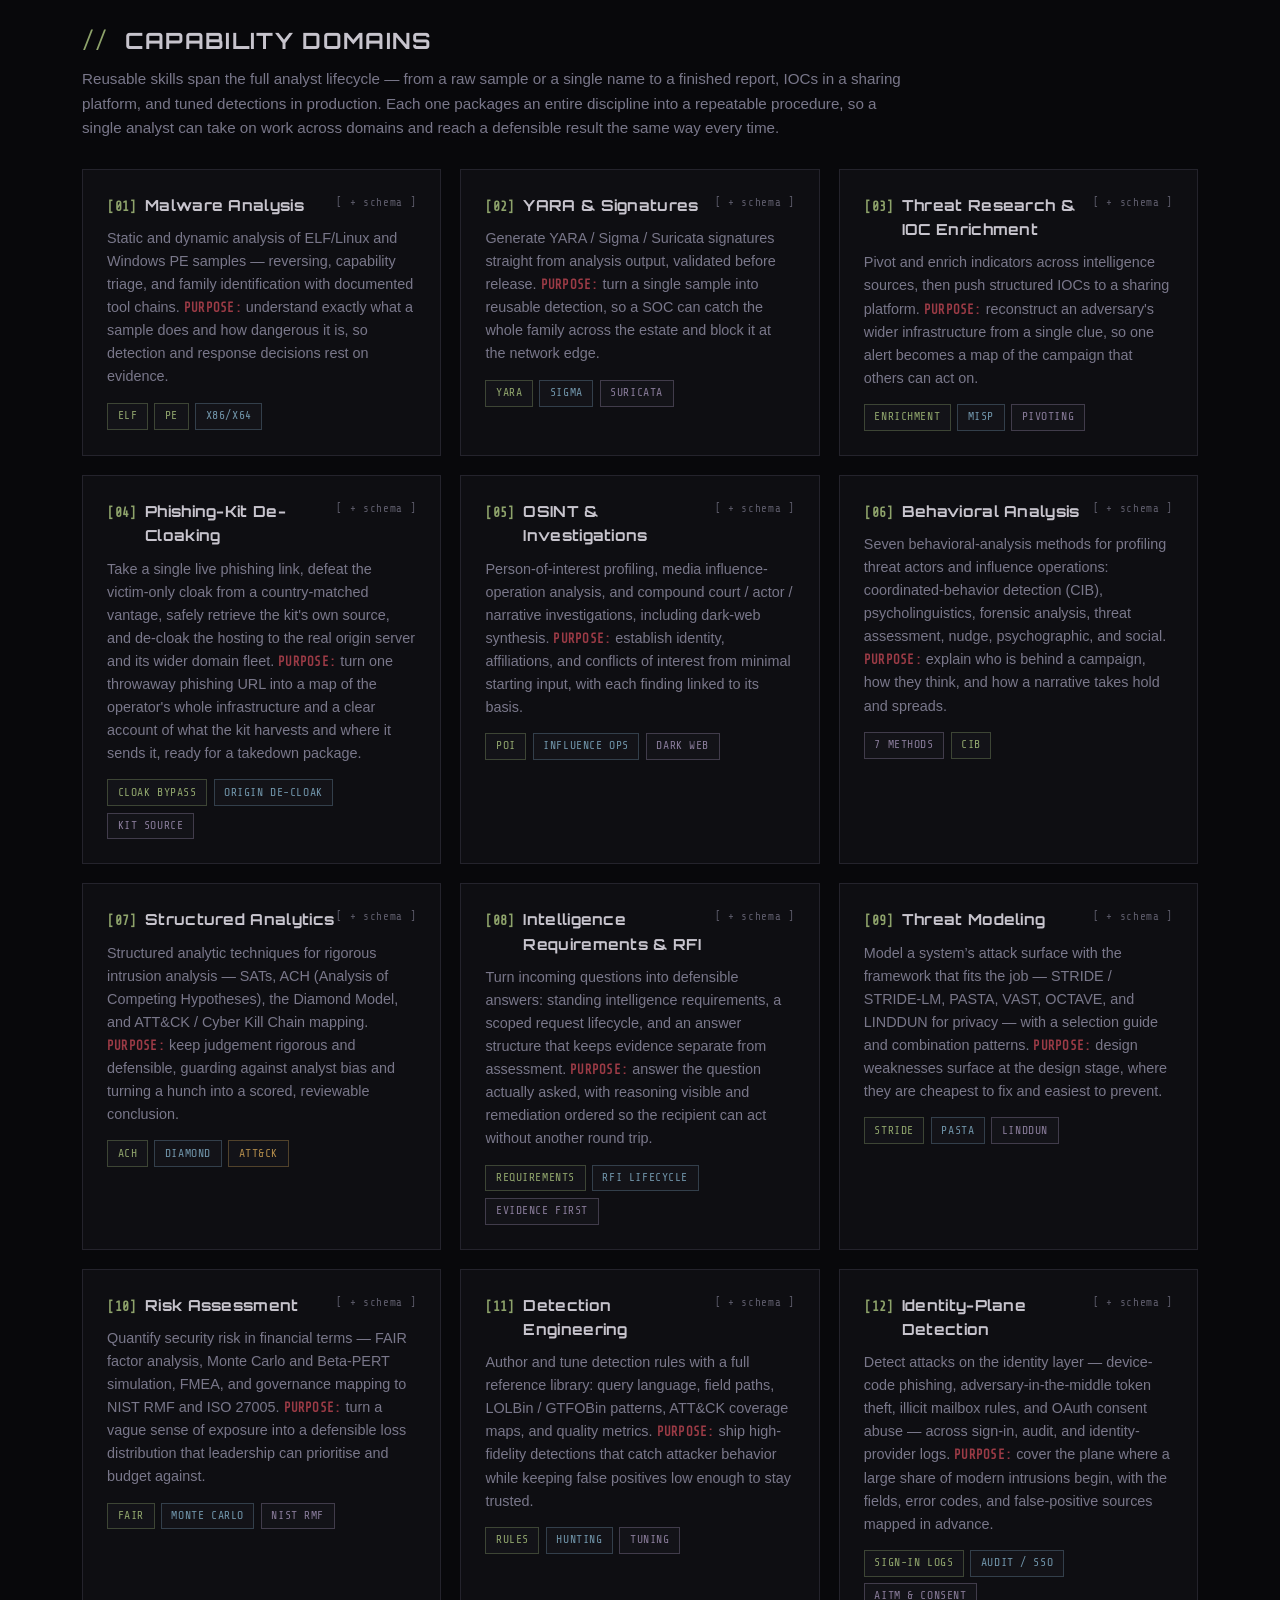
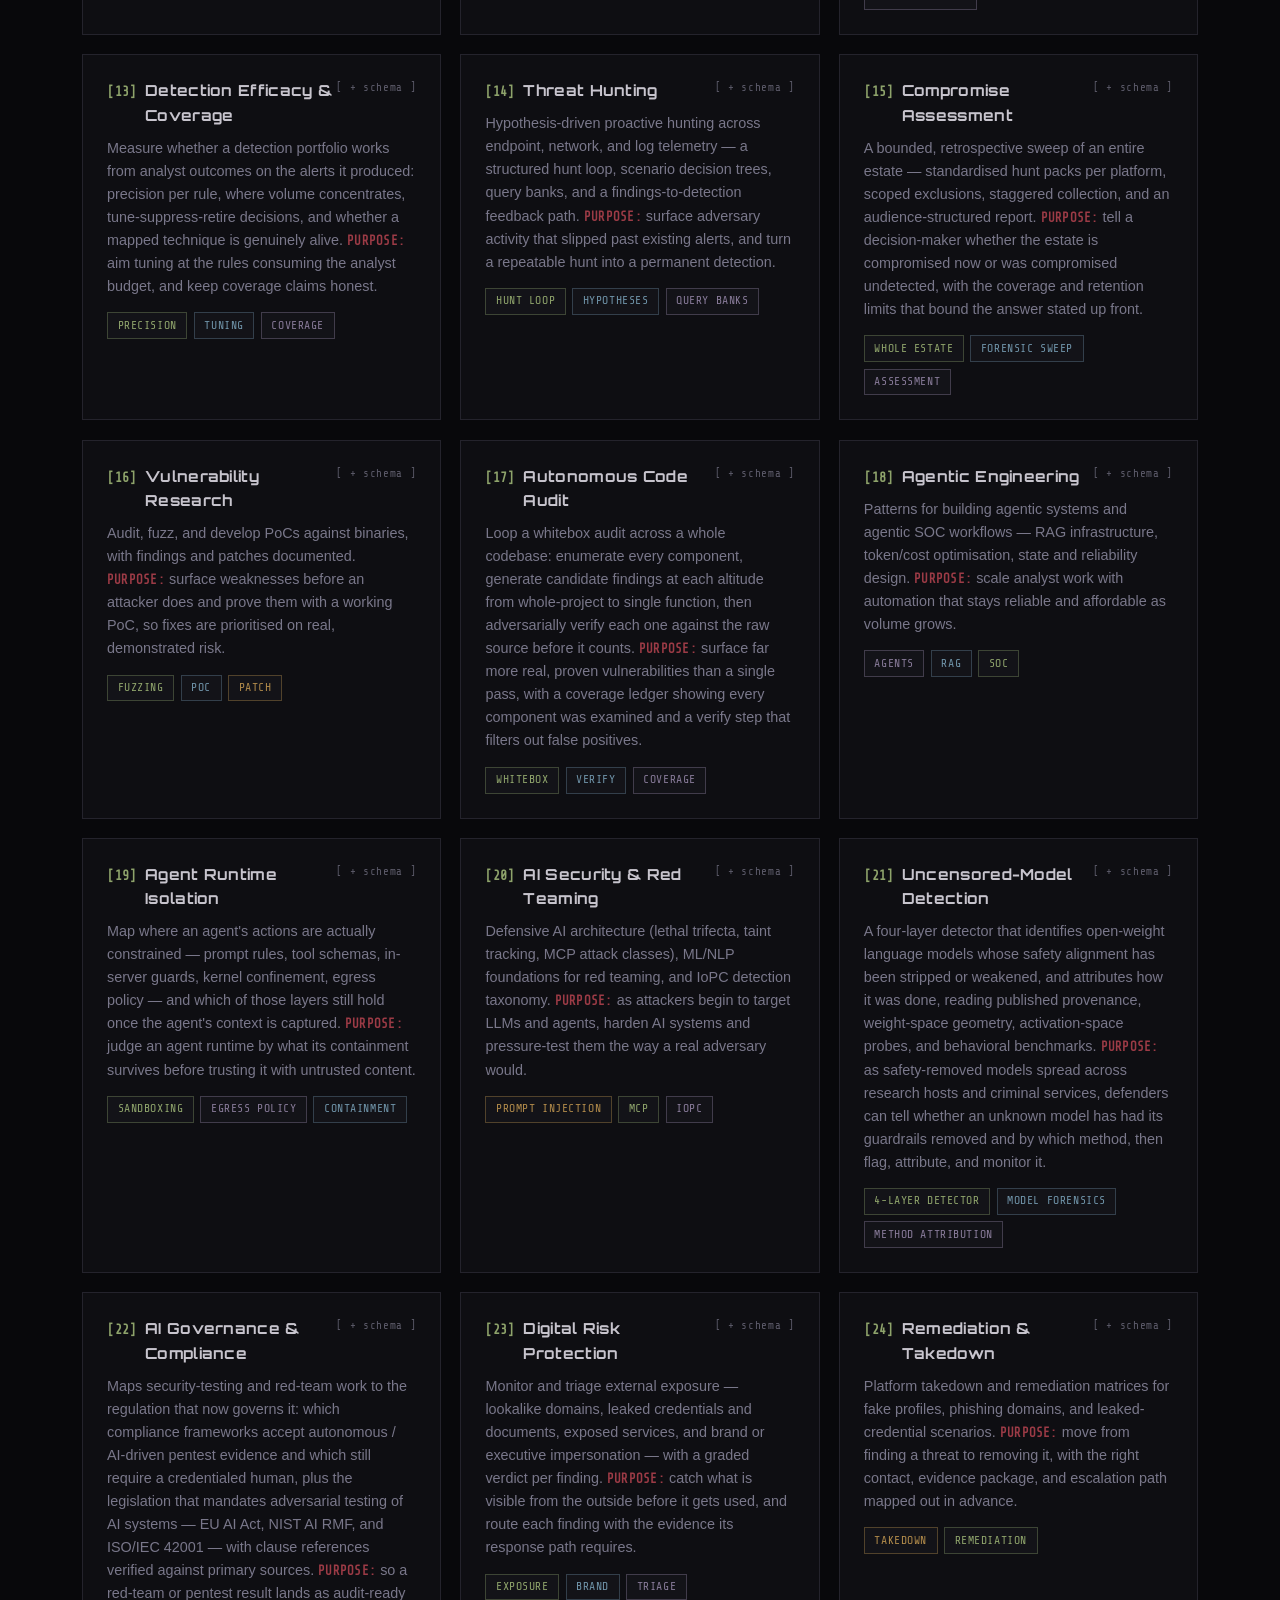
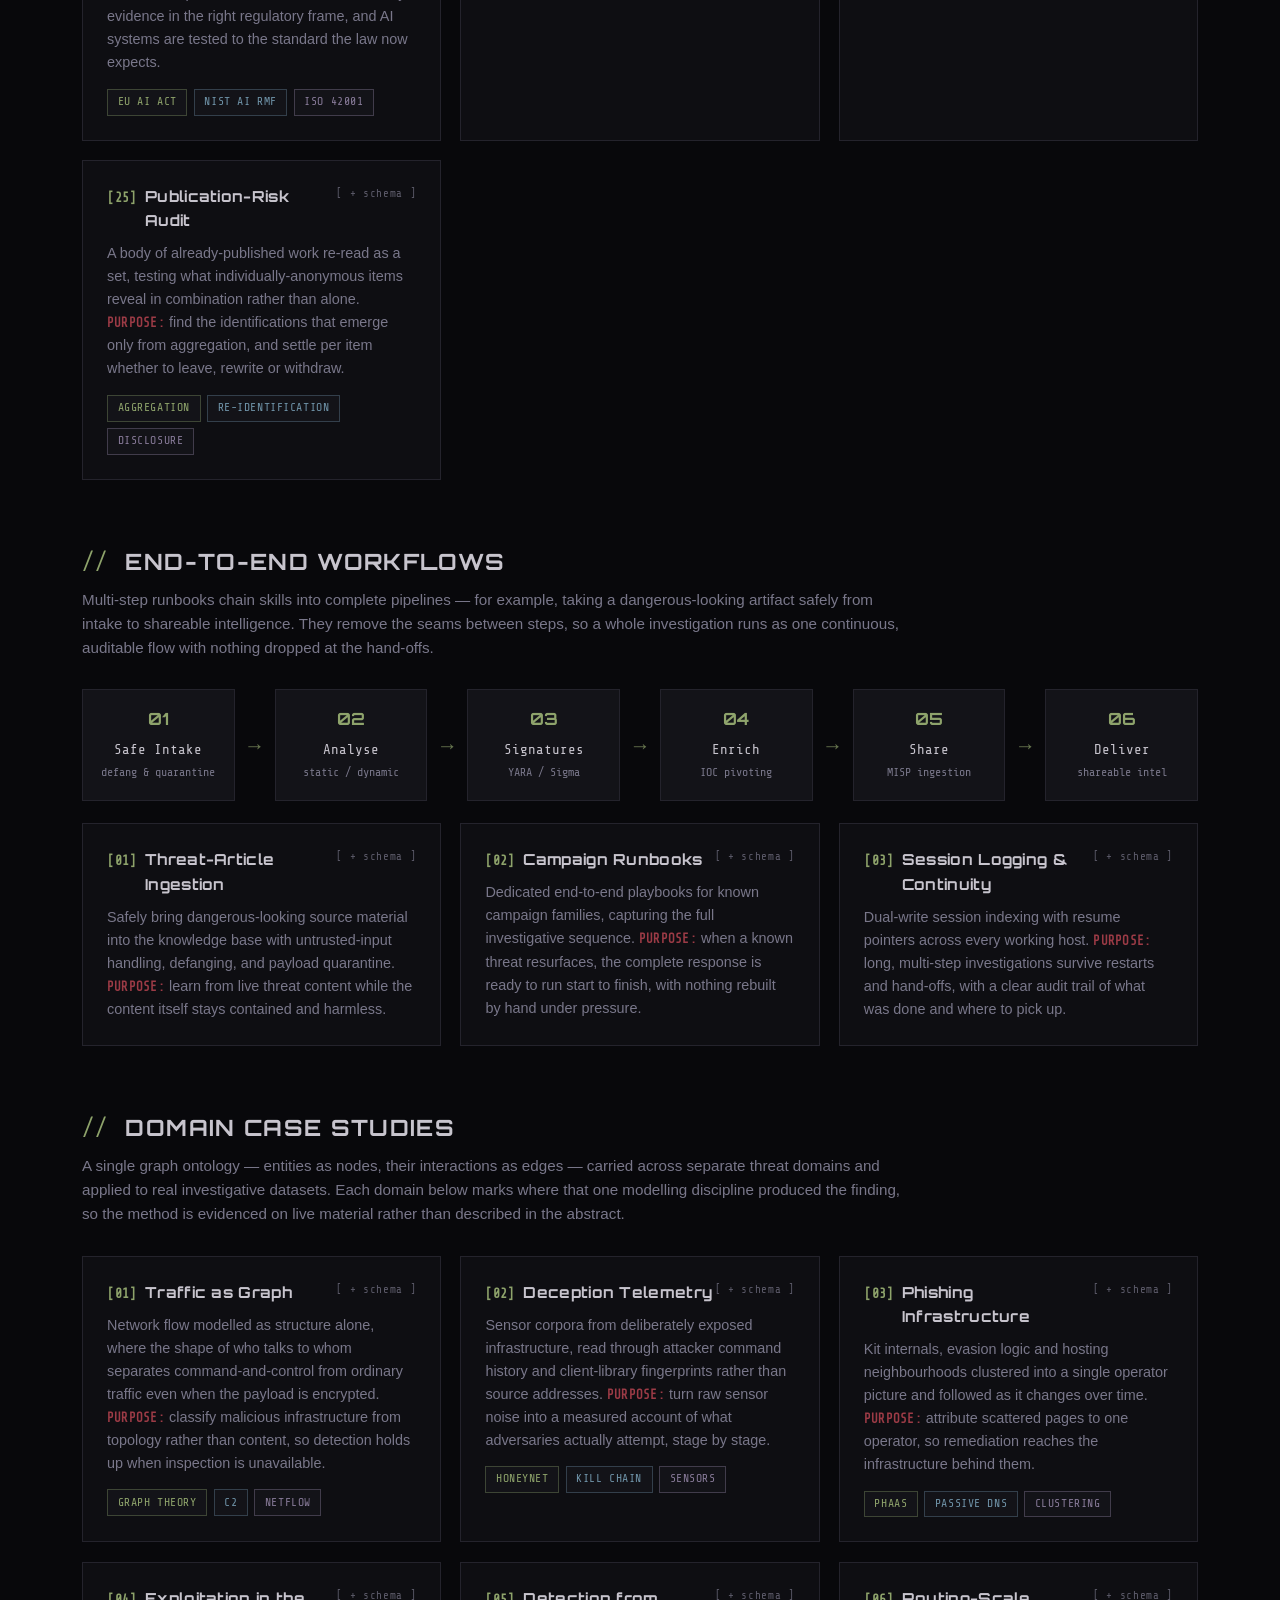
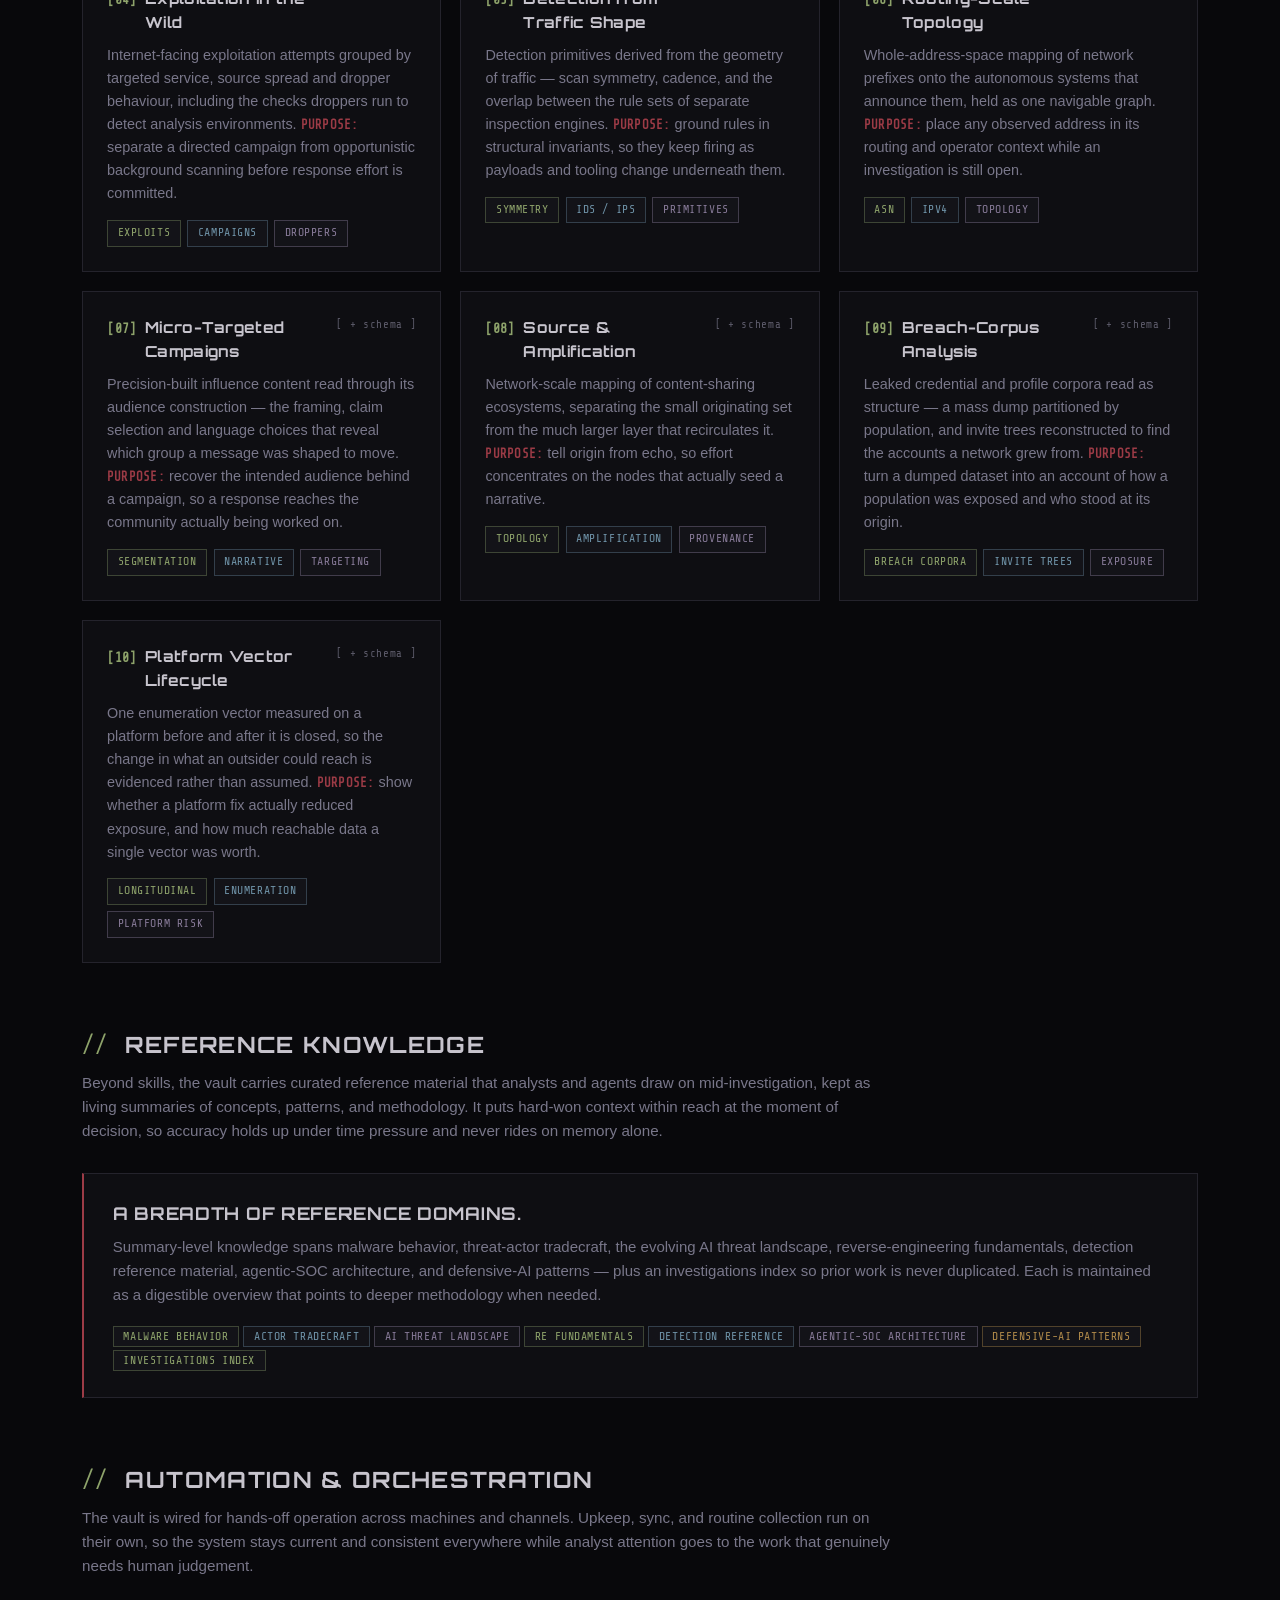
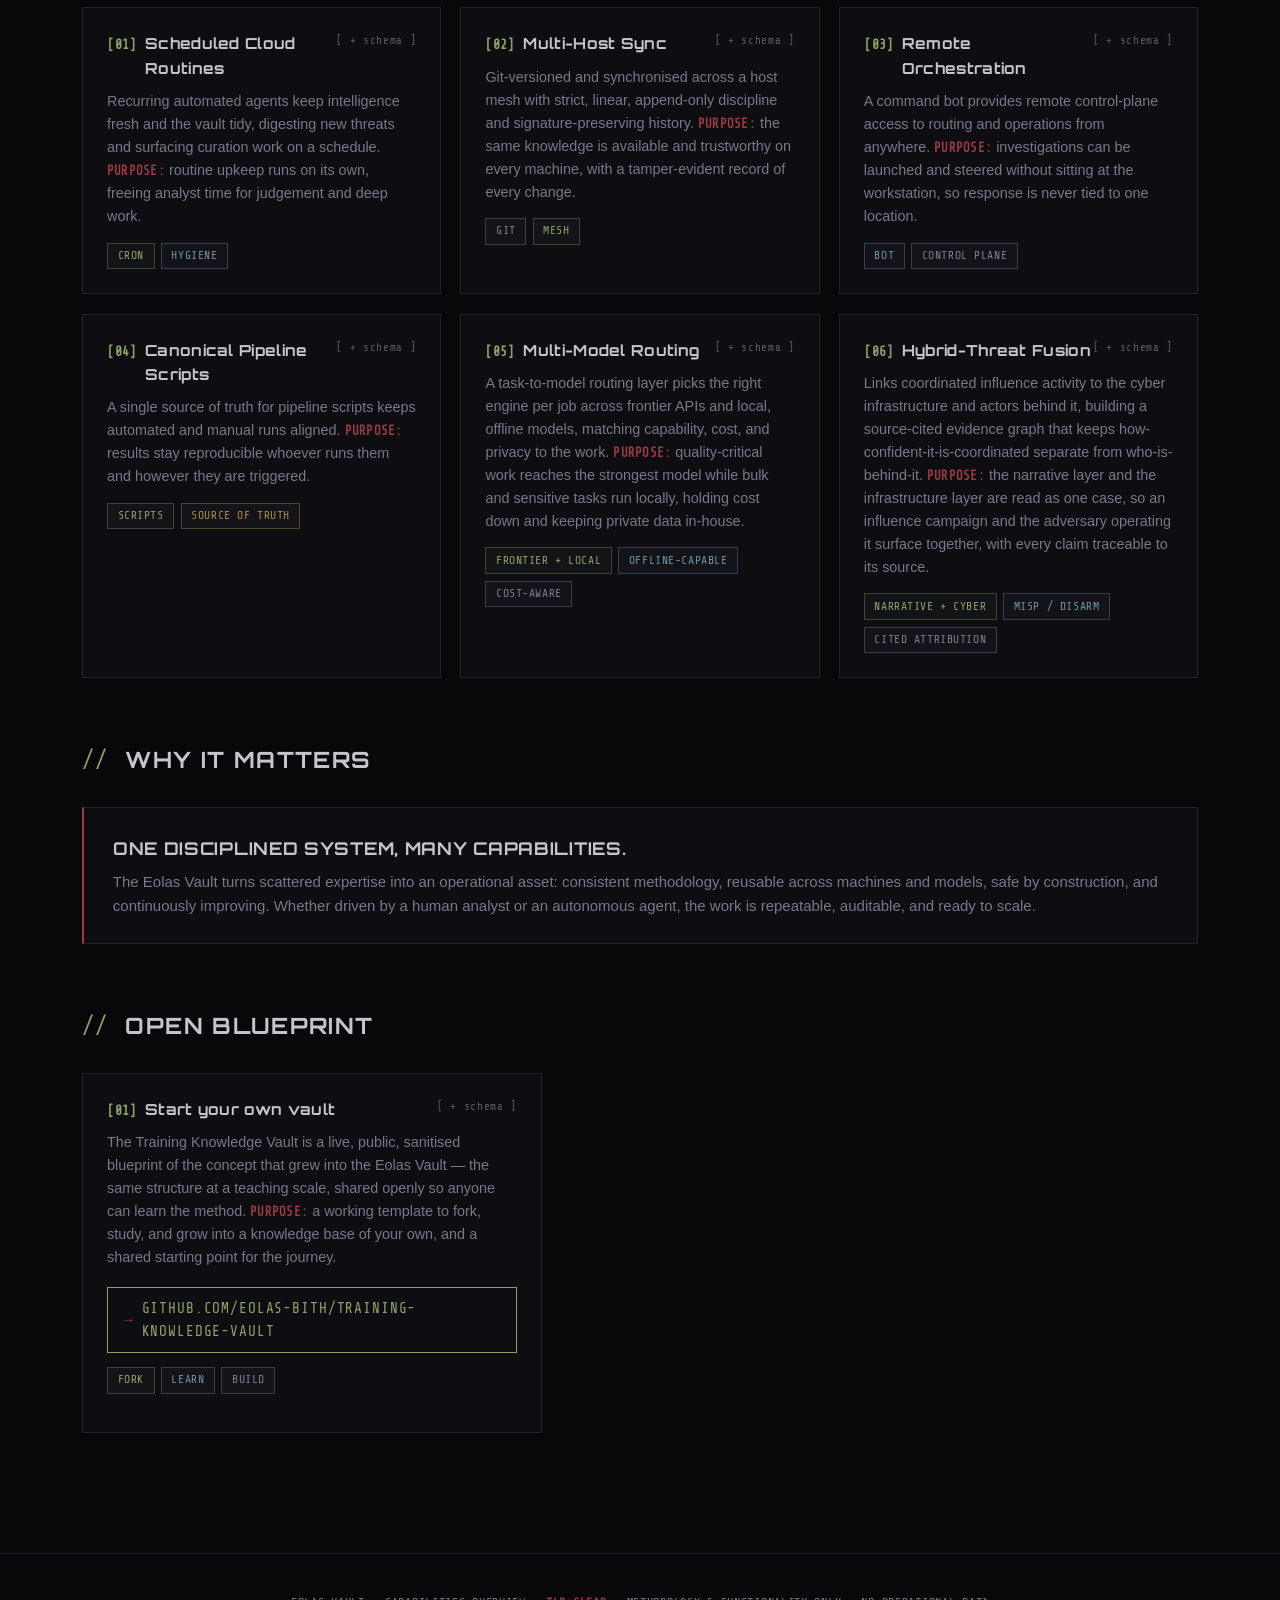
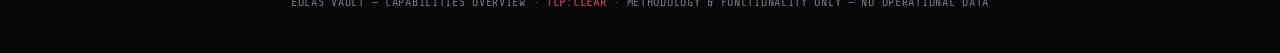
==== commit 2f5dc6d0: "feat(showcase): add Publication-Risk Audit capability card" ====
--- a/index.html
+++ b/index.html
@@ -1103,7 +1103,30 @@
 | escalation path |
 +--------+--------+
          v
- [removal verified]</pre></div></div></div>
+ [removal verified]</pre></div></div></div><div class="card flip" tabindex="0" role="button" aria-expanded="false"><div class="flip-inner"><div class="face front"><span class="icon"></span><h3>Publication-Risk Audit</h3><p>A body of already-published work re-read as a set, testing what individually-anonymous items reveal in combination rather than alone. <strong>Purpose:</strong> find the identifications that emerge only from aggregation, and settle per item whether to leave, rewrite or withdraw.</p><div class="tags"><span class="tag a">Aggregation</span><span class="tag b">Re-identification</span><span class="tag c">Disclosure</span></div></div><div class="face back"><div class="back-title">Publication-Risk Audit</div><pre class="schema"> [published corpus]
+    |
+    v
++------------------+
+| PER-ITEM READ    |
+| full text, not   |
+| titles           |
++--------+---------+
+         |
+         v
++------------------+
+| CROSS-REFERENCE  |
+| item pairs that  |
+| identify         |
++--------+---------+
+         |
+         v
++------------------+
+| DISPOSITION      |
+| leave / rewrite  |
+| / withdraw       |
++--------+---------+
+         v
+   verify propagation</pre></div></div></div>
     </div>
   </section>
 
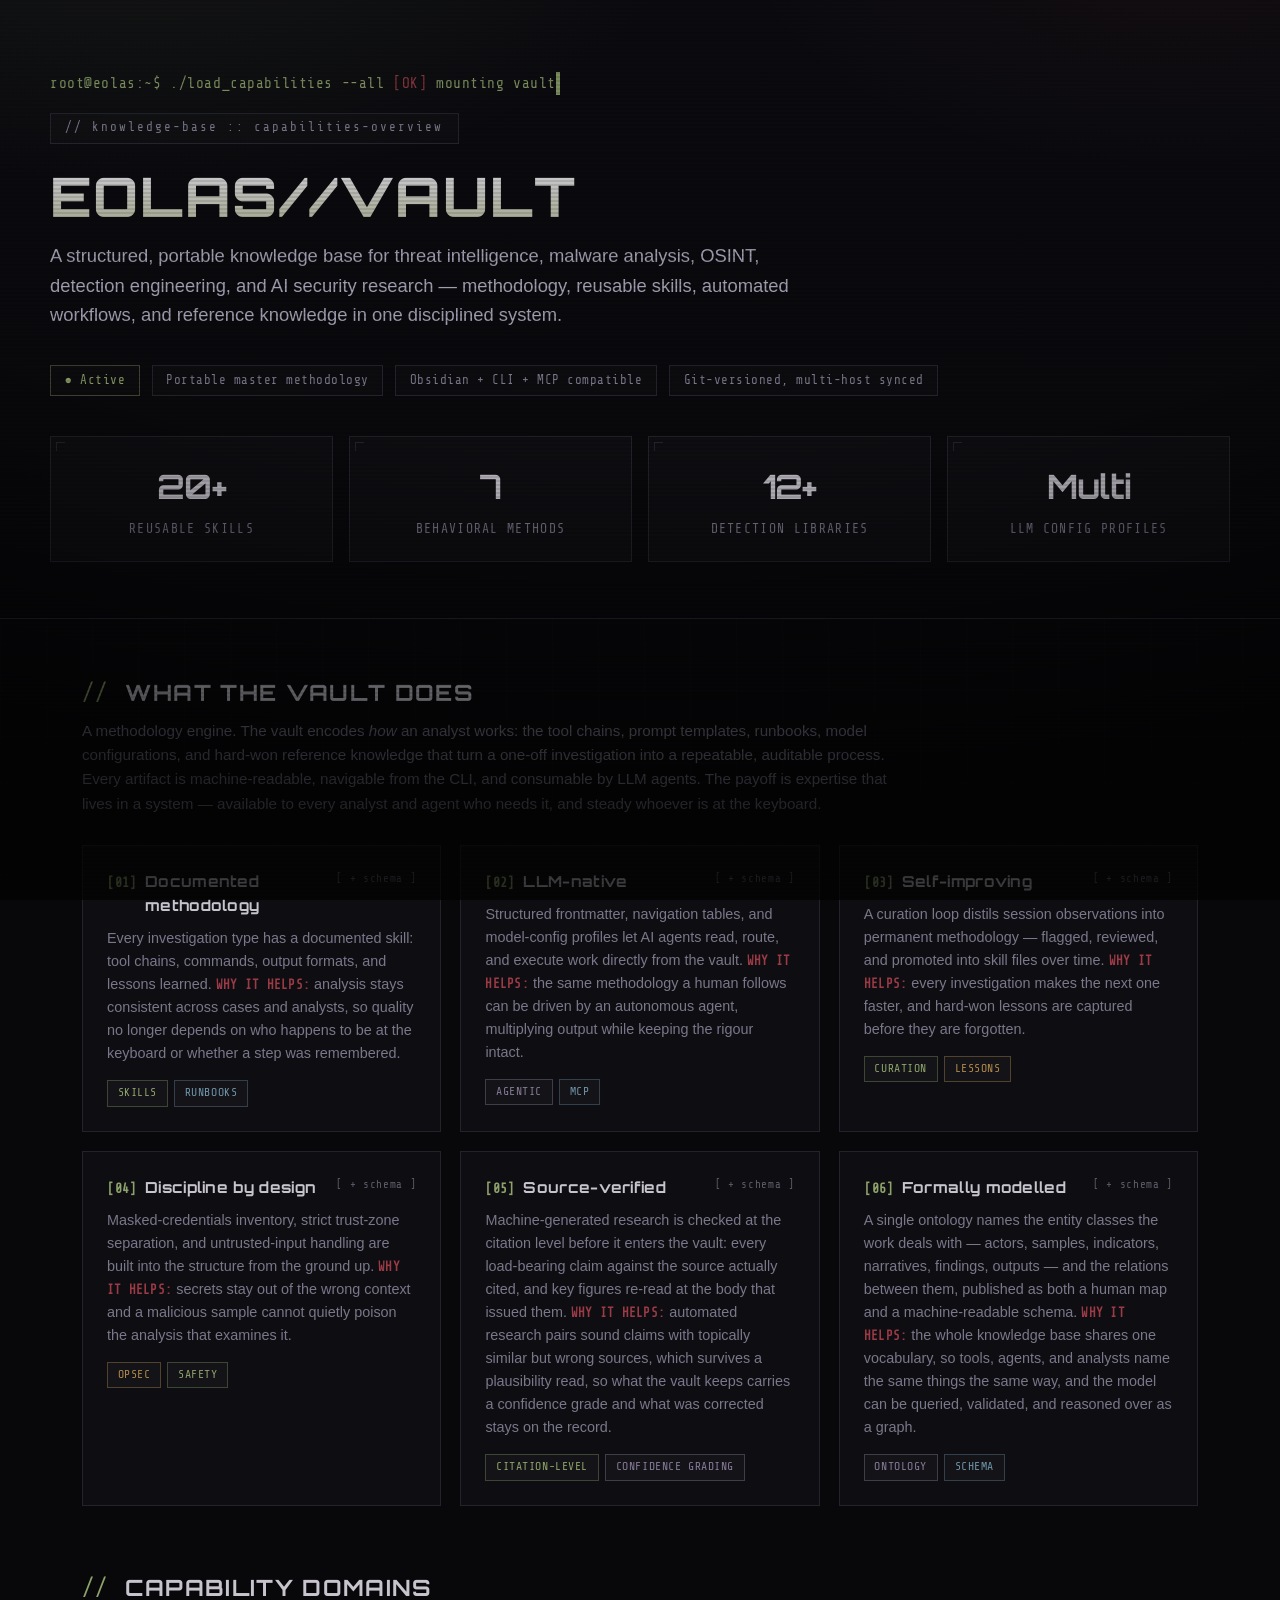
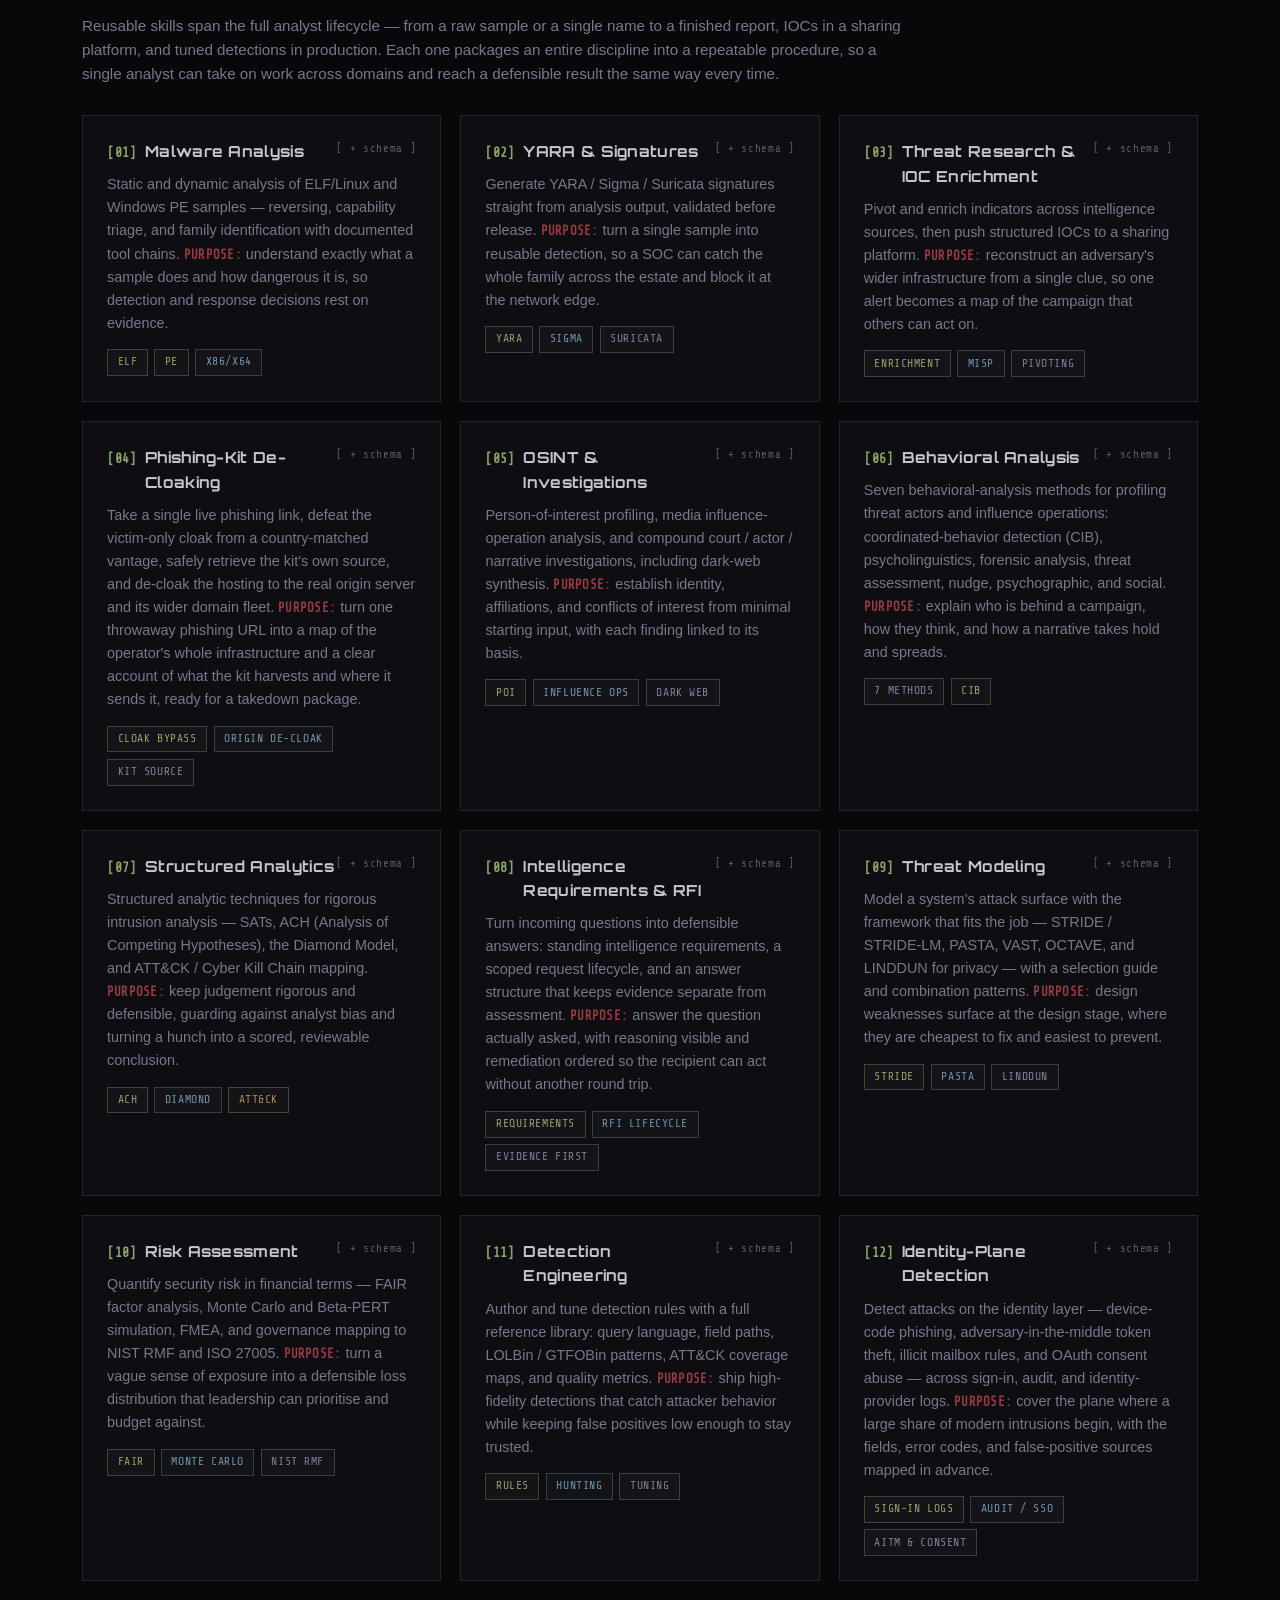
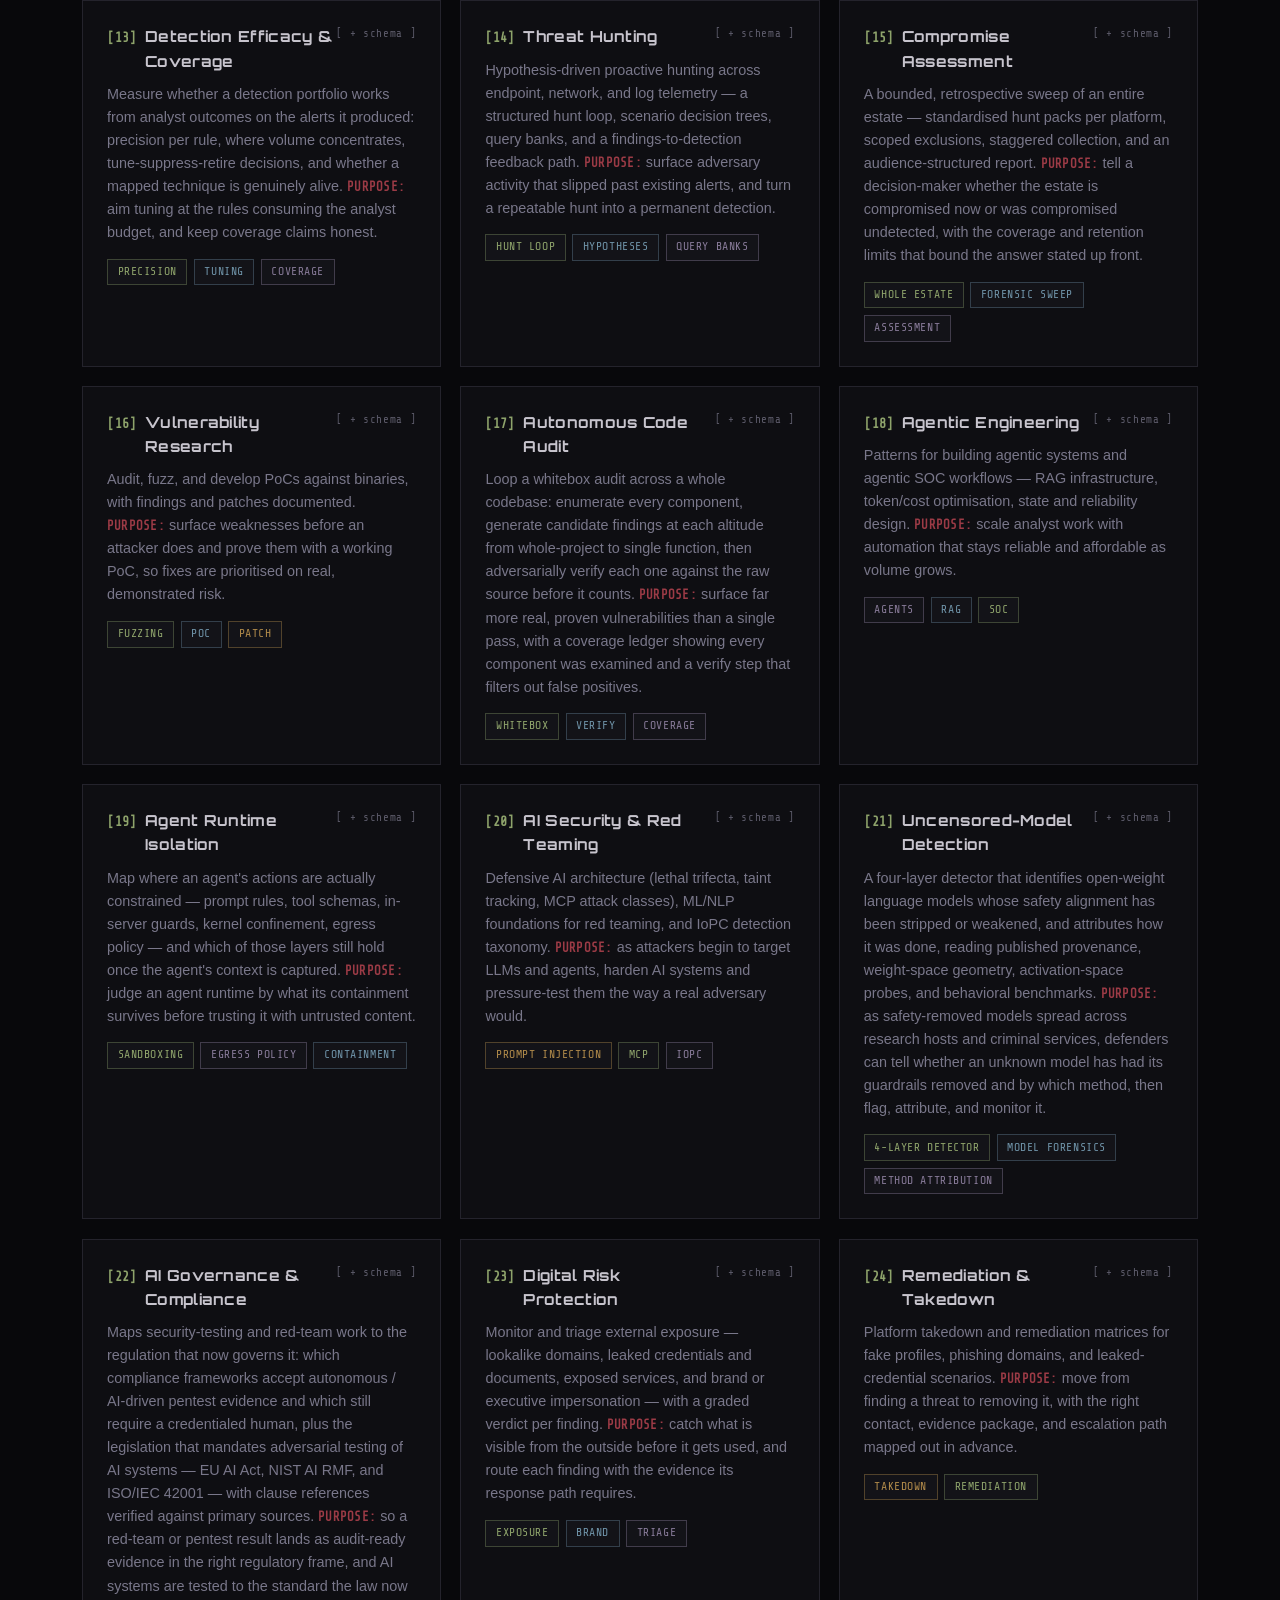
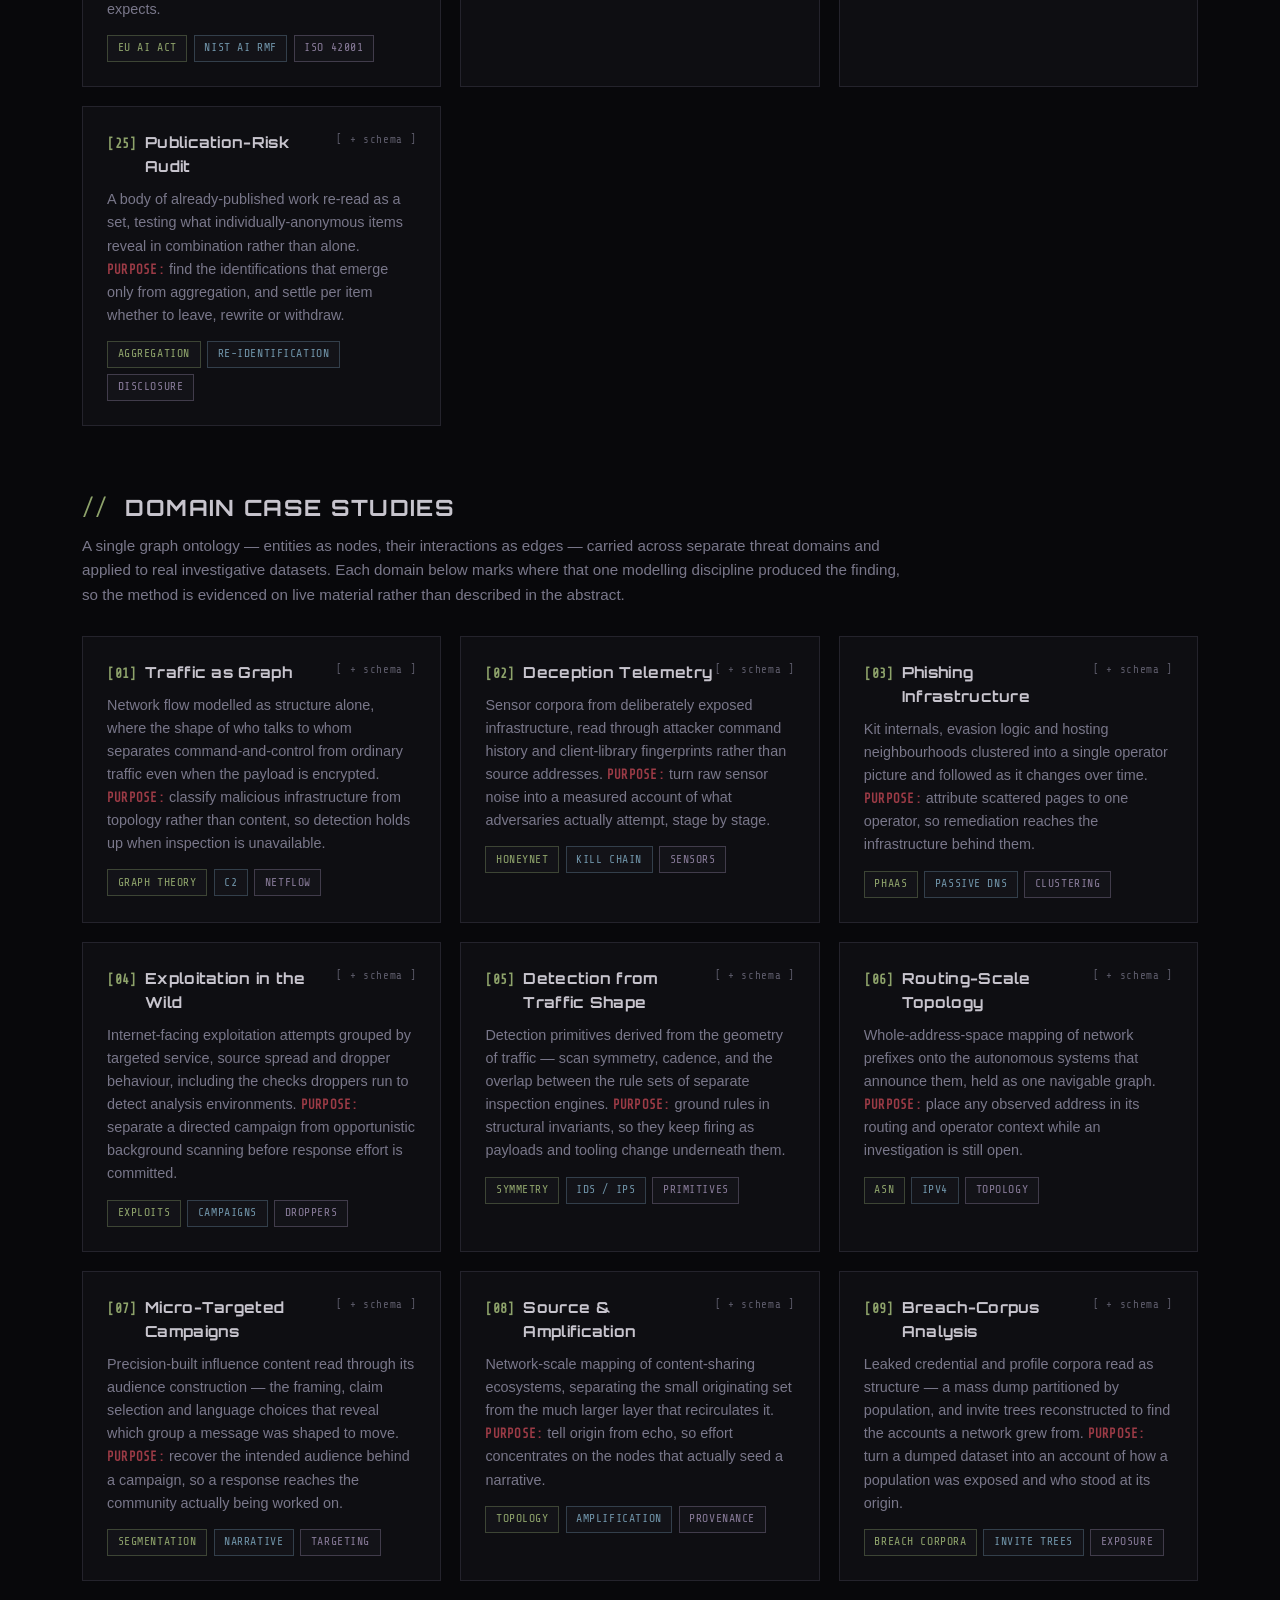
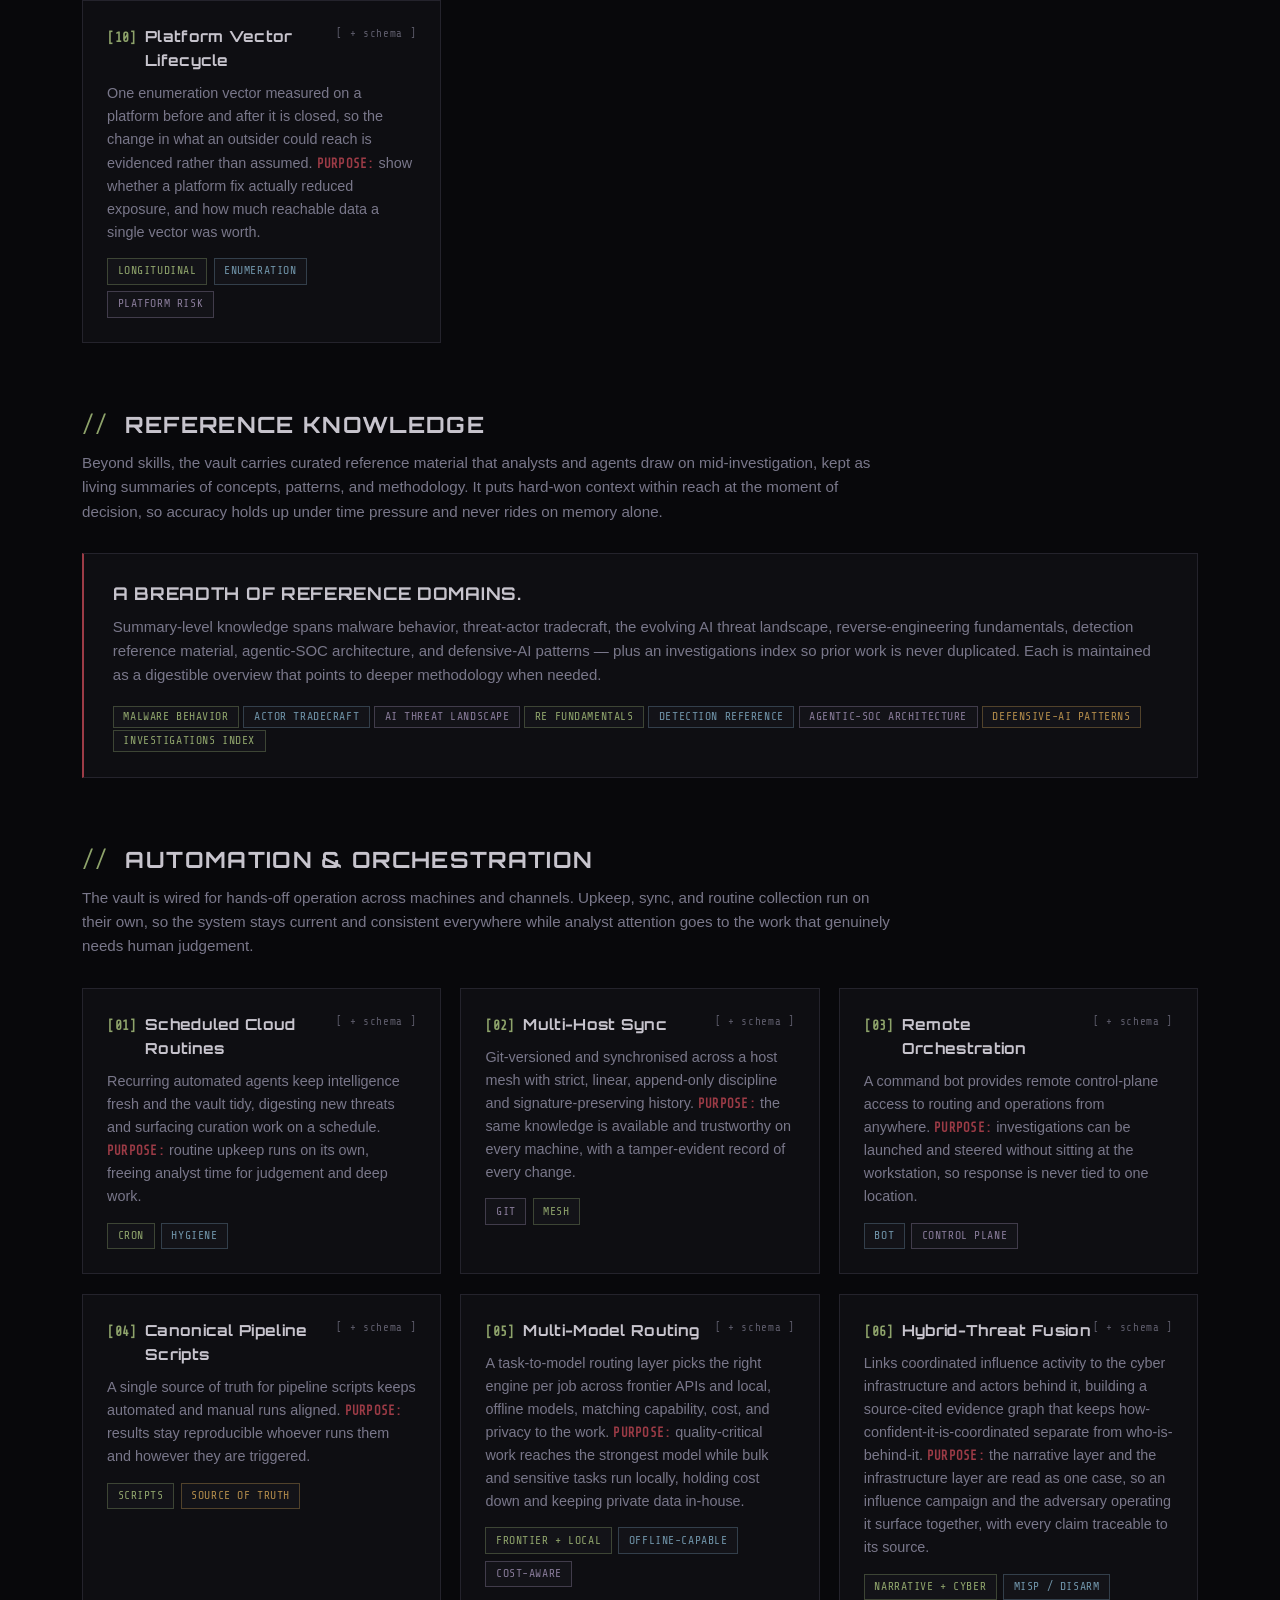
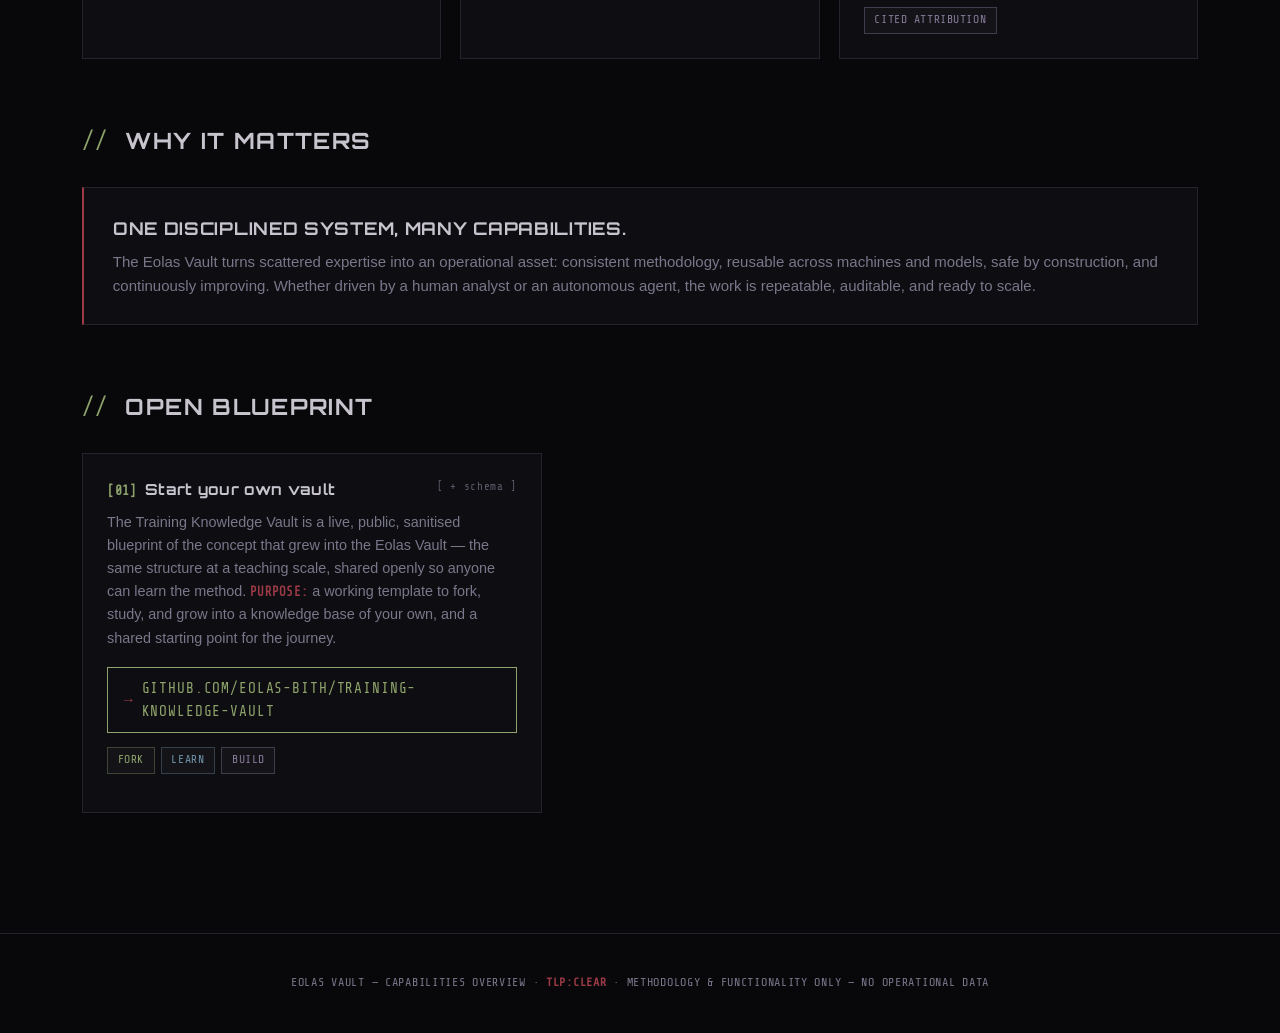
==== commit 3c8f09cb: "Remove End-to-End Workflows section, its flow schema, cards and orphan stat tile" ====
--- a/index.html
+++ b/index.html
@@ -128,18 +128,6 @@
   .tag.c { color: var(--accent-purple); border-color: rgba(167,139,250,0.35); }
   .tag.w { color: var(--accent-warn); border-color: rgba(245,158,11,0.35); }
 
-  /* feature list (workflows / pipeline) */
-  .flow {
-    display: flex; flex-wrap: wrap; align-items: stretch; gap: 0.6rem; margin-top: 0.5rem;
-  }
-  .flow-box {
-    flex: 1 1 150px; background-color: var(--bg-tertiary); border: 1px solid var(--border-color);
-    border-radius: 10px; padding: 1rem; text-align: center; font-size: 0.88rem;
-  }
-  .flow-box .fi { font-size: 1.4rem; display: block; margin-bottom: 0.4rem; }
-  .flow-box small { color: var(--text-secondary); }
-  .flow-arrow { align-self: center; color: var(--accent); font-size: 1.3rem; }
-
   /* two-column capability list */
   .domain-list { display: grid; grid-template-columns: repeat(auto-fill, minmax(330px,1fr)); gap: 0.7rem; }
   .domain-item {
@@ -170,7 +158,6 @@
     header { padding: 3rem 1.4rem 2.5rem; }
     main { padding: 2.5rem 1.4rem; }
     .stats-grid { grid-template-columns: 1fr 1fr; }
-    .flow-arrow { display: none; }
   }
 
   /* ============================================================
@@ -292,7 +279,7 @@
 
   /* numbered capability slots, no emoji, no glow */
   .card-grid { counter-reset: slot; }
-  .card .icon, .flow-box .fi, .domain-item .di { display: none; }
+  .card .icon, .domain-item .di { display: none; }
   .card {
     background: var(--bg-secondary);
     border: 1px solid var(--border-color); border-radius: 0;
@@ -321,15 +308,6 @@
   .tag.b { color: var(--accent-2); border-color: rgba(111,147,168,0.35); }
   .tag.c { color: var(--accent-purple); border-color: rgba(135,122,152,0.4); }
   .tag.w { color: var(--accent-warn); border-color: rgba(176,138,74,0.4); }
-
-  .flow { counter-reset: step; }
-  .flow-box { background: var(--bg-tertiary); border: 1px solid var(--border-color); border-radius: 0; font-family: var(--mono); }
-  .flow-box::before {
-    counter-increment: step; content: counter(step, decimal-leading-zero);
-    display: block; font-family: var(--display); font-weight: 700; color: var(--accent);
-    font-size: 1.05rem; margin-bottom: 0.35rem;
-  }
-  .flow-arrow { color: var(--accent); opacity: 0.7; }
 
   .domain-item { background: var(--bg-secondary); border: 1px solid var(--border-color); border-radius: 0; }
 
@@ -423,7 +401,6 @@
       <div class="stat-card"><div class="stat-number">7</div><div class="stat-label">Behavioral Methods</div></div>
       <div class="stat-card"><div class="stat-number">12+</div><div class="stat-label">Detection Libraries</div></div>
       <div class="stat-card"><div class="stat-number">Multi</div><div class="stat-label">LLM Config Profiles</div></div>
-      <div class="stat-card"><div class="stat-number">End-to-end</div><div class="stat-label">Automated Workflows</div></div>
     </div>
   </div>
 </header>
@@ -1130,87 +1107,6 @@
     </div>
   </section>
 
-  <!-- PIPELINE / WORKFLOW -->
-  <section id="workflows">
-    <div class="section-head">
-      <h2><span class="bar"></span>End-to-End Workflows</h2>
-      <p>Multi-step runbooks chain skills into complete pipelines — for example, taking a dangerous-looking artifact safely from intake to shareable intelligence. They remove the seams between steps, so a whole investigation runs as one continuous, auditable flow with nothing dropped at the hand-offs.</p>
-    </div>
-    <div class="flow">
-      <div class="flow-box"><span class="fi">📥</span>Safe Intake<br><small>defang & quarantine</small></div>
-      <div class="flow-arrow">→</div>
-      <div class="flow-box"><span class="fi">🔬</span>Analyse<br><small>static / dynamic</small></div>
-      <div class="flow-arrow">→</div>
-      <div class="flow-box"><span class="fi">📐</span>Signatures<br><small>YARA / Sigma</small></div>
-      <div class="flow-arrow">→</div>
-      <div class="flow-box"><span class="fi">🛰️</span>Enrich<br><small>IOC pivoting</small></div>
-      <div class="flow-arrow">→</div>
-      <div class="flow-box"><span class="fi">📤</span>Share<br><small>MISP ingestion</small></div>
-      <div class="flow-arrow">→</div>
-      <div class="flow-box"><span class="fi">📝</span>Deliver<br><small>shareable intel</small></div>
-    </div>
-    <div class="card-grid" style="margin-top:1.4rem;">
-      <div class="card flip" tabindex="0" role="button" aria-expanded="false"><div class="flip-inner"><div class="face front"><span class="icon">📰</span><h3>Threat-Article Ingestion</h3><p>Safely bring dangerous-looking source material into the knowledge base with untrusted-input handling, defanging, and payload quarantine. <strong>Purpose:</strong> learn from live threat content while the content itself stays contained and harmless.</p></div><div class="face back"><div class="back-title">Threat-Article Ingestion</div><pre class="schema"> [dangerous article]
-          |
-          v
-+-----------------+
-| untrusted-input |
-| handling        |
-+--------+--------+
-         v
-+-----------------+
-| defang IOCs +   |
-| quarantine      |
-| payloads        |
-+--------+--------+
-         v
-+-----------------+
-| extract intel   |
-| safely          |
-+--------+--------+
-         v
-  [vault knowledge]</pre></div></div></div>
-      <div class="card flip" tabindex="0" role="button" aria-expanded="false"><div class="flip-inner"><div class="face front"><span class="icon">🐉</span><h3>Campaign Runbooks</h3><p>Dedicated end-to-end playbooks for known campaign families, capturing the full investigative sequence. <strong>Purpose:</strong> when a known threat resurfaces, the complete response is ready to run start to finish, with nothing rebuilt by hand under pressure.</p></div><div class="face back"><div class="back-title">Campaign Runbooks</div><pre class="schema">  [known campaign
-    resurfaces]
-         |
-         v
-+----------------+
-| dedicated      |
-| runbook        |
-| intake->report |
-+-------+--------+
-        v
-+----------------+
-| chained skills |
-| analyse. sign. |
-| enrich. share  |
-+-------+--------+
-        v
- [full response,
-  nothing rebuilt]</pre></div></div></div>
-      <div class="card flip" tabindex="0" role="button" aria-expanded="false"><div class="flip-inner"><div class="face front"><span class="icon">📔</span><h3>Session Logging & Continuity</h3><p>Dual-write session indexing with resume pointers across every working host. <strong>Purpose:</strong> long, multi-step investigations survive restarts and hand-offs, with a clear audit trail of what was done and where to pick up.</p></div><div class="face back"><div class="back-title">Session Logging</div><pre class="schema"> [session starts]
-         |
-         v
-+----------------+
-| dual-write log |
-| local + vault  |
-+-------+--------+
-        v
-+----------------+
-| milestones +   |
-| resume pointer |
-+-------+--------+
-        v
-   interrupted?
-    |        |
-   yes       no
-    |        |
-    v        v
- [resume    [audit
-  exactly]   trail]</pre></div></div></div>
-    </div>
-  </section>
-
   <!-- DOMAIN CASE STUDIES -->
   <section id="case-studies">
     <div class="section-head">
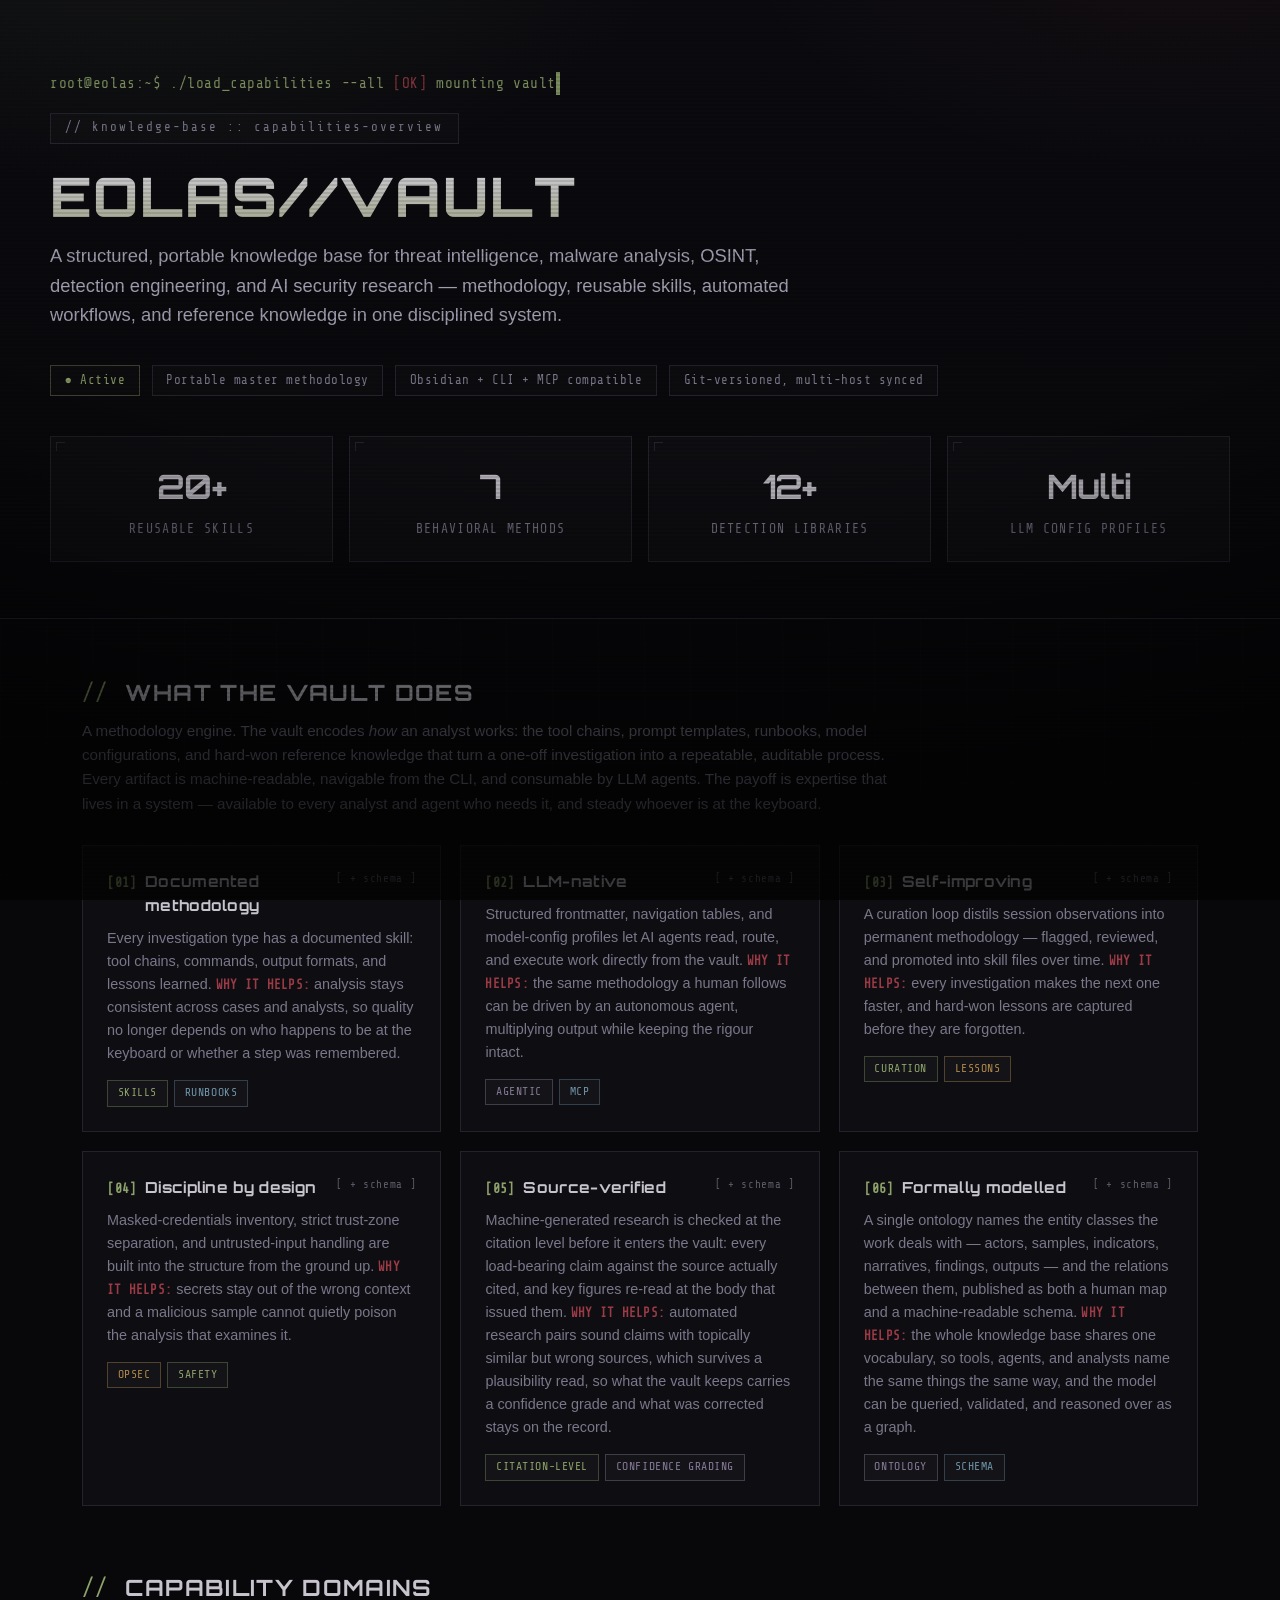
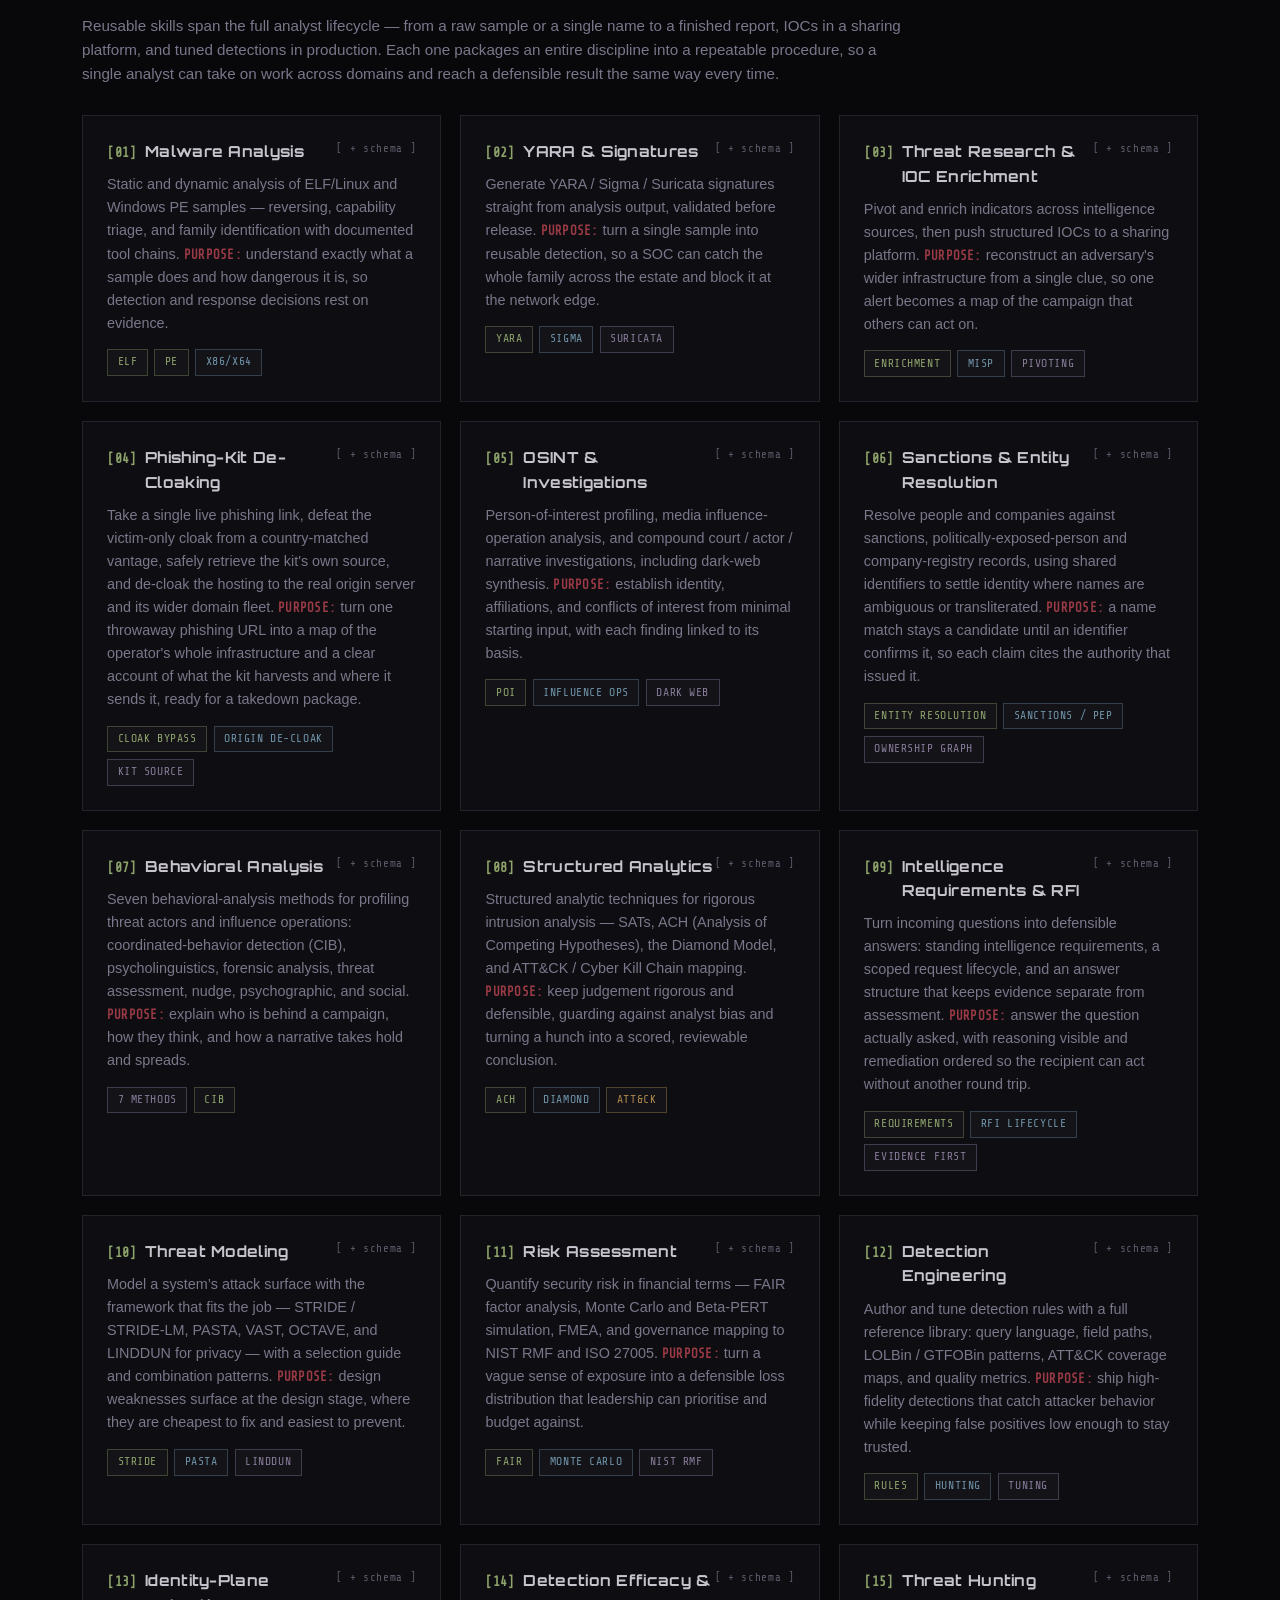
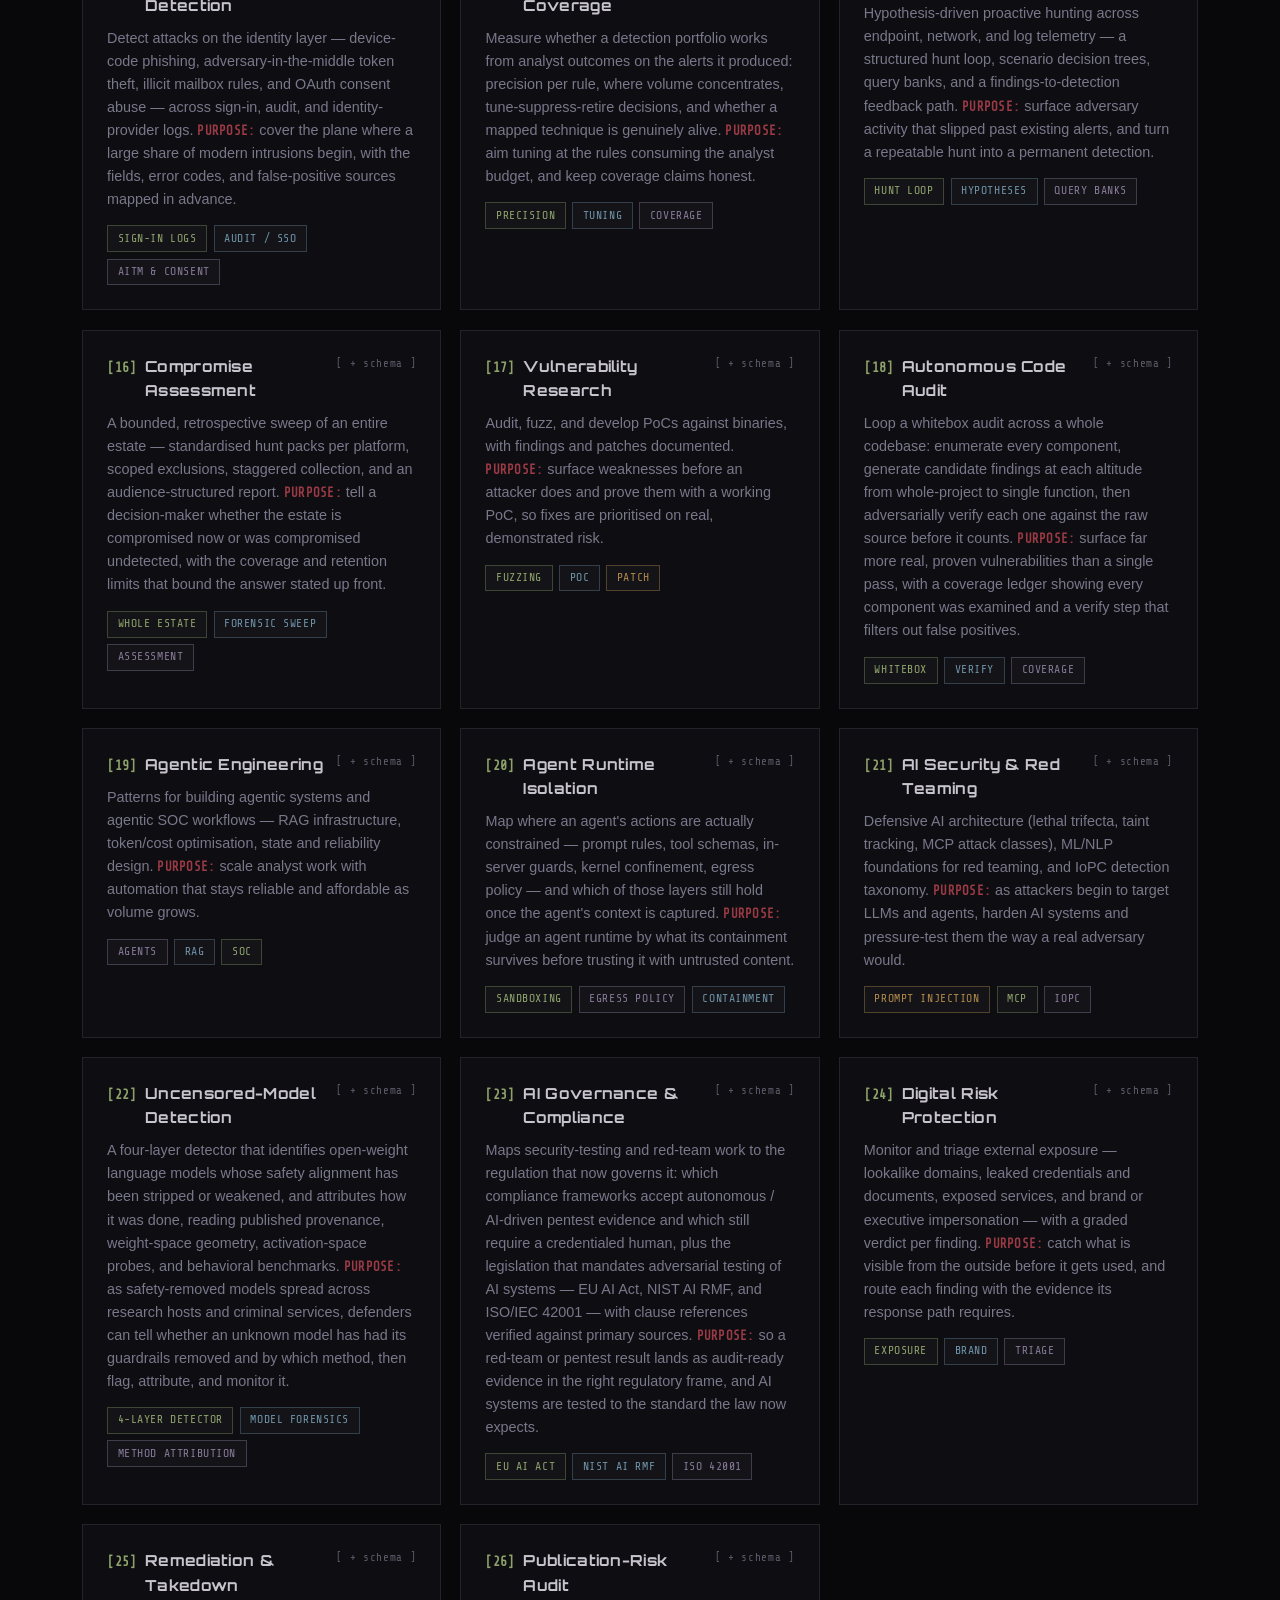
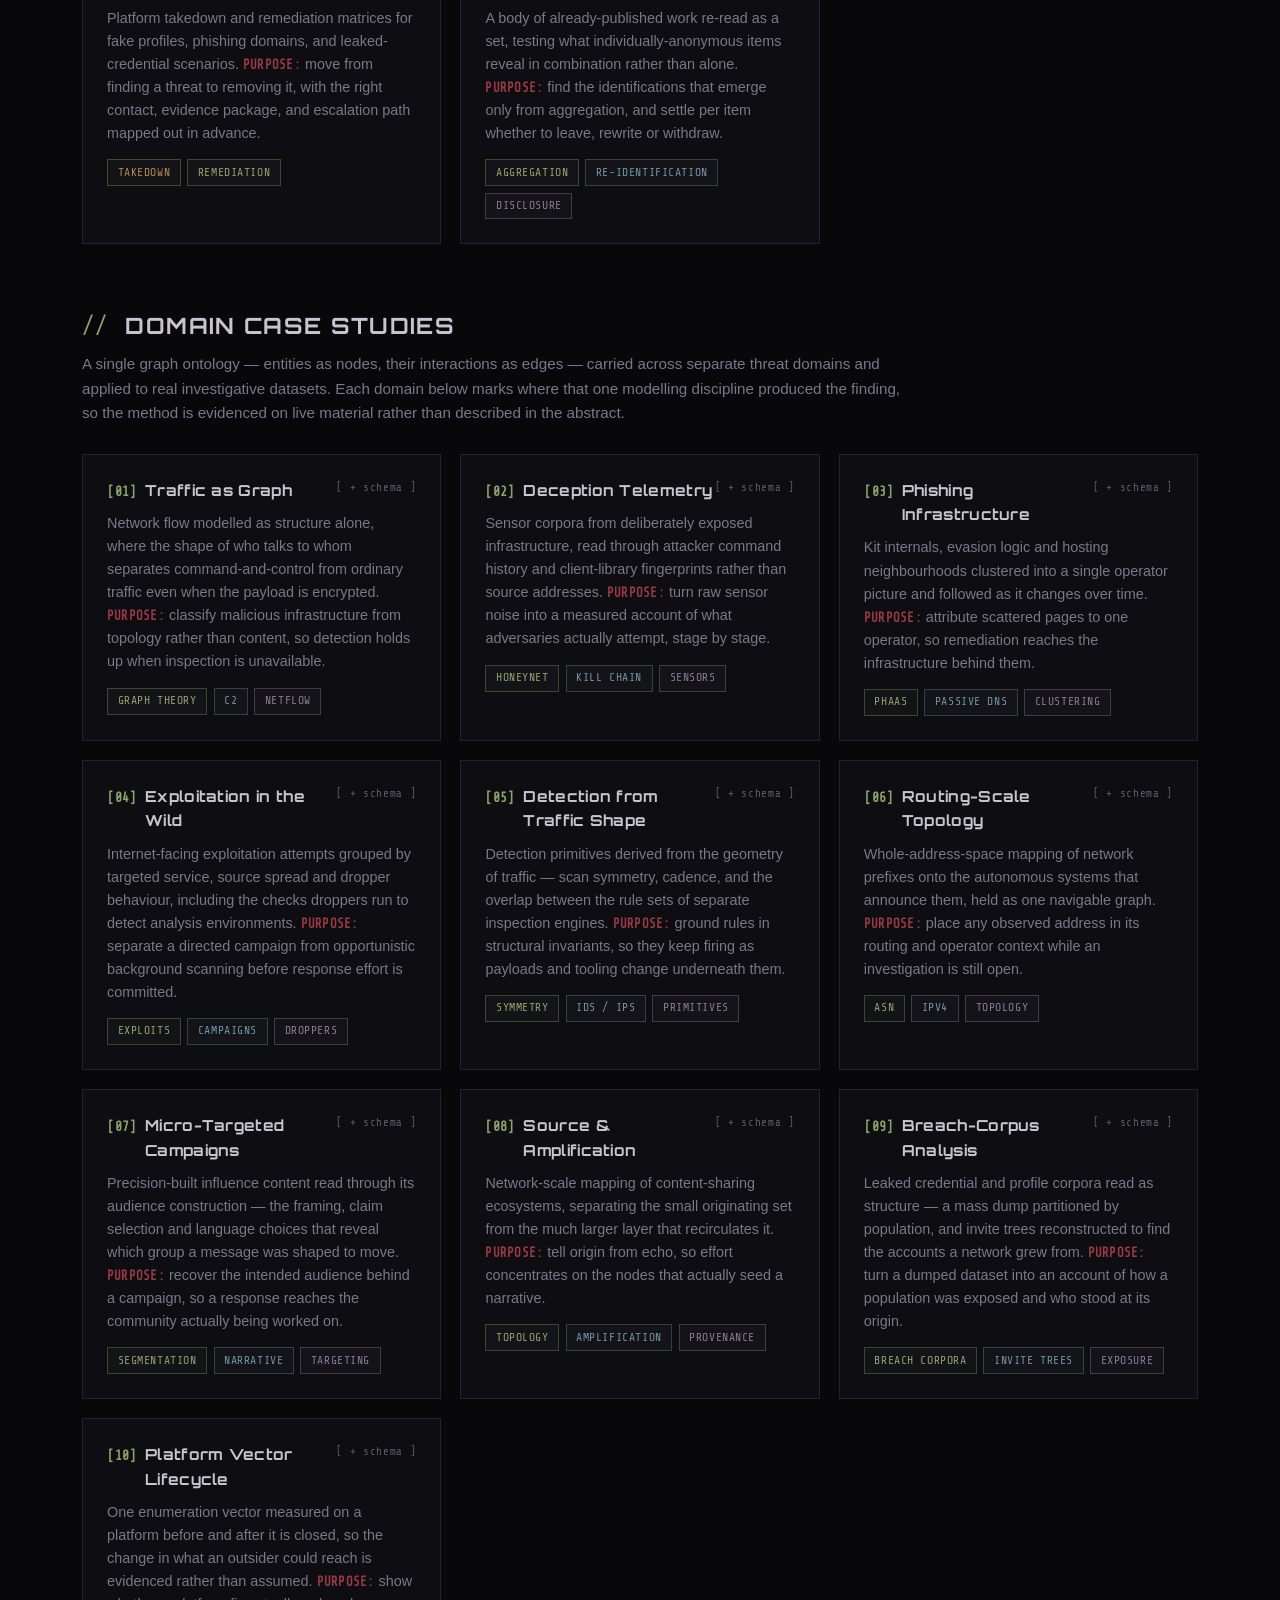
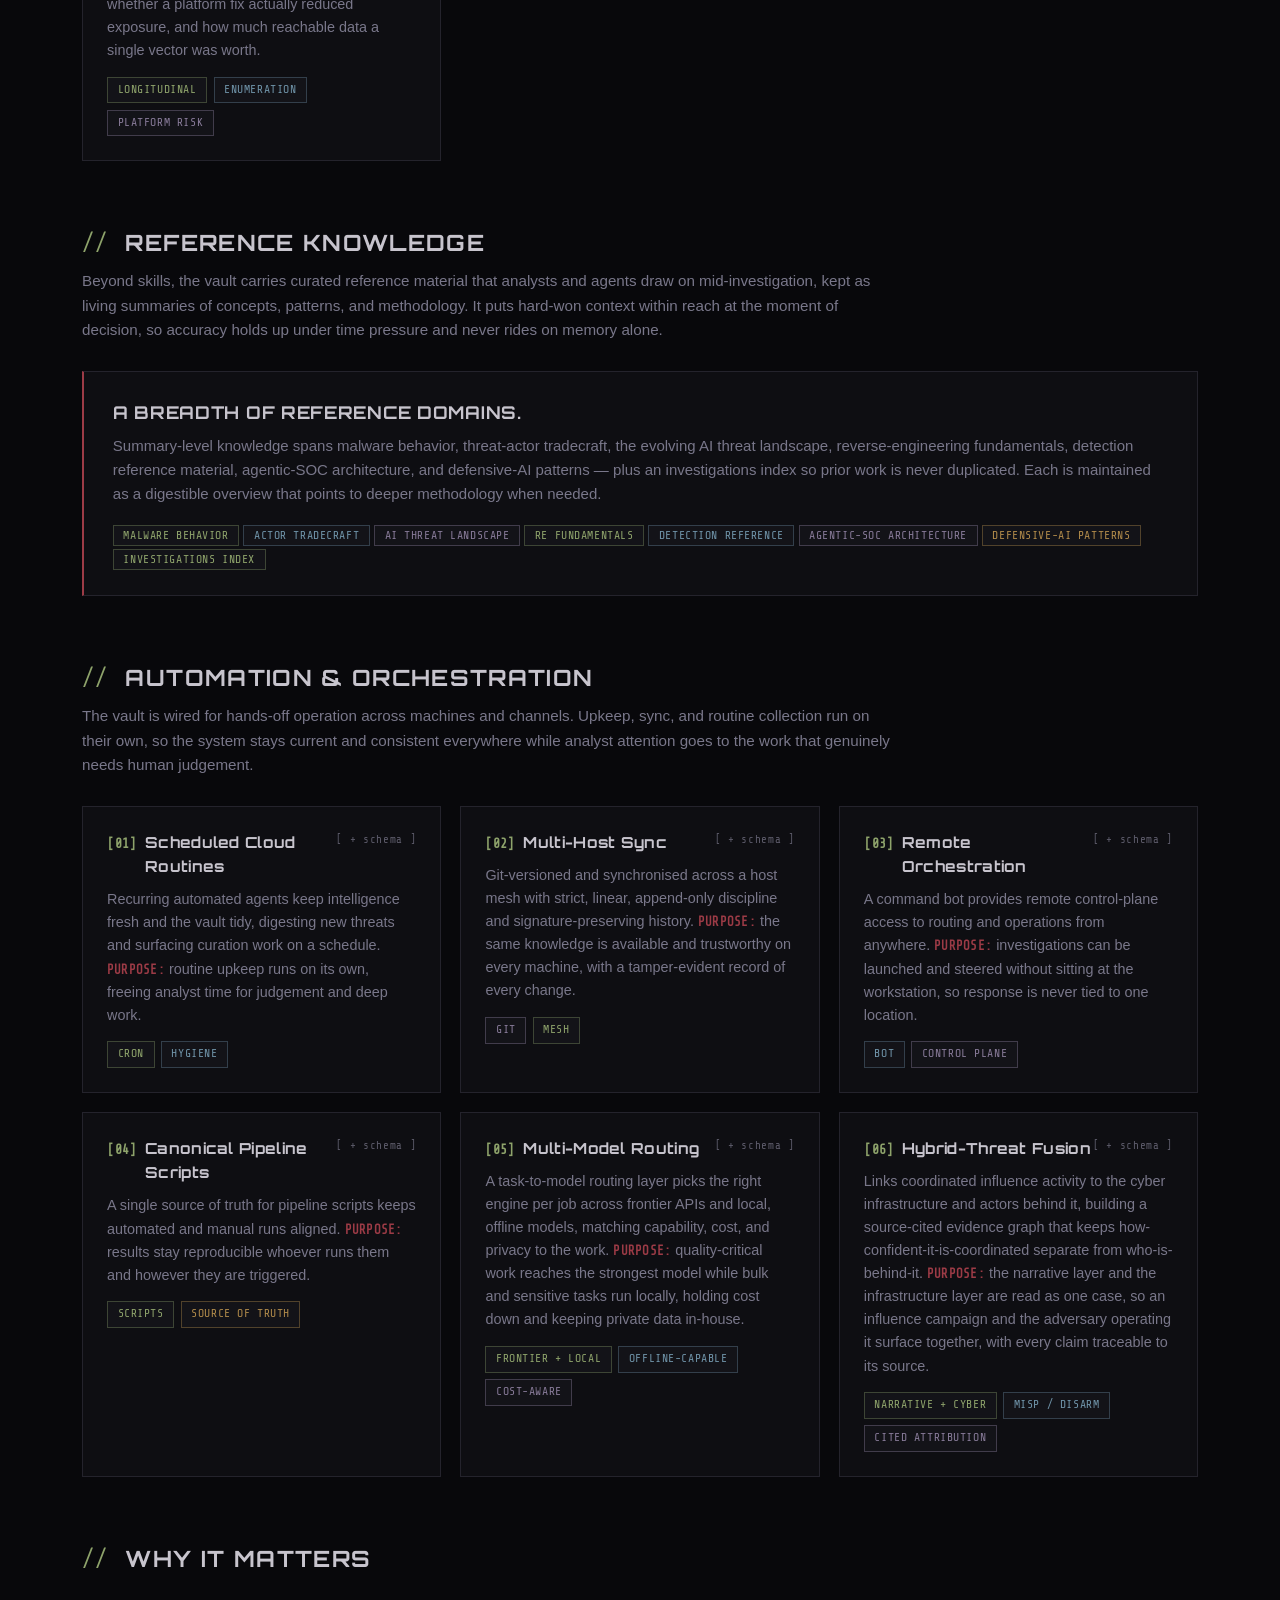
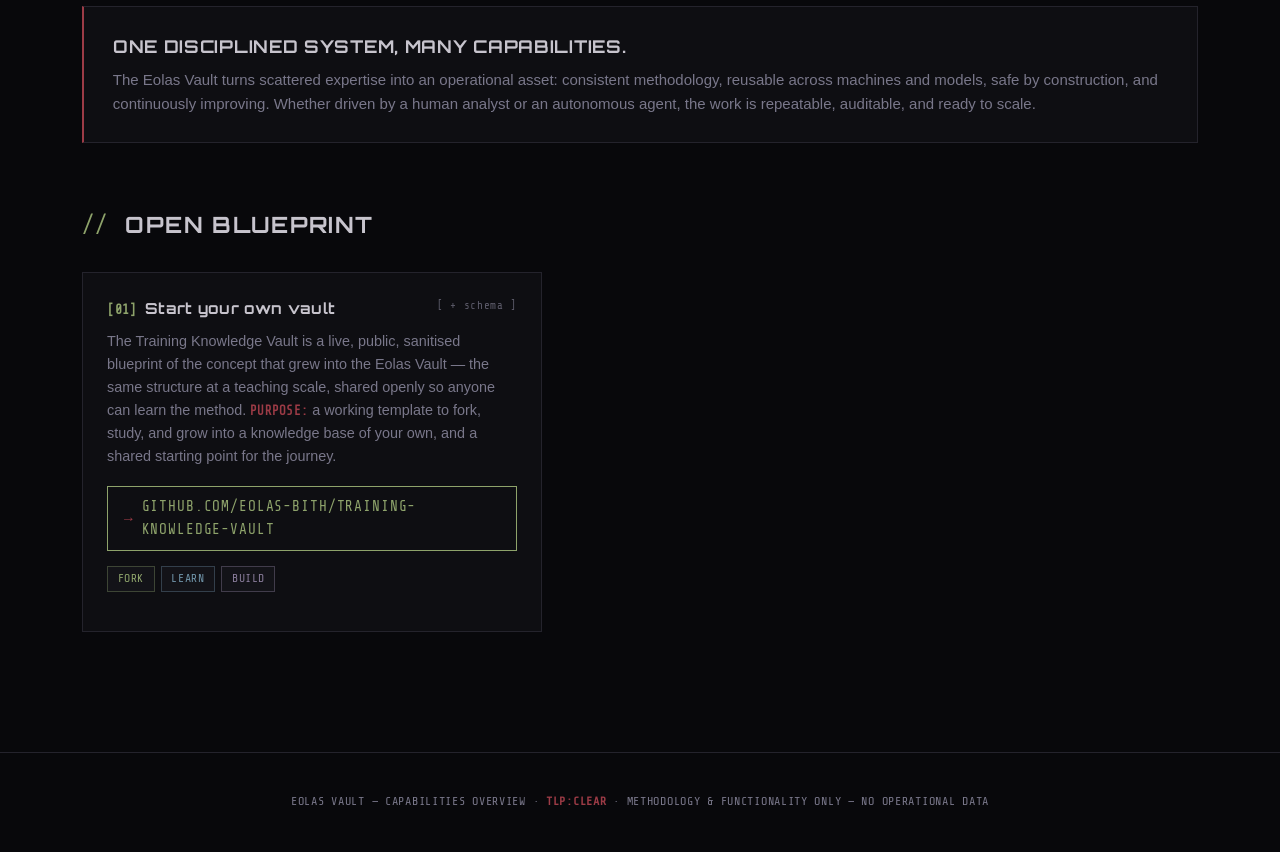
==== commit c4b42168: "feat(showcase): add Sanctions & Entity Resolution capability card Adds card [06] after OSINT & Inves" ====
--- a/index.html
+++ b/index.html
@@ -665,6 +665,31 @@
 +---------+---------+
           v
   [evidenced profile]</pre></div></div></div>
+
+      <div class="card flip" tabindex="0" role="button" aria-expanded="false"><div class="flip-inner"><div class="face front"><span class="icon"></span><h3>Sanctions &amp; Entity Resolution</h3><p>Resolve people and companies against sanctions, politically-exposed-person and company-registry records, using shared identifiers to settle identity where names are ambiguous or transliterated. <strong>Purpose:</strong> a name match stays a candidate until an identifier confirms it, so each claim cites the authority that issued it.</p><div class="tags"><span class="tag a">Entity Resolution</span><span class="tag b">Sanctions / PEP</span><span class="tag c">Ownership Graph</span></div></div><div class="face back"><div class="back-title">Sanctions &amp; Entity Resolution</div><pre class="schema">  [name / company]
+        |
+        v
++------------------+
+| structured match |
+| name . dob . id  |
++--------+---------+
+         v
++------------------+
+| disambiguate     |
+| tax id . reg no  |
++--------+---------+
+         v
++------------------+
+| provenance       |
+| which list, when |
++--------+---------+
+         v
++------------------+
+| ownership graph  |
+| owners . control |
++--------+---------+
+         v
+   [cited finding]</pre></div></div></div>
       <div class="card flip" tabindex="0" role="button" aria-expanded="false"><div class="flip-inner"><div class="face front"><span class="icon">🧠</span><h3>Behavioral Analysis</h3><p>Seven behavioral-analysis methods for profiling threat actors and influence operations: coordinated-behavior detection (CIB), psycholinguistics, forensic analysis, threat assessment, nudge, psychographic, and social. <strong>Purpose:</strong> explain who is behind a campaign, how they think, and how a narrative takes hold and spreads.</p><div class="tags"><span class="tag c">7 methods</span><span class="tag a">CIB</span></div></div><div class="face back"><div class="back-title">Behavioral Analysis</div><pre class="schema">   [campaign / actor data]
              |
              v
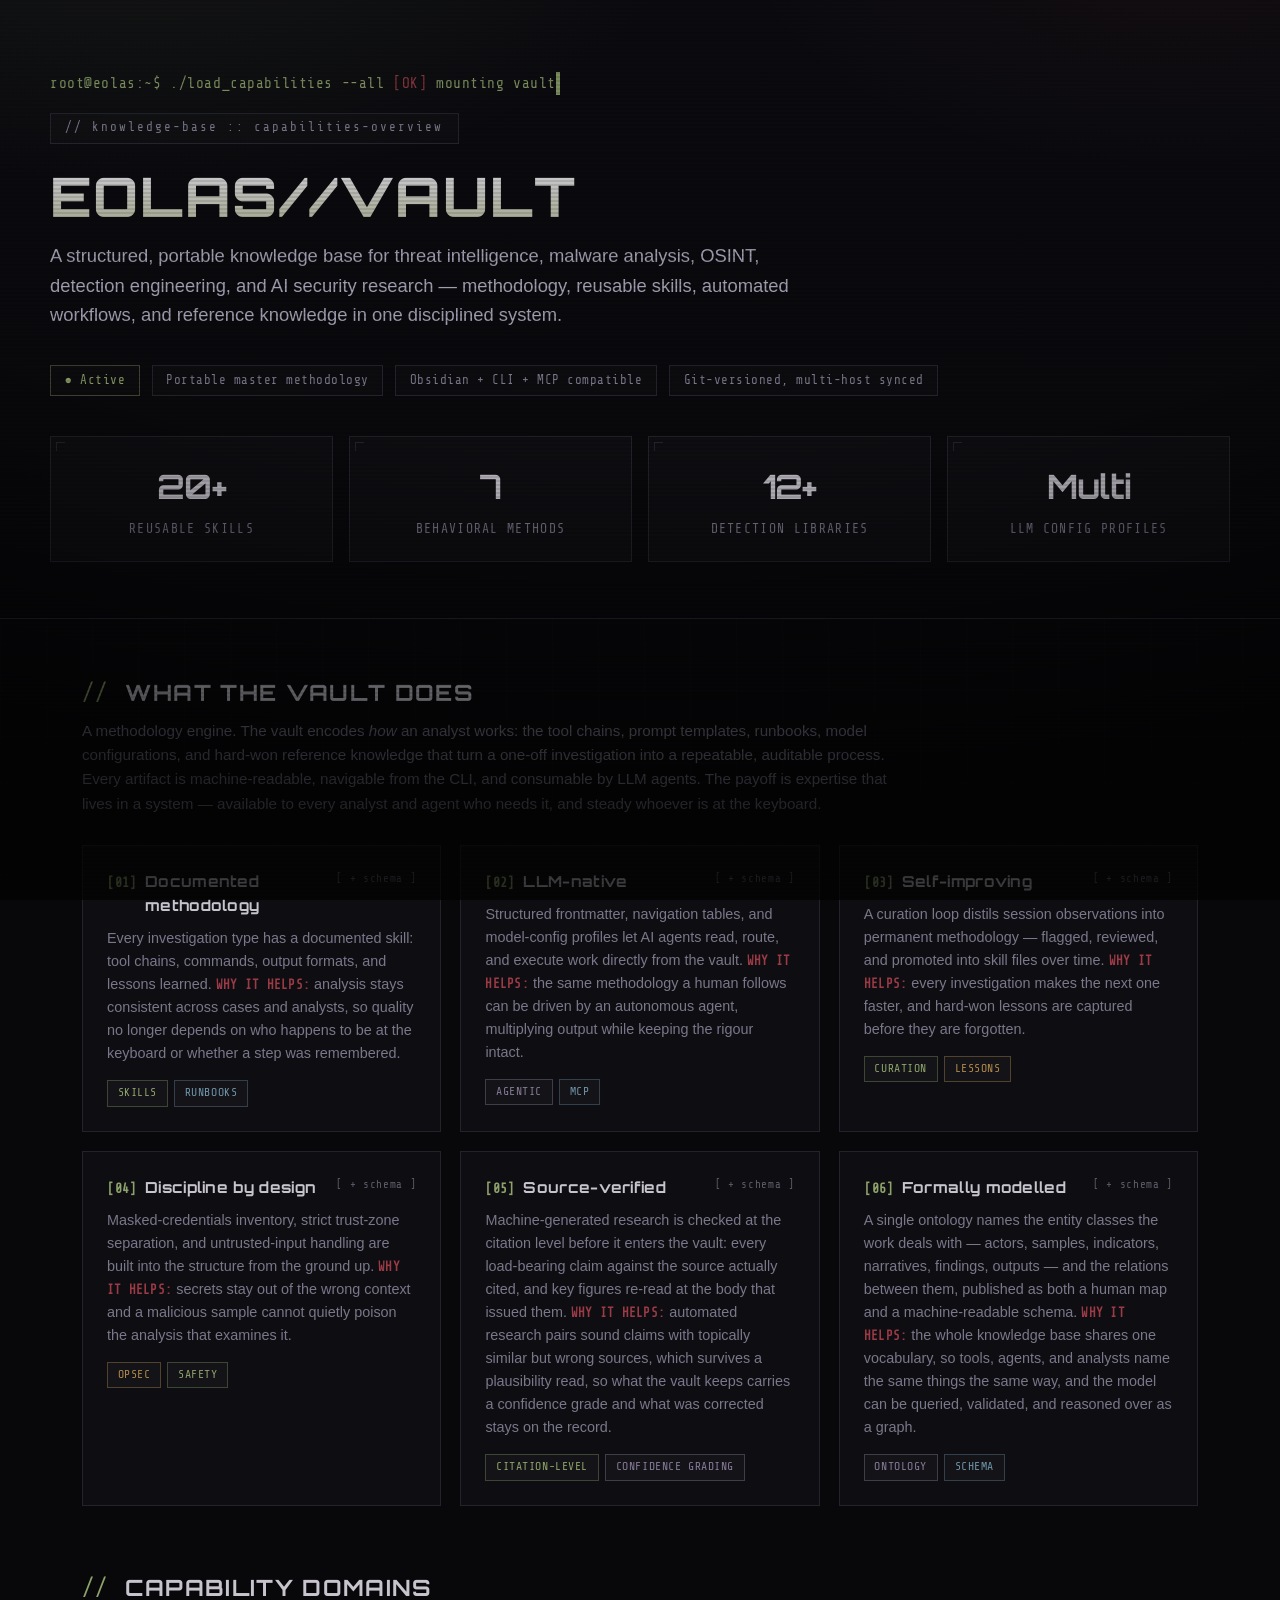
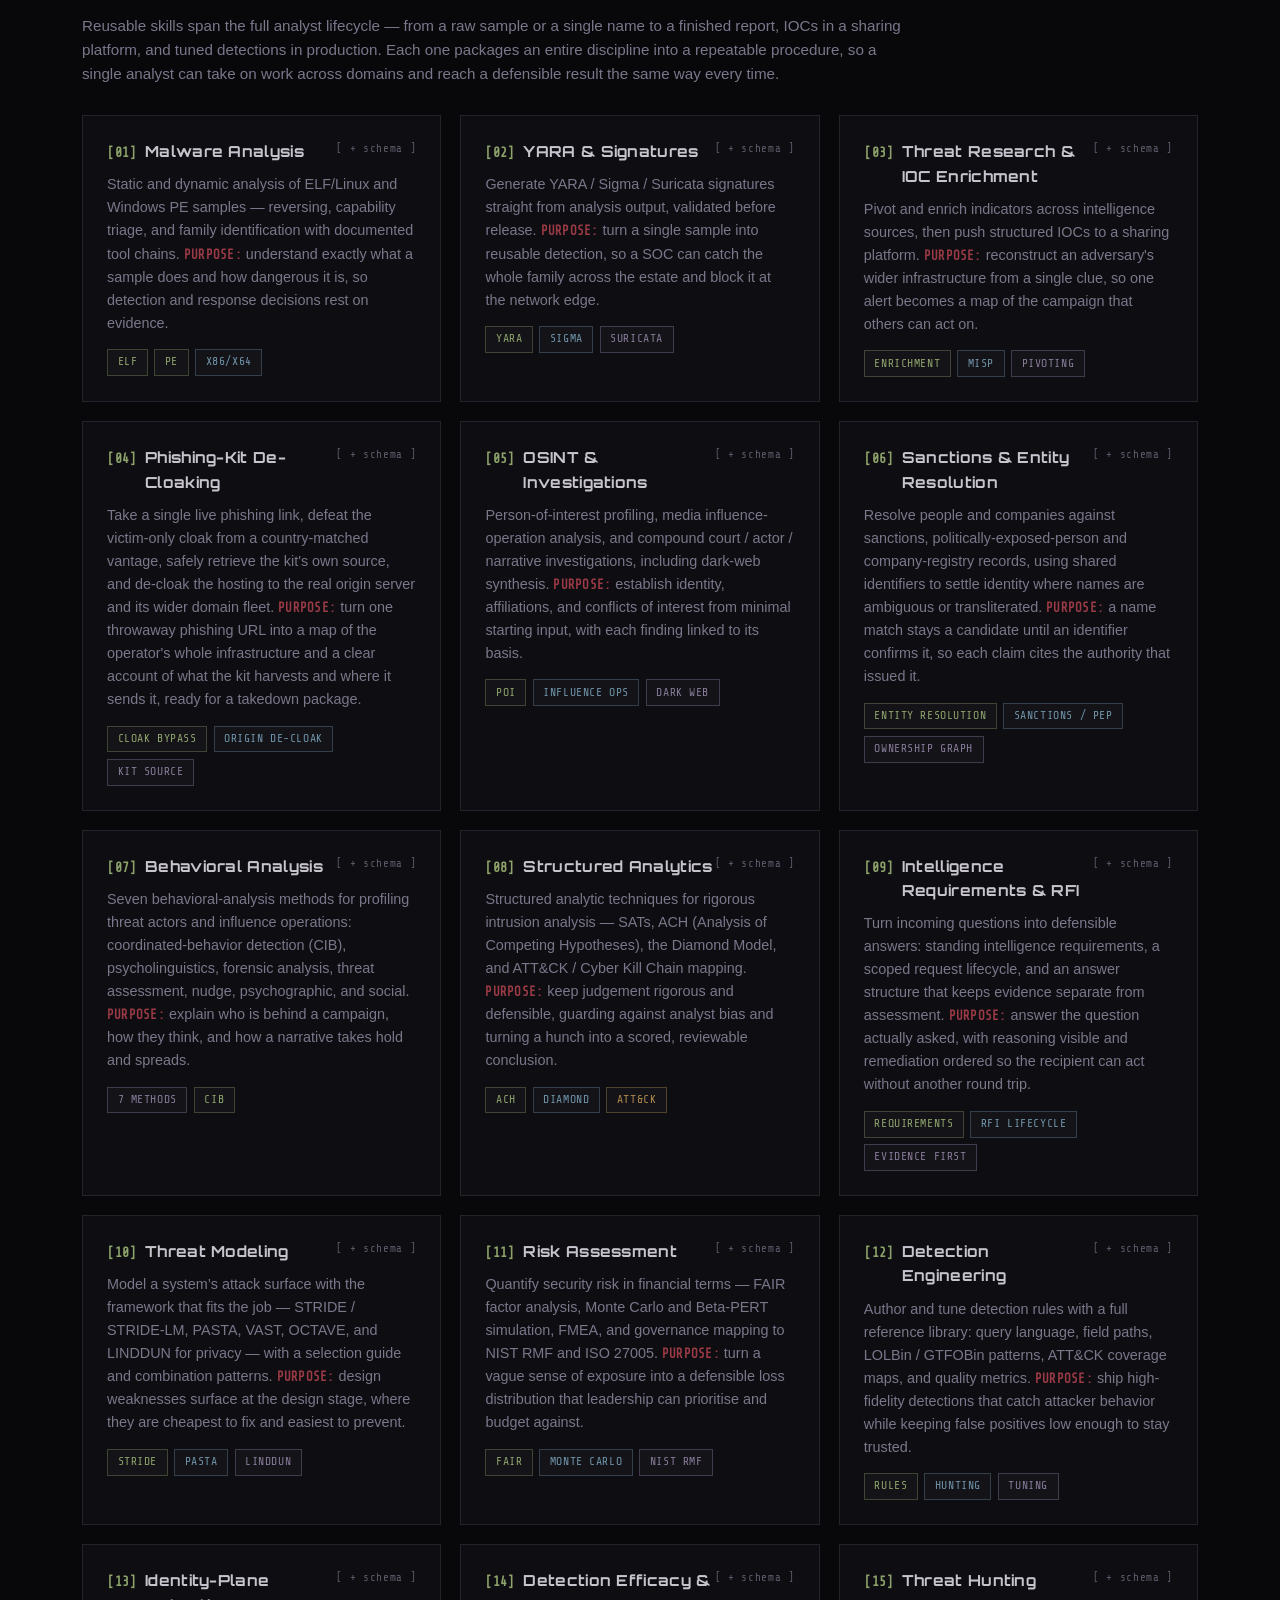
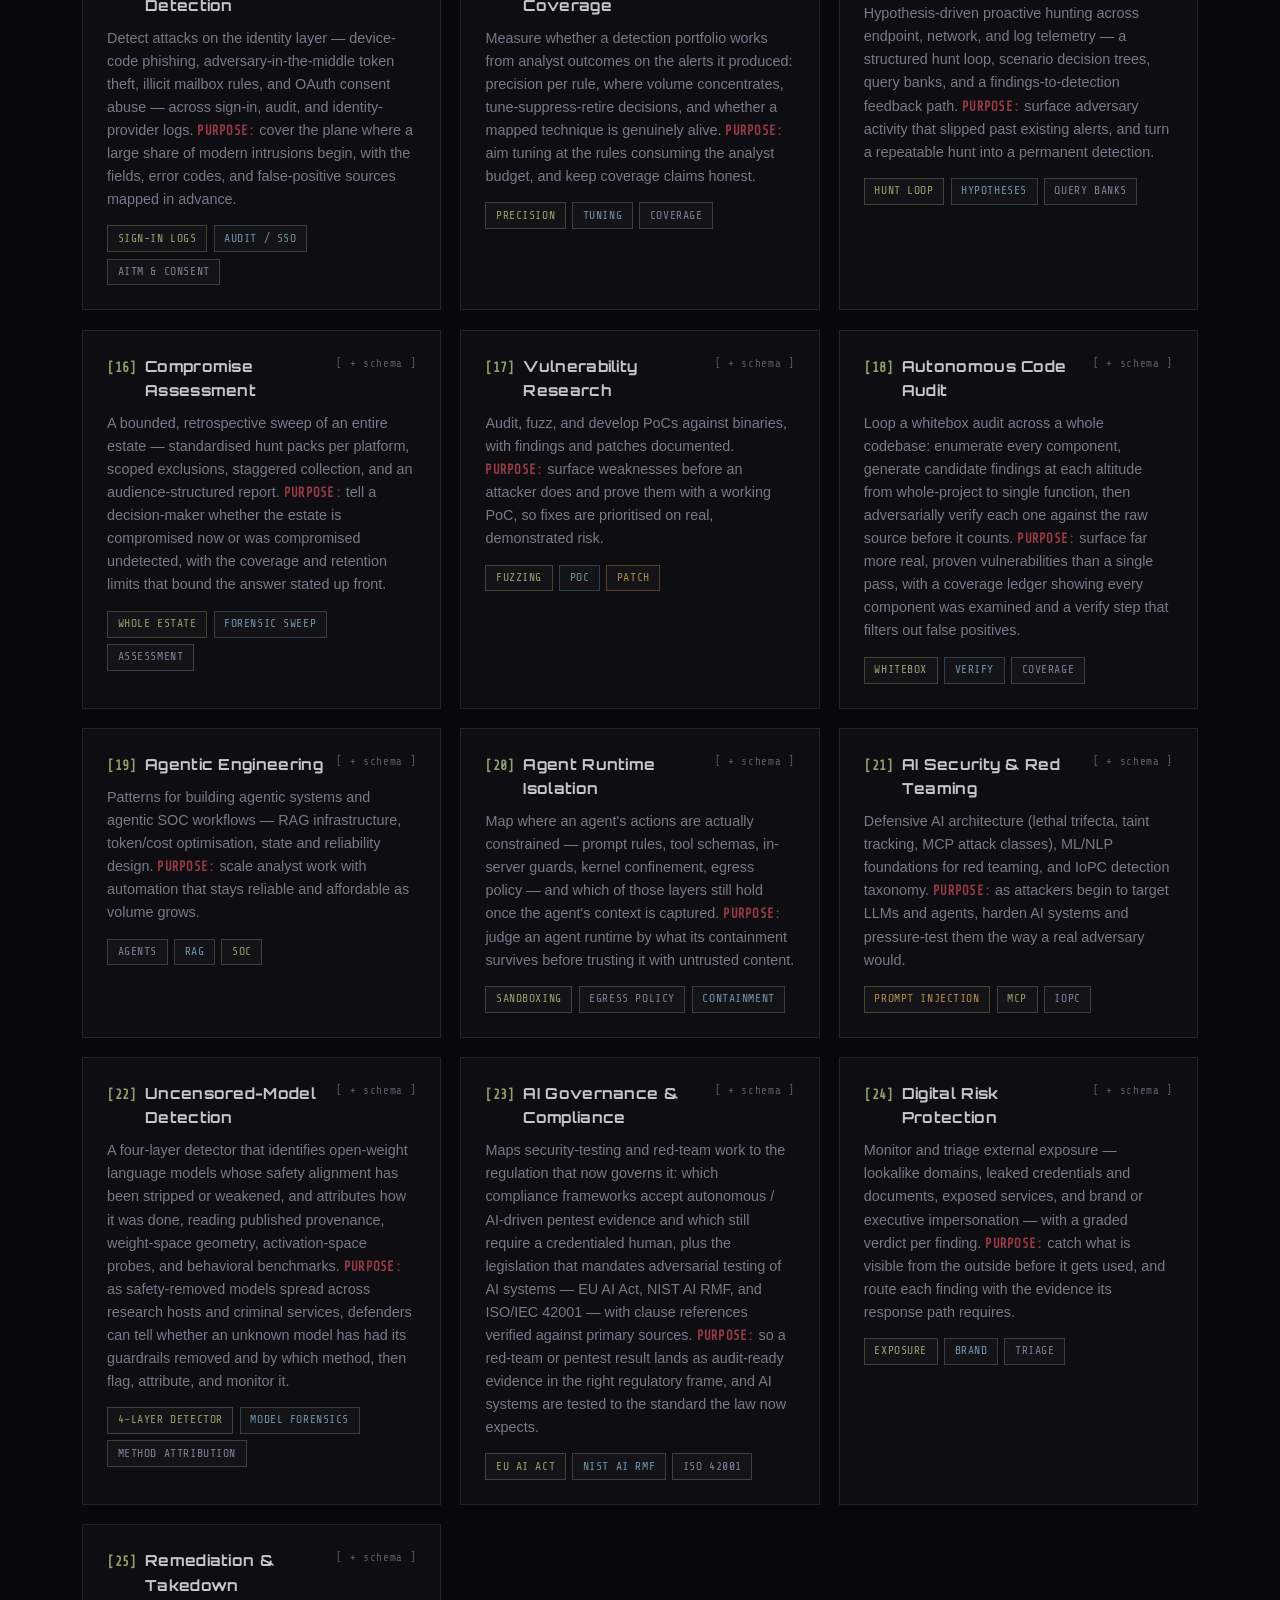
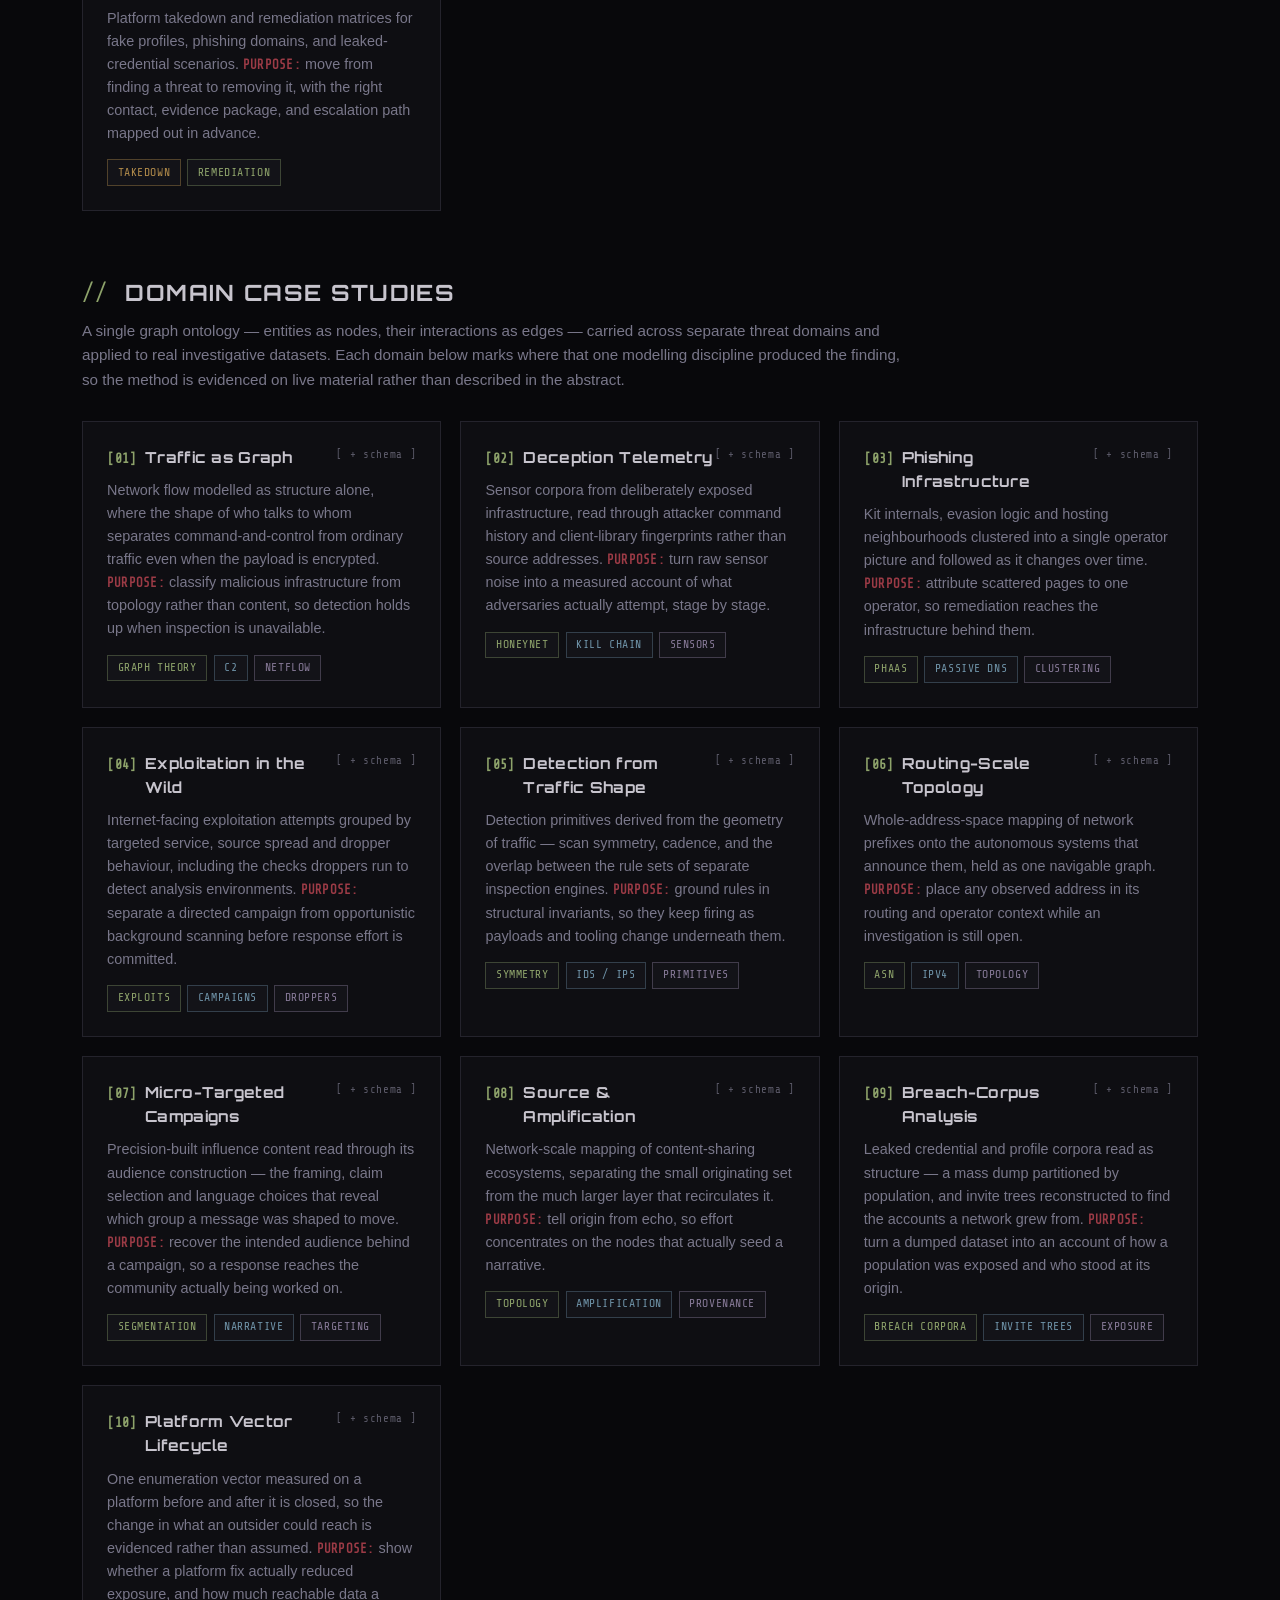
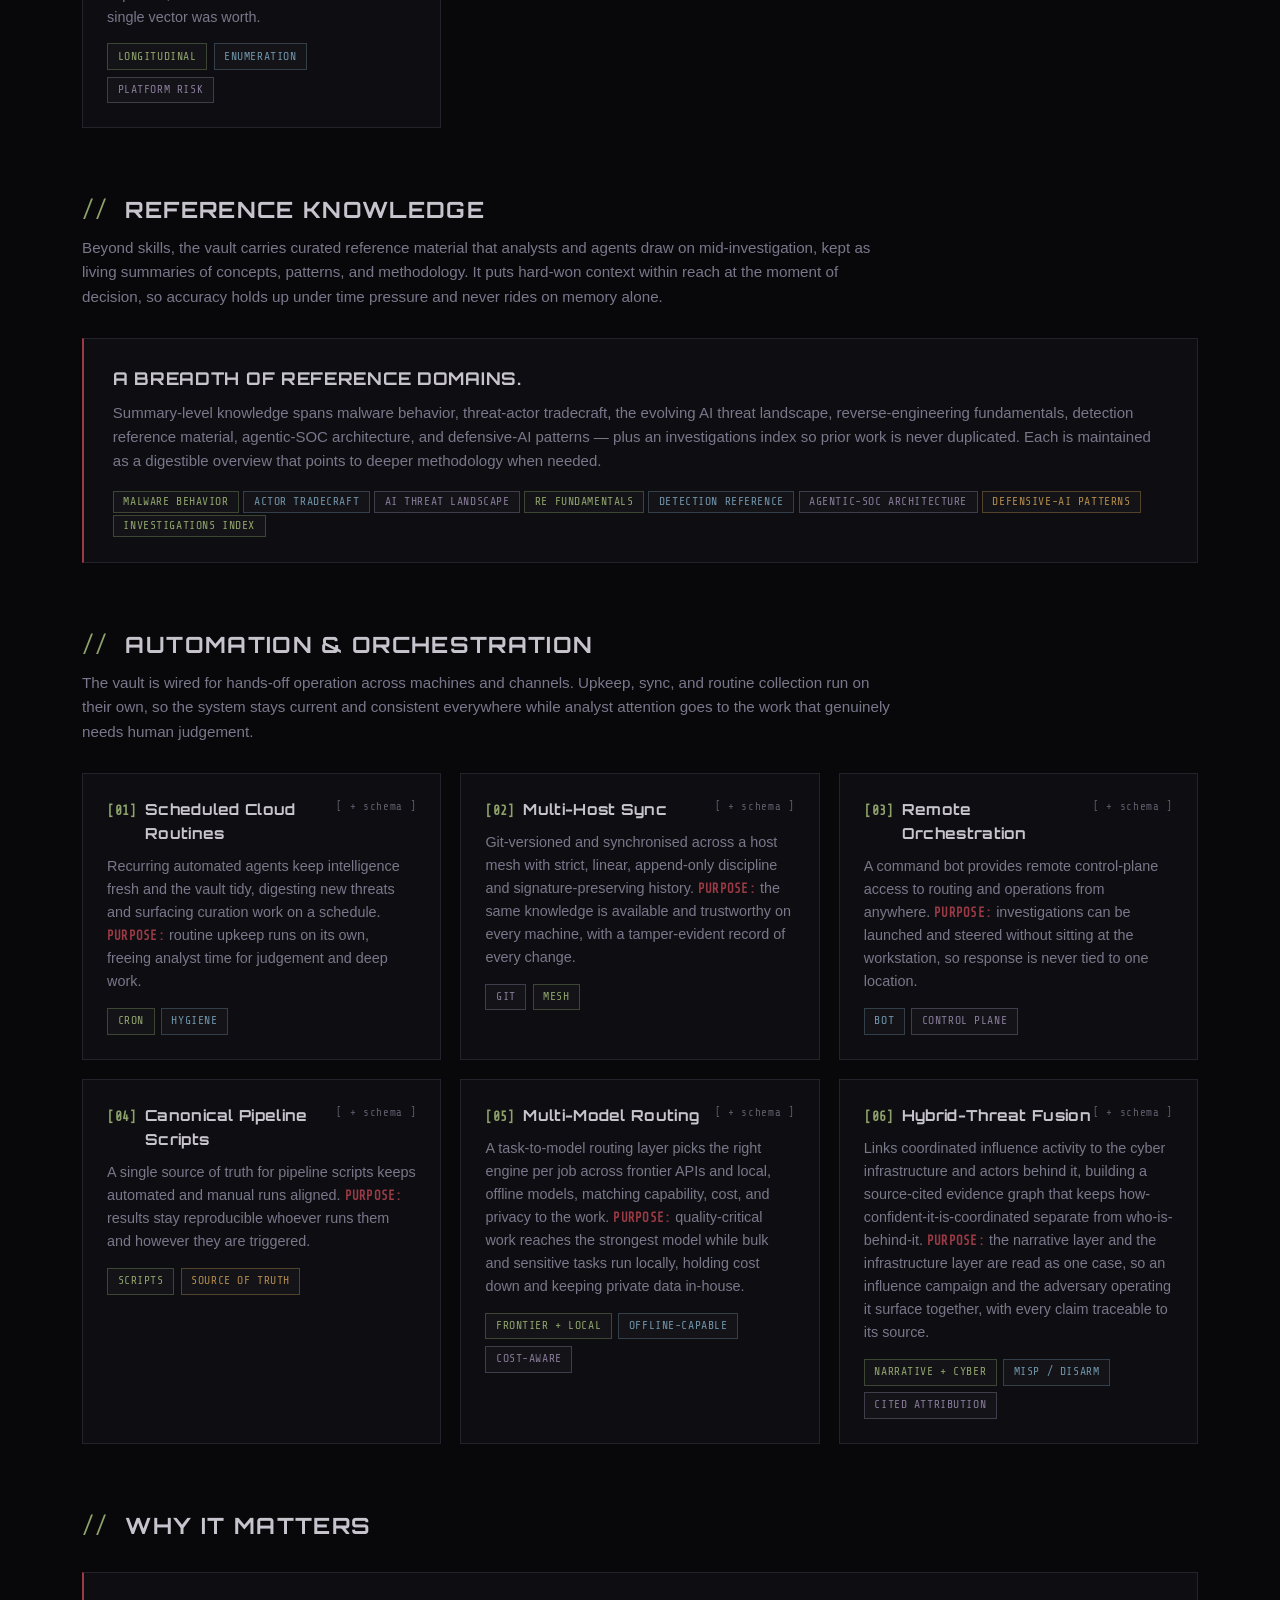
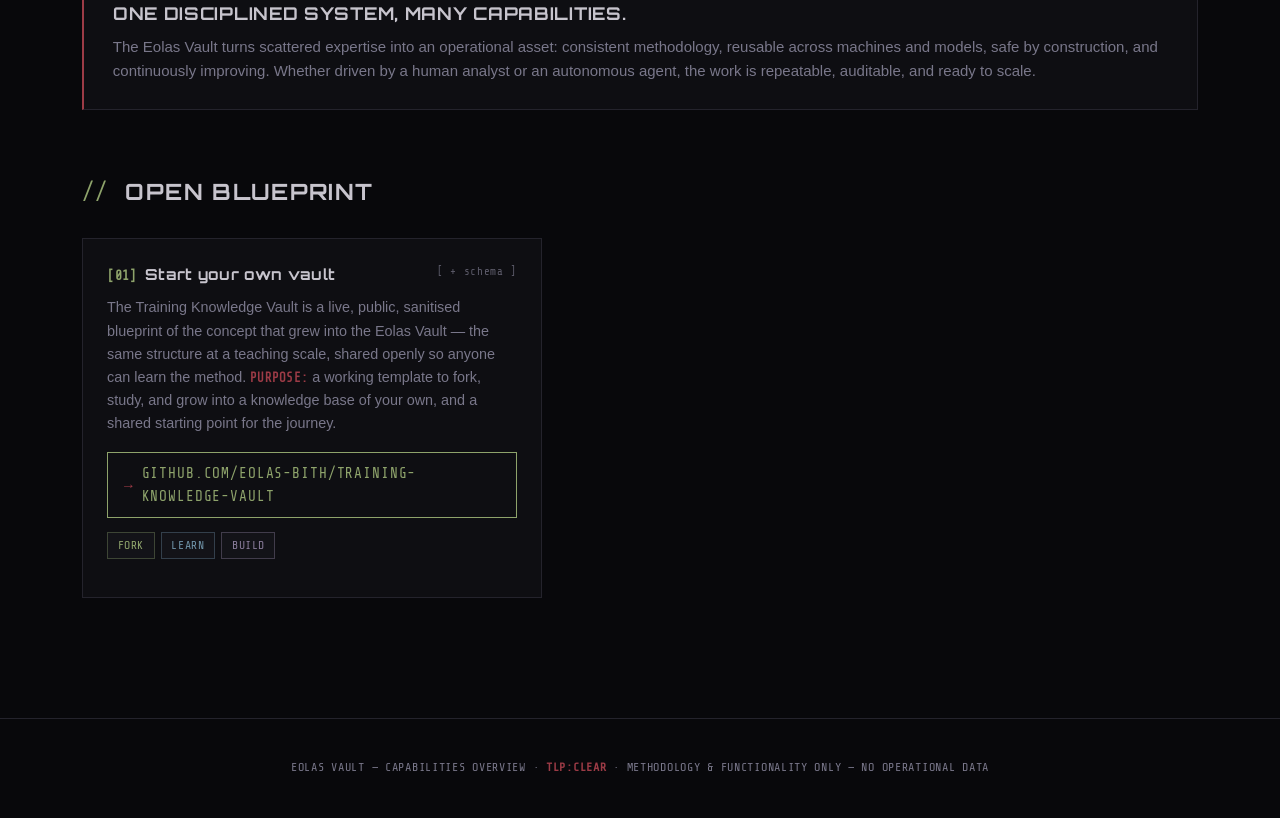
==== commit b1510ad6: "chore(showcase): remove Publication-Risk Audit card The capability is an internal practice — auditin" ====
--- a/index.html
+++ b/index.html
@@ -1105,30 +1105,7 @@
 | escalation path |
 +--------+--------+
          v
- [removal verified]</pre></div></div></div><div class="card flip" tabindex="0" role="button" aria-expanded="false"><div class="flip-inner"><div class="face front"><span class="icon"></span><h3>Publication-Risk Audit</h3><p>A body of already-published work re-read as a set, testing what individually-anonymous items reveal in combination rather than alone. <strong>Purpose:</strong> find the identifications that emerge only from aggregation, and settle per item whether to leave, rewrite or withdraw.</p><div class="tags"><span class="tag a">Aggregation</span><span class="tag b">Re-identification</span><span class="tag c">Disclosure</span></div></div><div class="face back"><div class="back-title">Publication-Risk Audit</div><pre class="schema"> [published corpus]
-    |
-    v
-+------------------+
-| PER-ITEM READ    |
-| full text, not   |
-| titles           |
-+--------+---------+
-         |
-         v
-+------------------+
-| CROSS-REFERENCE  |
-| item pairs that  |
-| identify         |
-+--------+---------+
-         |
-         v
-+------------------+
-| DISPOSITION      |
-| leave / rewrite  |
-| / withdraw       |
-+--------+---------+
-         v
-   verify propagation</pre></div></div></div>
+ [removal verified]</pre></div></div></div>
     </div>
   </section>
 
